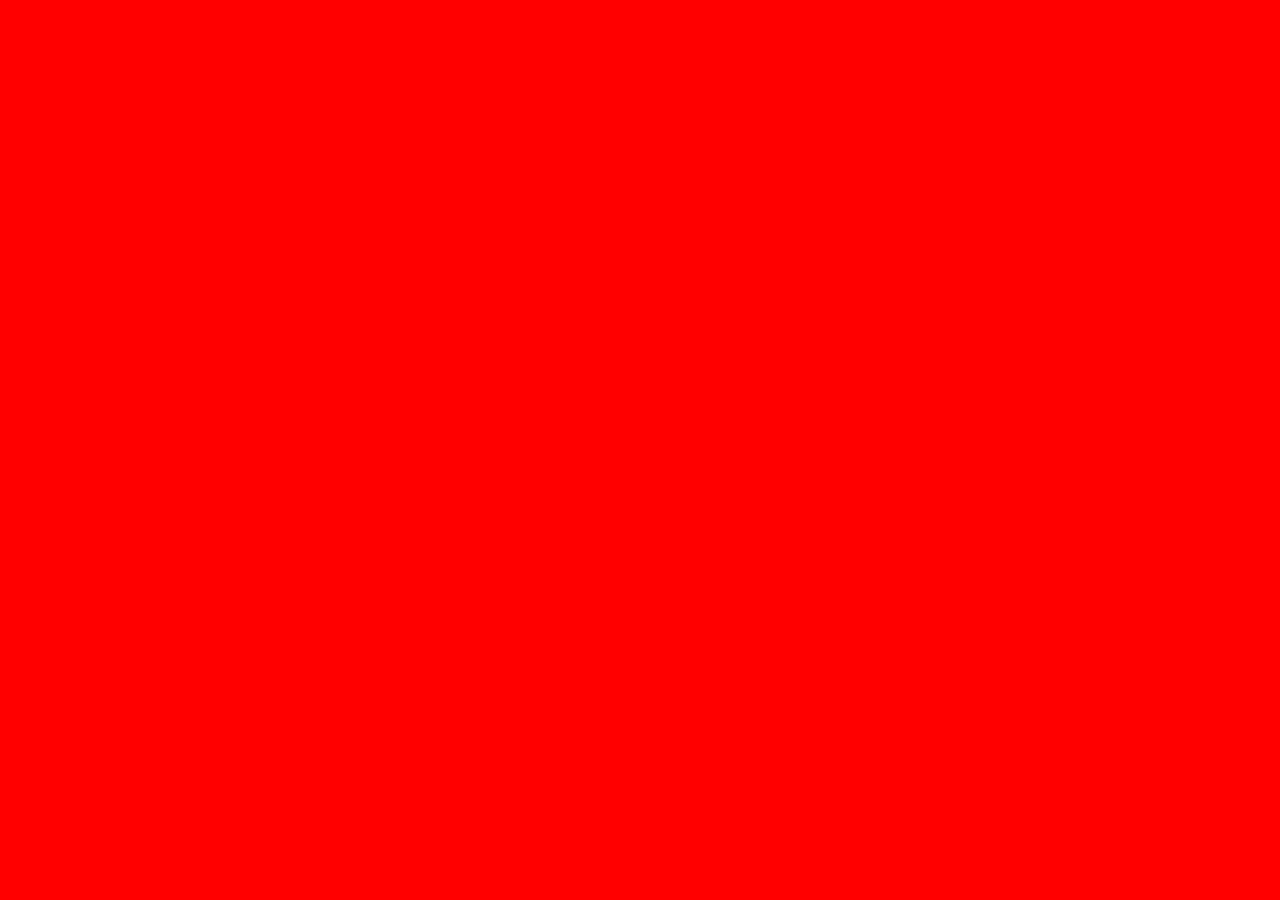
==== index.html @ 546d33a7 "asdf" ====
<!DOCTYPE html><html><head><meta charSet="utf-8"/><meta http-equiv="x-ua-compatible" content="ie=edge"/><meta name="viewport" content="width=device-width, initial-scale=1, shrink-to-fit=no"/><style data-href="/styles.449d012ab4b09ec1e97c.css">body{margin:0;background-color:red}</style><meta name="generator" content="Gatsby 2.17.6"/><style type="text/css" id="server-side-jss">.container-0-2-1 {
  width: 100vw;
  height: 100vh;
}</style><link as="script" rel="preload" href="/component---src-pages-index-js-bfd4afc7ae5688d64999.js"/><link as="script" rel="preload" href="/styles-56a54f7a801bac1807b5.js"/><link as="script" rel="preload" href="/app-e56b1ddf5dd1b5030b73.js"/><link as="script" rel="preload" href="/commons-f6783ede68f8c7ff9b6d.js"/><link as="script" rel="preload" href="/webpack-runtime-c9d059e309823edb88de.js"/><link as="fetch" rel="preload" href="/page-data/index/page-data.json" crossorigin="anonymous"/></head><body><noscript id="gatsby-noscript">This app works best with JavaScript enabled.</noscript><div id="___gatsby"><div style="outline:none" tabindex="-1" role="group" id="gatsby-focus-wrapper"><div class="container-0-2-1"></div></div></div><script id="gatsby-script-loader">/*<![CDATA[*/window.pagePath="/";/*]]>*/</script><script id="gatsby-chunk-mapping">/*<![CDATA[*/window.___chunkMapping={"app":["/app-e56b1ddf5dd1b5030b73.js"],"component---src-pages-index-js":["/component---src-pages-index-js-bfd4afc7ae5688d64999.js"]};/*]]>*/</script><script src="/webpack-runtime-c9d059e309823edb88de.js" async=""></script><script src="/commons-f6783ede68f8c7ff9b6d.js" async=""></script><script src="/app-e56b1ddf5dd1b5030b73.js" async=""></script><script src="/styles-56a54f7a801bac1807b5.js" async=""></script><script src="/component---src-pages-index-js-bfd4afc7ae5688d64999.js" async=""></script></body></html>
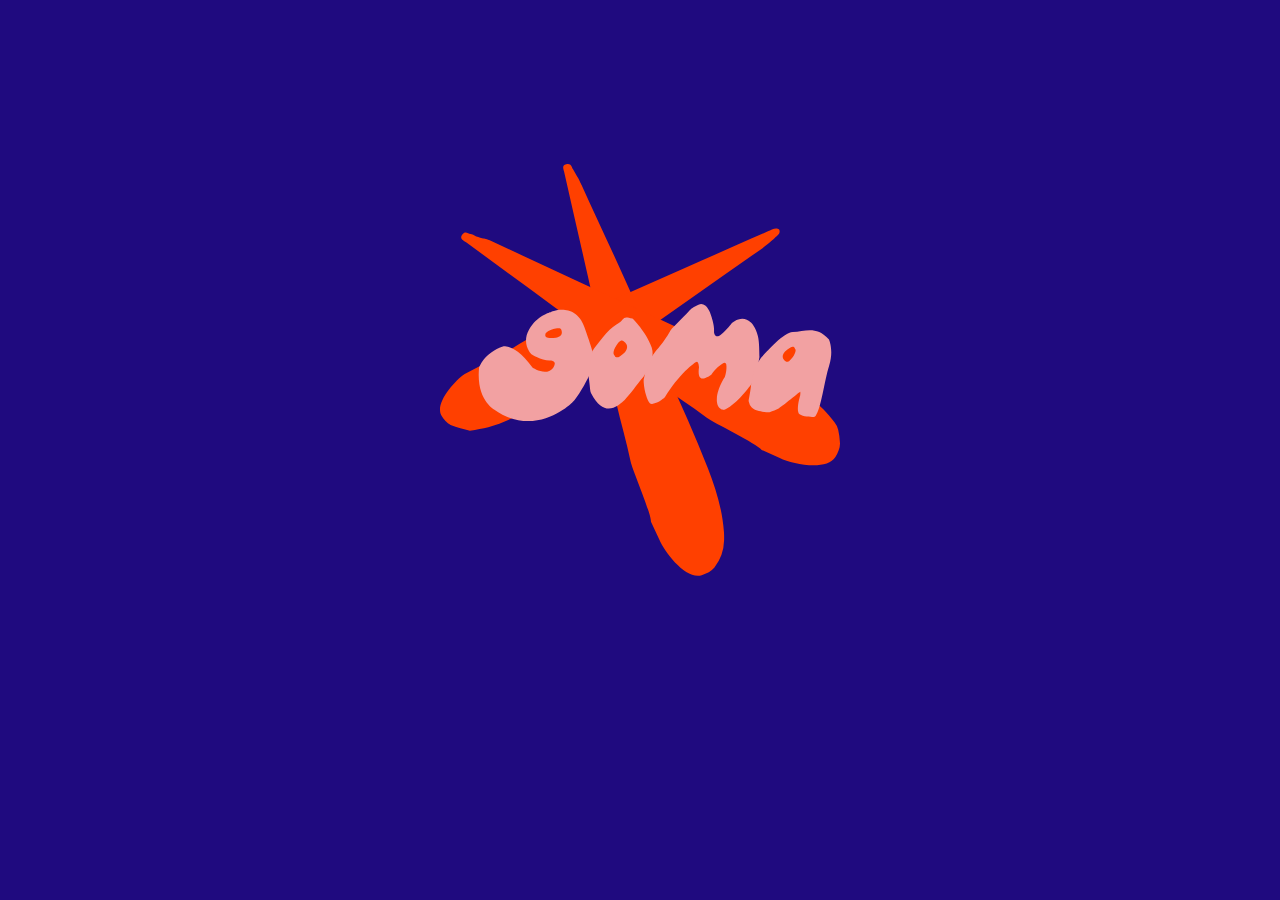
==== commit 506494ac: "f" ====
--- a/index.html
+++ b/index.html
@@ -1,4 +1,8 @@
-<!DOCTYPE html><html><head><meta charSet="utf-8"/><meta http-equiv="x-ua-compatible" content="ie=edge"/><meta name="viewport" content="width=device-width, initial-scale=1, shrink-to-fit=no"/><style data-href="/styles.449d012ab4b09ec1e97c.css">body{margin:0;background-color:red}</style><meta name="generator" content="Gatsby 2.17.6"/><style type="text/css" id="server-side-jss">.container-0-2-1 {
+<!DOCTYPE html><html><head><meta charSet="utf-8"/><meta http-equiv="x-ua-compatible" content="ie=edge"/><meta name="viewport" content="width=device-width, initial-scale=1, shrink-to-fit=no"/><style data-href="/styles.67e858c8c533dcf37776.css">body{margin:0;background-color:red;background-color:#1f0a7f;display:flex;justify-content:center;height:100vh}#Layer_1{width:60%;max-width:400px}.cls-1{fill:#ff4000}.cls-2{fill:#f2a1a2}</style><meta name="generator" content="Gatsby 2.17.6"/><style type="text/css" id="server-side-jss">.container-0-2-1 {
   width: 100vw;
-  height: 100vh;
-}</style><link as="script" rel="preload" href="/component---src-pages-index-js-bfd4afc7ae5688d64999.js"/><link as="script" rel="preload" href="/styles-56a54f7a801bac1807b5.js"/><link as="script" rel="preload" href="/app-e56b1ddf5dd1b5030b73.js"/><link as="script" rel="preload" href="/commons-f6783ede68f8c7ff9b6d.js"/><link as="script" rel="preload" href="/webpack-runtime-c9d059e309823edb88de.js"/><link as="fetch" rel="preload" href="/page-data/index/page-data.json" crossorigin="anonymous"/></head><body><noscript id="gatsby-noscript">This app works best with JavaScript enabled.</noscript><div id="___gatsby"><div style="outline:none" tabindex="-1" role="group" id="gatsby-focus-wrapper"><div class="container-0-2-1"></div></div></div><script id="gatsby-script-loader">/*<![CDATA[*/window.pagePath="/";/*]]>*/</script><script id="gatsby-chunk-mapping">/*<![CDATA[*/window.___chunkMapping={"app":["/app-e56b1ddf5dd1b5030b73.js"],"component---src-pages-index-js":["/component---src-pages-index-js-bfd4afc7ae5688d64999.js"]};/*]]>*/</script><script src="/webpack-runtime-c9d059e309823edb88de.js" async=""></script><script src="/commons-f6783ede68f8c7ff9b6d.js" async=""></script><script src="/app-e56b1ddf5dd1b5030b73.js" async=""></script><script src="/styles-56a54f7a801bac1807b5.js" async=""></script><script src="/component---src-pages-index-js-bfd4afc7ae5688d64999.js" async=""></script></body></html>+  height: 80vh;
+  margin: 10px;
+  display: flex;
+  align-items: center;
+  justify-content: center;
+}</style><link as="script" rel="preload" href="/component---src-pages-index-js-c48f0d127e0e9659825b.js"/><link as="script" rel="preload" href="/styles-56a54f7a801bac1807b5.js"/><link as="script" rel="preload" href="/app-e56b1ddf5dd1b5030b73.js"/><link as="script" rel="preload" href="/commons-f6783ede68f8c7ff9b6d.js"/><link as="script" rel="preload" href="/webpack-runtime-31e06934e1cf9246ddae.js"/><link as="fetch" rel="preload" href="/page-data/index/page-data.json" crossorigin="anonymous"/></head><body><noscript id="gatsby-noscript">This app works best with JavaScript enabled.</noscript><div id="___gatsby"><div style="outline:none" tabindex="-1" role="group" id="gatsby-focus-wrapper"><div class="container-0-2-1"><svg id="Layer_1" data-name="Layer 1" xmlns="http://www.w3.org/2000/svg" viewBox="0 0 870.97 896.66"><path class="cls-1" d="M481.46,817.72c12.95,30.2,59,88.33,92.47,77.66,10.2-3.26,21.58-8.83,27.65-16.76l0.31-.4a101.06,101.06,0,0,0,20.7-58.9c0.15-6.43.13-12.63-.33-18.81-3.52-47.55-17.56-93.4-34.75-137.58C560,592.26,528.15,523.11,497.43,453.59c-31.05-70.28-63-140.2-94.46-210.33C374.1,178.86,341.1,110.09,312.25,45.67,311.48,44,305.12,29.9,302.61,27l-8.93-15.42C290,5.7,289.76-2.07,278.8.51s-5.35,12.57-3.93,18.9c16.56,74.17,33.77,148.22,50.5,222.36,20.94,92.82,41.26,185.76,62.52,278.52,9.8,42.76,22.42,85,31.29,127.89,3.46,16.71,45.11,113.34,44.19,130.66" transform="translate(-4 0)"></path><polygon class="cls-1" points="739.76 405.75 776.6 375.44 809.86 397.93 774.81 438.69 739.76 433.19 739.76 405.75"></polygon><path class="cls-1" d="M57.82,457c-23.91,16.22-66,65.12-50.45,91.2,4.74,7.95,11.72,16.46,19.76,20.12,13.62,6.19,28.91,8.71,42,12.37C84,577.9,96.84,576.41,109.1,573c40.79-11.44,78.14-31.38,113.44-53.65,56.46-35.61,110.8-74.63,165.67-112.74C443.69,368.06,498.67,328.83,553.94,290q76.13-53.49,152.38-106.82c1.65-1.16,15.57-12.34,17.29-14,5.82-5.06.83-.24,9.82-8.64,4.45-4.16,13.26-9.08,9-17.78-6.45-6.39-17.93,1.09-23.19,3.4-61.56,27.11-116.92,51.42-178.42,78.67-77,34.1-154.23,67.71-231.11,102.07-35.44,15.84-69.9,33.93-105.64,49-13.92,5.88-90.39,58-105.65,60.3" transform="translate(-4 0)"></path><path class="cls-1" d="M743.76,640.18c29.69,14.37,102.88,28.14,121.23-2,5.59-9.19,10.55-20.9,9.92-30.91A160.26,160.26,0,0,0,871,578.9a40,40,0,0,0-8-16.62c-8.32-10.24-15.5-19.59-23.82-27.85-34-33.73-74.8-59.25-116.91-81.44-67.35-35.48-137-66.92-206.09-99.41-69.81-32.84-140.07-64.82-210.07-97.29q-96.44-44.73-192.77-89.66c-2.09-1-13.91-5-15.54-4.15-24.32-6.84-13.52-5.8-27.05-9.9-6.69-2-12-7.77-18.58,1.4s4.22,13.05,9.46,16.92C123,216.25,184.8,261.06,246.29,306.26c77,56.59,153.56,113.68,230.74,170,35.58,26,72.94,49.68,107.9,76.37,13.62,10.4,108.81,56.24,119.51,70" transform="translate(-4 0)"></path><path class="cls-2" d="M333.22,448.44c-0.71,2.24-3.54,9.76-4.49,11.91-6.59,14.81-24.65,47.45-36.78,58.88,0,0-78.36,79-168.66,16.4,0,0-41.11-20.88-34.27-91.4,0,0,9.74-33.09,53.46-47.31,0,0,27.19-3.48,62.83,46.29,0,0,30.06,20.45,44.88.75,0,0,12.18-15.82-7.33-16.33s-39.72-13.55-39.72-13.55S180.28,391.42,198,360.2s46.87-37.62,46.87-37.62,53.4-23.9,73.85,33.22c10.46,29.23,15.15,44.4,17.25,52.11,0.67,2.46,1.15,11.24,1.46,15.43,0.08,1.07.42,10.44-.91,14.73Zm-64.11-83.9c-0.45-2.3-1.2-6.07-4.47-6.86-3.85-.94-10.19.62-13.83,1.58-8.37,2.21-14.84,6.43-16.63,9.17-1,1.73-.88,5.78-0.88,5.78s0.63,4.45,8.46,4.62a77,77,0,0,0,14.58-.68C265,376.67,270.52,371.76,269.11,364.54Z" transform="translate(-4 0)"></path><path class="cls-2" d="M684.24,476.09c-10.13,14.06-38.75,51.38-62.68,59.4,0,0-16.22-.93-14.72-24.7s17.39-47.14,17.39-47.14,5.25-15.75,3-27.66a3.81,3.81,0,0,0-5.73-2.6c-6.5,4-19,12.8-26.85,25.56,0,0-16.06,11.94-23,7.23s-3.59-23.38-3.59-23.38-0.94-12.45-4.66-12.45S522.7,458.91,493.55,508c0,0-12.4,12.55-27.64,14.49A6.74,6.74,0,0,1,459.1,519c-3.45-6.49-9.91-21.26-11.54-43.26l-0.15-6,3.71-16.65L462.53,423l10.53-14.71c7.65-8.76,20.65-25.13,29.63-40.37,0.48-.82,2.94-5.47,3.57-6.19,5.43-6.25,31.37-32.14,37.1-38.27,6.12-6.55,6.76-9.27,23.44-17,17.17-7.91,26.31,20,26.31,20s9.72,24.82,7.65,40.22c0,0,2.16,15.06,14.62,5.24s24.31-25.82,24.31-25.82,22.66-20.93,42.06-.27c0,0,9.37,9,14.41,28.61,3.37,13.1,2.91,35.79,3.42,45.54l-3.88,22.15Z" transform="translate(-4 0)"></path><path class="cls-2" d="M693.4,436.17c0.75-.7,10-15,11-15.88,14.71-14.22,46.57-52.58,67.7-54.24C800.29,363.83,823.8,351.91,851,382c0,0,11,23.39.29,57.24-10.22,32.18-17,92.19-29.48,109.38a5.75,5.75,0,0,1-4.69,2.33c-6.46,0-22.76-.68-30.1-5.86-9.27-6.54,1.25-41.14,1.25-41.14s1-8.21-.09-8-37.93,31-45.92,35.66S721,540.47,721,540.47s-28.26.51-38.7-10.68a29.68,29.68,0,0,1-6.05-12.9,8.69,8.69,0,0,1,0-3.58c1-5.06,4-20.39,5-31.58,0.13-1.48,3.44-20.12,3.49-21.42Zm60.29-9c1.73,1.72,4.6,4.54,7.6,3.44,3.54-1.29,7.5-6.09,9.74-8.9,5.14-6.46,7.58-13.61,7.32-16.94-0.3-2-2.82-5.43-2.82-5.43s-3.18-3.47-9.34.65a65.84,65.84,0,0,0-10.86,8.54C749.56,414.46,748.24,421.71,753.69,427.12Z" transform="translate(-4 0)"></path><path class="cls-2" d="M454,452.22c-0.4.86-7.19,11.51-7.81,12.23-2.3,2.69-5.59,6.29-6.83,7.91-10.22,13.43-29.23,38-36.44,44.28C393,525.27,361.35,555.26,333,499a18.31,18.31,0,0,1-1.89-6.54c-0.63-6.77-2.21-22.57-4.26-33.5l8.74-51.23c10-14.22,34.7-47.85,51.74-57.6,21.8-12.48,11.11-20.45,35.78-13.47,0,0,30.16,29,41.85,62.73a45.63,45.63,0,0,1-1,29.5Zm-46.82-63.3c-2-2.07-5.3-5.45-8.5-4.4-3.77,1.24-7.78,6.43-10,9.47-5.18,7-7.37,15-6.87,18.75,0.46,2.3,3.42,6.35,3.42,6.35s3.69,4.14,10.12-.14a60.78,60.78,0,0,0,11.27-9C412.45,403.55,413.42,395.42,407.13,388.92Z" transform="translate(-4 0)"></path></svg></div></div></div><script id="gatsby-script-loader">/*<![CDATA[*/window.pagePath="/";/*]]>*/</script><script id="gatsby-chunk-mapping">/*<![CDATA[*/window.___chunkMapping={"app":["/app-e56b1ddf5dd1b5030b73.js"],"component---src-pages-index-js":["/component---src-pages-index-js-c48f0d127e0e9659825b.js"]};/*]]>*/</script><script src="/webpack-runtime-31e06934e1cf9246ddae.js" async=""></script><script src="/commons-f6783ede68f8c7ff9b6d.js" async=""></script><script src="/app-e56b1ddf5dd1b5030b73.js" async=""></script><script src="/styles-56a54f7a801bac1807b5.js" async=""></script><script src="/component---src-pages-index-js-c48f0d127e0e9659825b.js" async=""></script></body></html>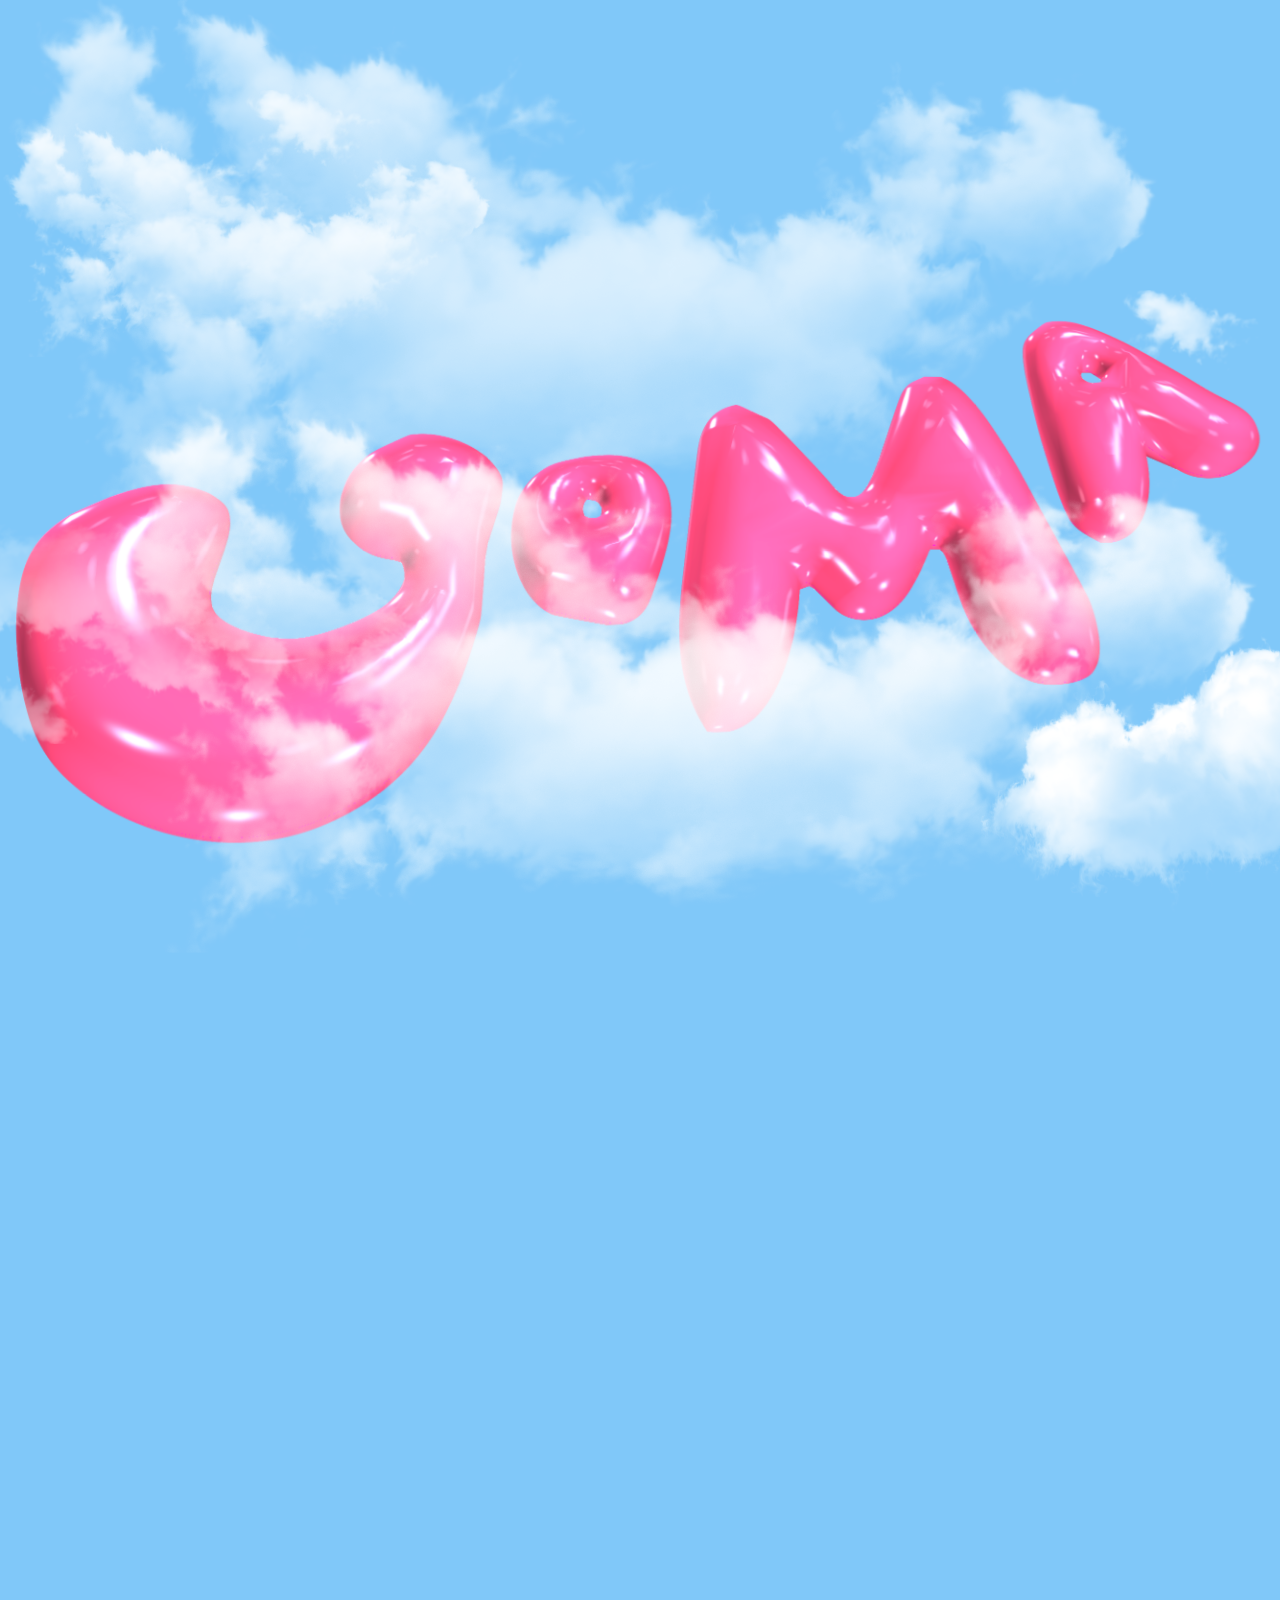
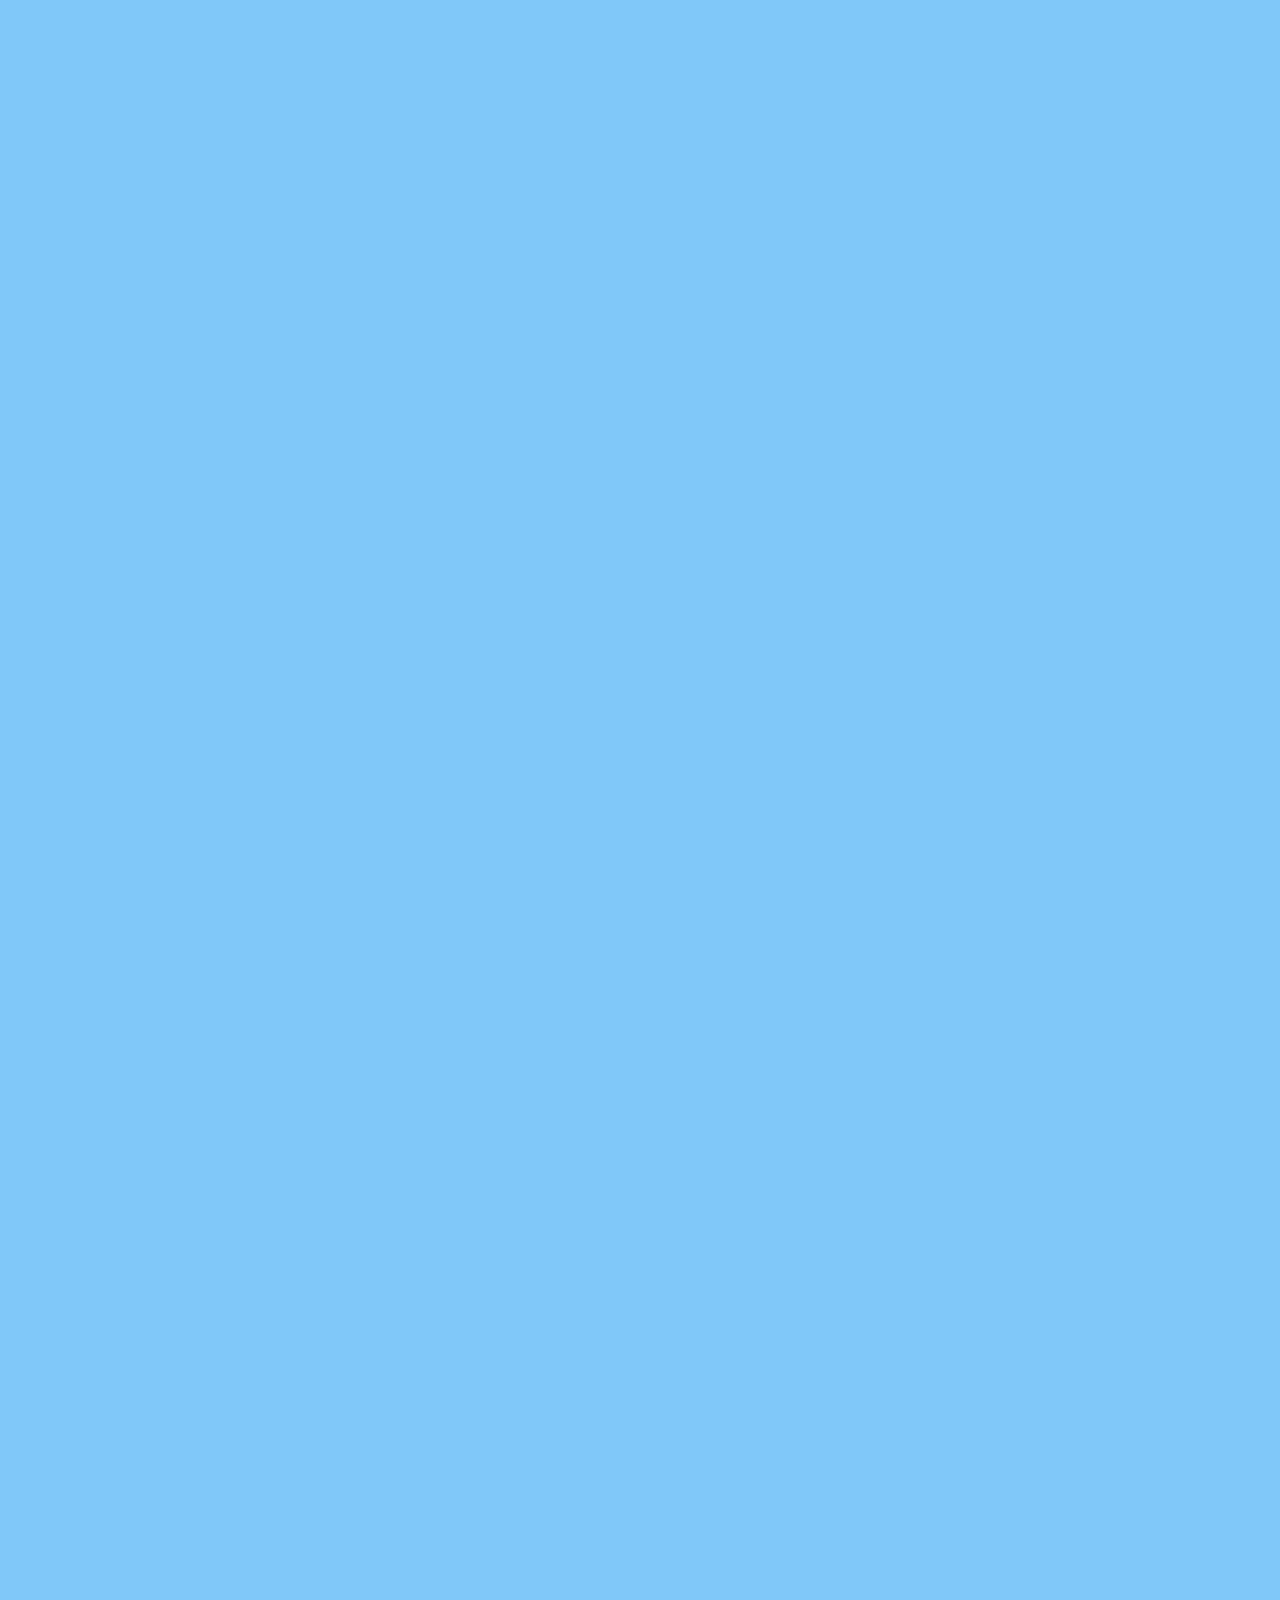
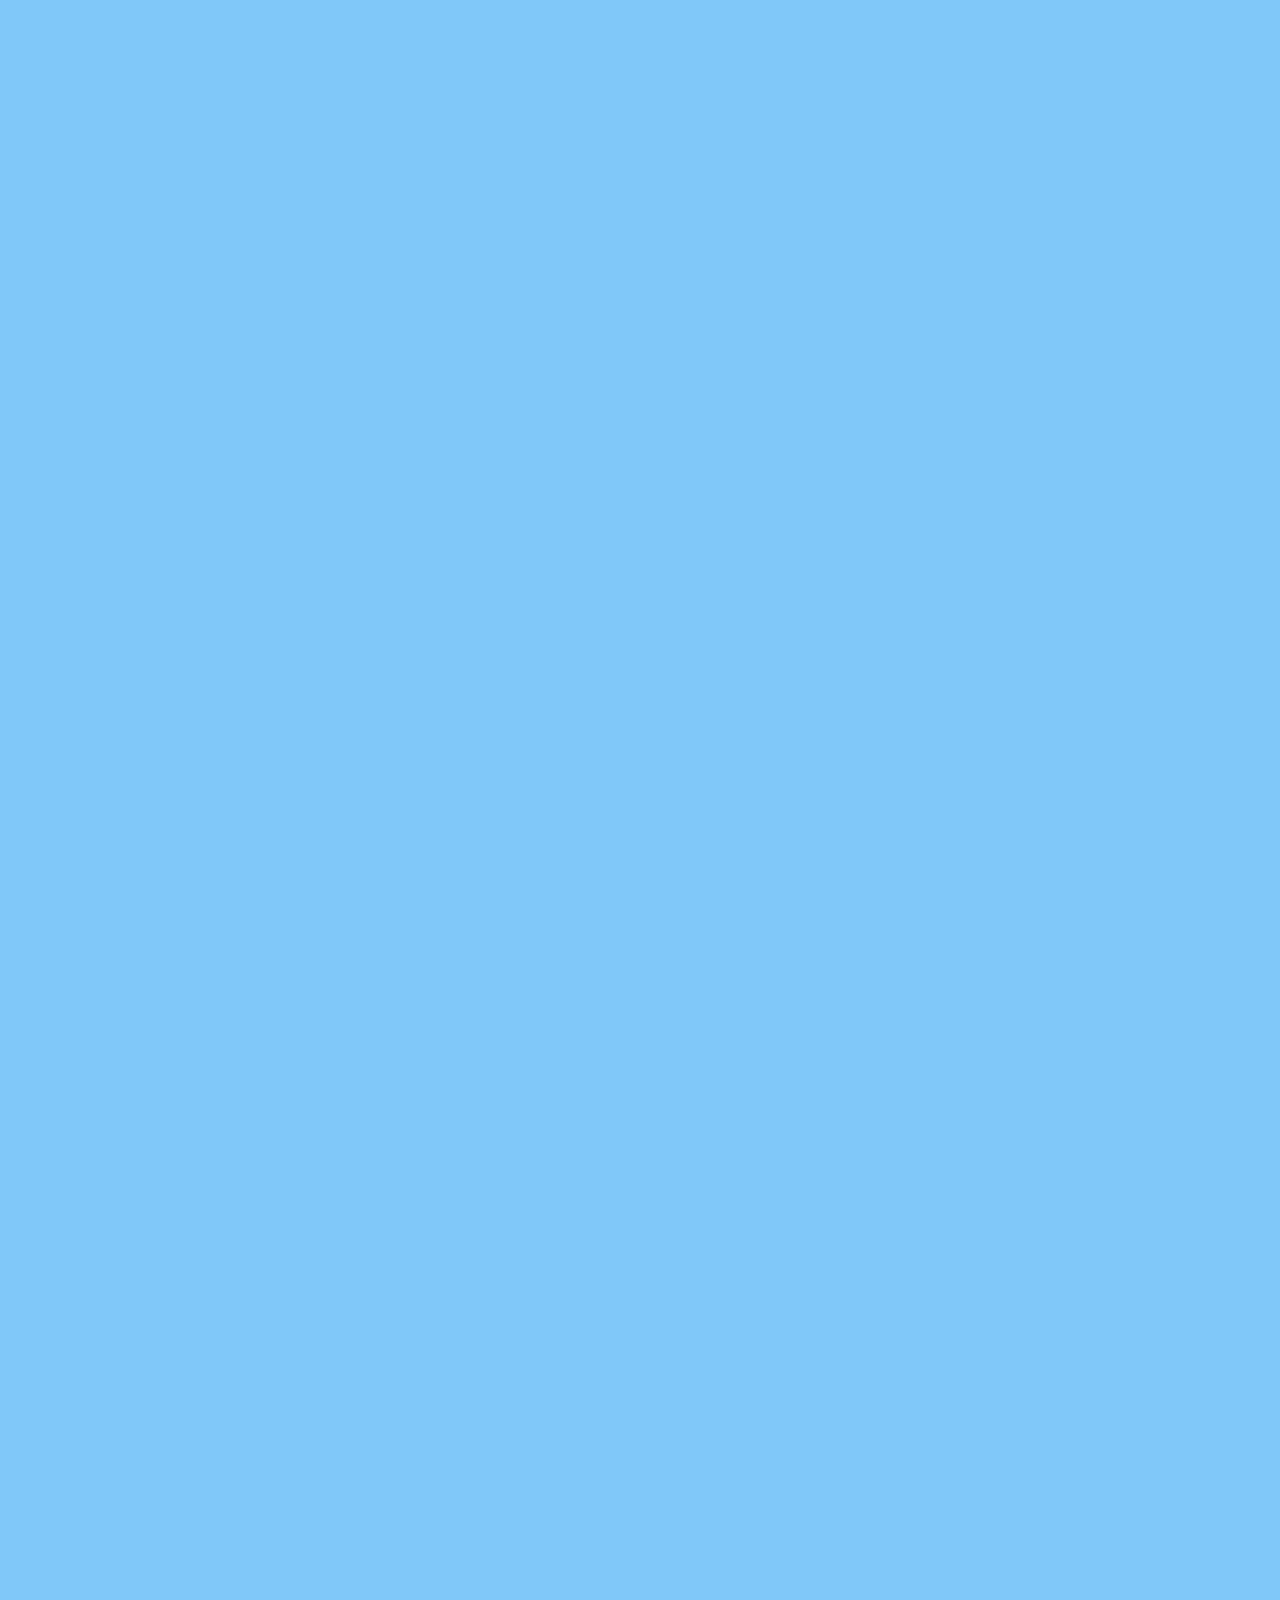
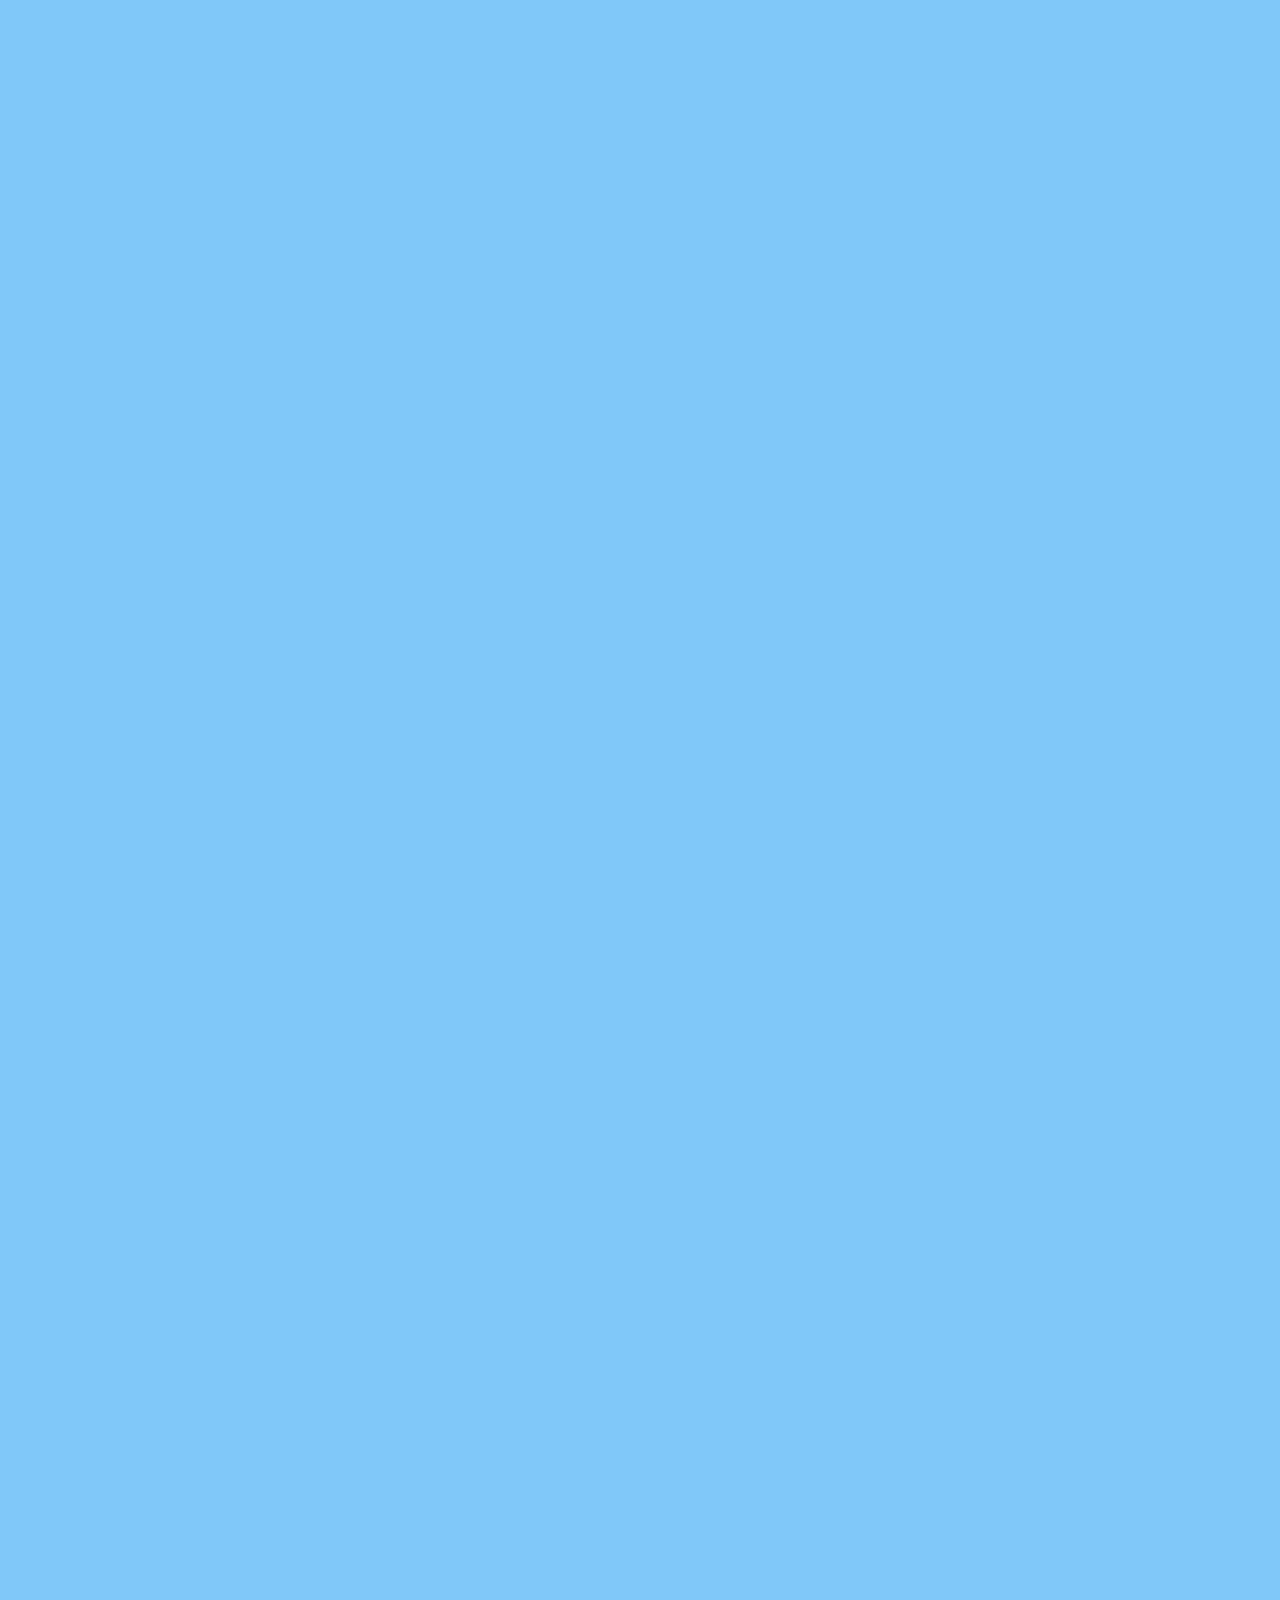
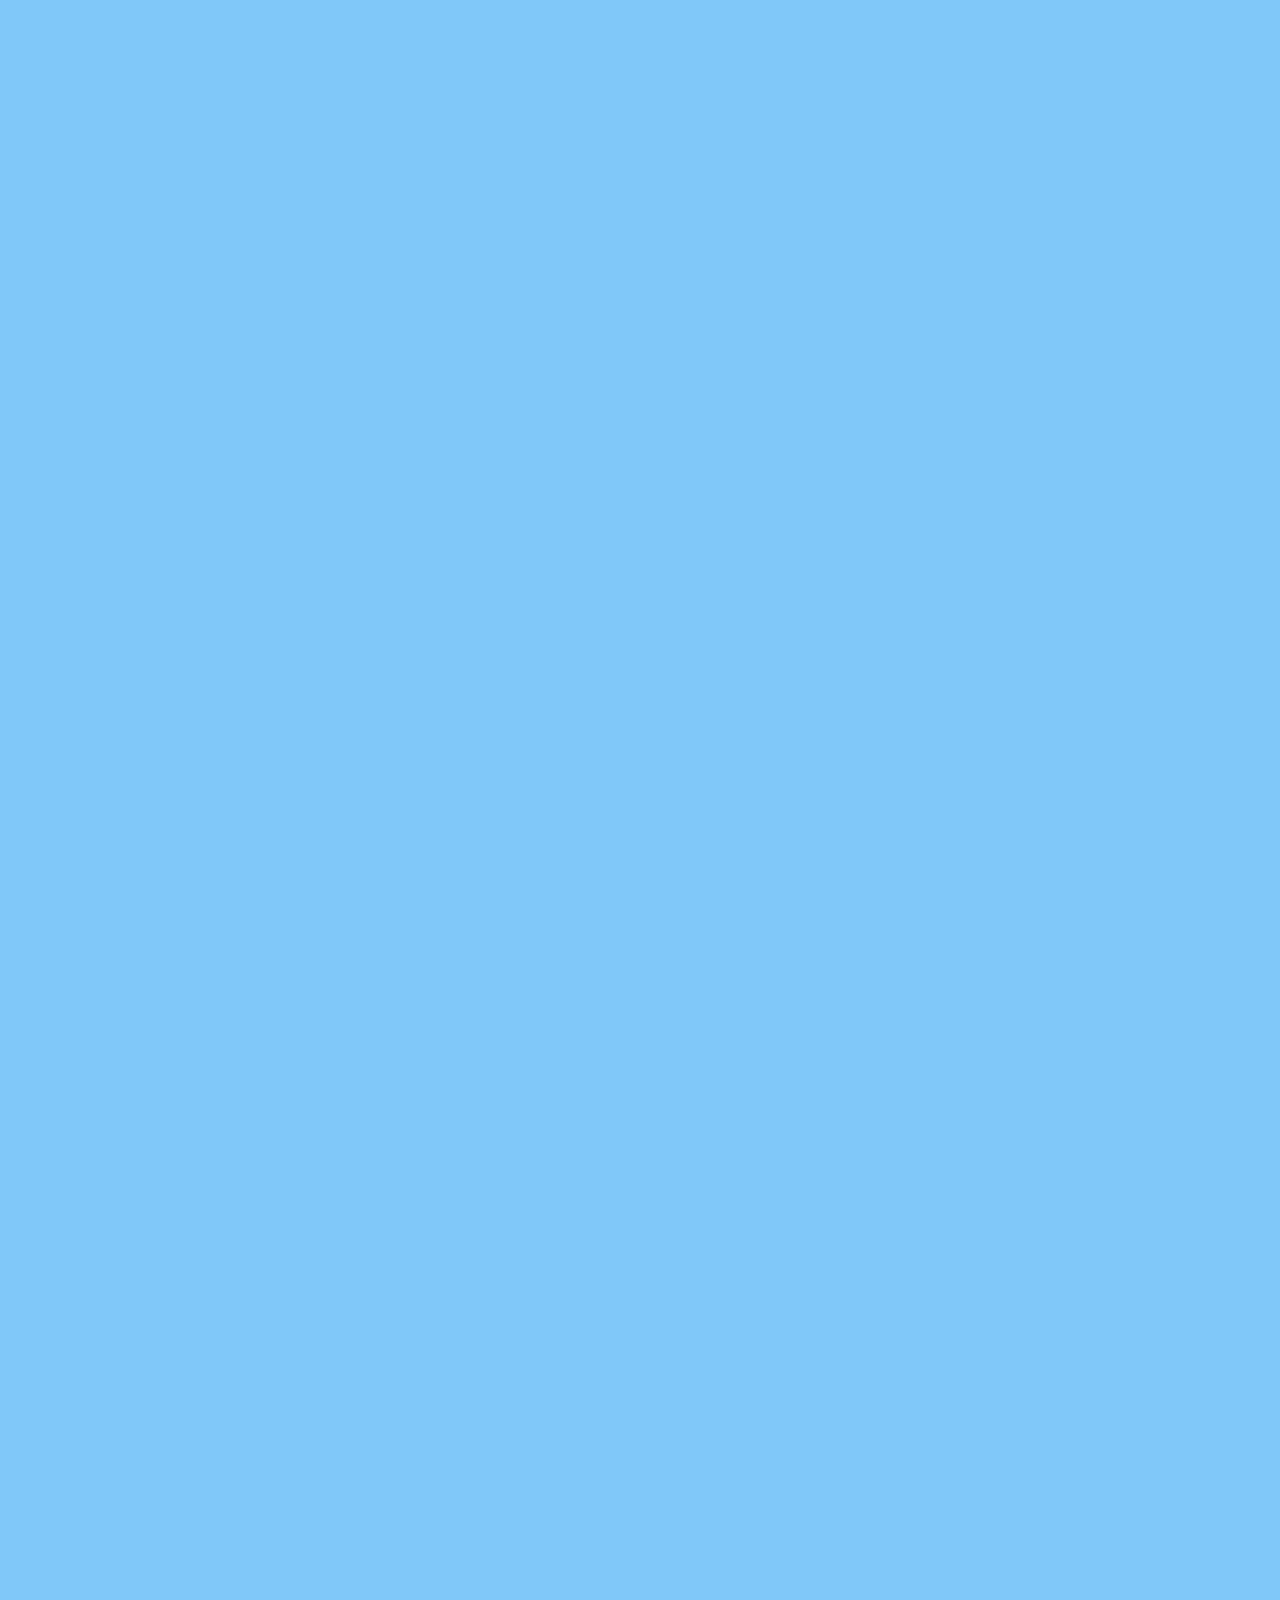
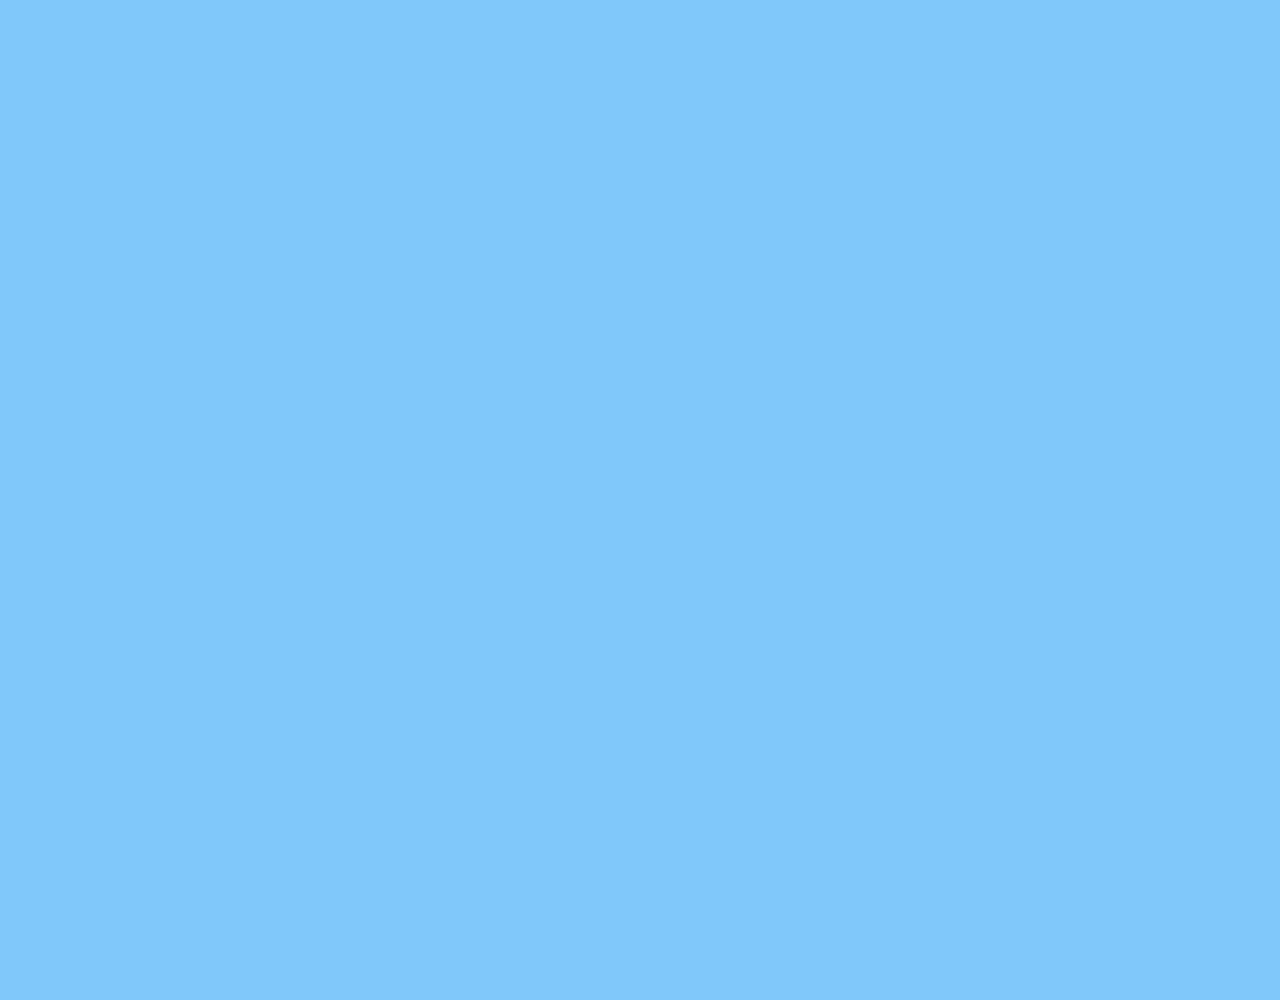
==== commit ed5529ca: "newsite init commit" ====
--- a/index.html
+++ b/index.html
@@ -1,8 +1,21 @@
-<!DOCTYPE html><html><head><meta charSet="utf-8"/><meta http-equiv="x-ua-compatible" content="ie=edge"/><meta name="viewport" content="width=device-width, initial-scale=1, shrink-to-fit=no"/><style data-href="/styles.67e858c8c533dcf37776.css">body{margin:0;background-color:red;background-color:#1f0a7f;display:flex;justify-content:center;height:100vh}#Layer_1{width:60%;max-width:400px}.cls-1{fill:#ff4000}.cls-2{fill:#f2a1a2}</style><meta name="generator" content="Gatsby 2.17.6"/><style type="text/css" id="server-side-jss">.container-0-2-1 {
-  width: 100vw;
-  height: 80vh;
-  margin: 10px;
-  display: flex;
-  align-items: center;
-  justify-content: center;
-}</style><link as="script" rel="preload" href="/component---src-pages-index-js-c48f0d127e0e9659825b.js"/><link as="script" rel="preload" href="/styles-56a54f7a801bac1807b5.js"/><link as="script" rel="preload" href="/app-e56b1ddf5dd1b5030b73.js"/><link as="script" rel="preload" href="/commons-f6783ede68f8c7ff9b6d.js"/><link as="script" rel="preload" href="/webpack-runtime-31e06934e1cf9246ddae.js"/><link as="fetch" rel="preload" href="/page-data/index/page-data.json" crossorigin="anonymous"/></head><body><noscript id="gatsby-noscript">This app works best with JavaScript enabled.</noscript><div id="___gatsby"><div style="outline:none" tabindex="-1" role="group" id="gatsby-focus-wrapper"><div class="container-0-2-1"><svg id="Layer_1" data-name="Layer 1" xmlns="http://www.w3.org/2000/svg" viewBox="0 0 870.97 896.66"><path class="cls-1" d="M481.46,817.72c12.95,30.2,59,88.33,92.47,77.66,10.2-3.26,21.58-8.83,27.65-16.76l0.31-.4a101.06,101.06,0,0,0,20.7-58.9c0.15-6.43.13-12.63-.33-18.81-3.52-47.55-17.56-93.4-34.75-137.58C560,592.26,528.15,523.11,497.43,453.59c-31.05-70.28-63-140.2-94.46-210.33C374.1,178.86,341.1,110.09,312.25,45.67,311.48,44,305.12,29.9,302.61,27l-8.93-15.42C290,5.7,289.76-2.07,278.8.51s-5.35,12.57-3.93,18.9c16.56,74.17,33.77,148.22,50.5,222.36,20.94,92.82,41.26,185.76,62.52,278.52,9.8,42.76,22.42,85,31.29,127.89,3.46,16.71,45.11,113.34,44.19,130.66" transform="translate(-4 0)"></path><polygon class="cls-1" points="739.76 405.75 776.6 375.44 809.86 397.93 774.81 438.69 739.76 433.19 739.76 405.75"></polygon><path class="cls-1" d="M57.82,457c-23.91,16.22-66,65.12-50.45,91.2,4.74,7.95,11.72,16.46,19.76,20.12,13.62,6.19,28.91,8.71,42,12.37C84,577.9,96.84,576.41,109.1,573c40.79-11.44,78.14-31.38,113.44-53.65,56.46-35.61,110.8-74.63,165.67-112.74C443.69,368.06,498.67,328.83,553.94,290q76.13-53.49,152.38-106.82c1.65-1.16,15.57-12.34,17.29-14,5.82-5.06.83-.24,9.82-8.64,4.45-4.16,13.26-9.08,9-17.78-6.45-6.39-17.93,1.09-23.19,3.4-61.56,27.11-116.92,51.42-178.42,78.67-77,34.1-154.23,67.71-231.11,102.07-35.44,15.84-69.9,33.93-105.64,49-13.92,5.88-90.39,58-105.65,60.3" transform="translate(-4 0)"></path><path class="cls-1" d="M743.76,640.18c29.69,14.37,102.88,28.14,121.23-2,5.59-9.19,10.55-20.9,9.92-30.91A160.26,160.26,0,0,0,871,578.9a40,40,0,0,0-8-16.62c-8.32-10.24-15.5-19.59-23.82-27.85-34-33.73-74.8-59.25-116.91-81.44-67.35-35.48-137-66.92-206.09-99.41-69.81-32.84-140.07-64.82-210.07-97.29q-96.44-44.73-192.77-89.66c-2.09-1-13.91-5-15.54-4.15-24.32-6.84-13.52-5.8-27.05-9.9-6.69-2-12-7.77-18.58,1.4s4.22,13.05,9.46,16.92C123,216.25,184.8,261.06,246.29,306.26c77,56.59,153.56,113.68,230.74,170,35.58,26,72.94,49.68,107.9,76.37,13.62,10.4,108.81,56.24,119.51,70" transform="translate(-4 0)"></path><path class="cls-2" d="M333.22,448.44c-0.71,2.24-3.54,9.76-4.49,11.91-6.59,14.81-24.65,47.45-36.78,58.88,0,0-78.36,79-168.66,16.4,0,0-41.11-20.88-34.27-91.4,0,0,9.74-33.09,53.46-47.31,0,0,27.19-3.48,62.83,46.29,0,0,30.06,20.45,44.88.75,0,0,12.18-15.82-7.33-16.33s-39.72-13.55-39.72-13.55S180.28,391.42,198,360.2s46.87-37.62,46.87-37.62,53.4-23.9,73.85,33.22c10.46,29.23,15.15,44.4,17.25,52.11,0.67,2.46,1.15,11.24,1.46,15.43,0.08,1.07.42,10.44-.91,14.73Zm-64.11-83.9c-0.45-2.3-1.2-6.07-4.47-6.86-3.85-.94-10.19.62-13.83,1.58-8.37,2.21-14.84,6.43-16.63,9.17-1,1.73-.88,5.78-0.88,5.78s0.63,4.45,8.46,4.62a77,77,0,0,0,14.58-.68C265,376.67,270.52,371.76,269.11,364.54Z" transform="translate(-4 0)"></path><path class="cls-2" d="M684.24,476.09c-10.13,14.06-38.75,51.38-62.68,59.4,0,0-16.22-.93-14.72-24.7s17.39-47.14,17.39-47.14,5.25-15.75,3-27.66a3.81,3.81,0,0,0-5.73-2.6c-6.5,4-19,12.8-26.85,25.56,0,0-16.06,11.94-23,7.23s-3.59-23.38-3.59-23.38-0.94-12.45-4.66-12.45S522.7,458.91,493.55,508c0,0-12.4,12.55-27.64,14.49A6.74,6.74,0,0,1,459.1,519c-3.45-6.49-9.91-21.26-11.54-43.26l-0.15-6,3.71-16.65L462.53,423l10.53-14.71c7.65-8.76,20.65-25.13,29.63-40.37,0.48-.82,2.94-5.47,3.57-6.19,5.43-6.25,31.37-32.14,37.1-38.27,6.12-6.55,6.76-9.27,23.44-17,17.17-7.91,26.31,20,26.31,20s9.72,24.82,7.65,40.22c0,0,2.16,15.06,14.62,5.24s24.31-25.82,24.31-25.82,22.66-20.93,42.06-.27c0,0,9.37,9,14.41,28.61,3.37,13.1,2.91,35.79,3.42,45.54l-3.88,22.15Z" transform="translate(-4 0)"></path><path class="cls-2" d="M693.4,436.17c0.75-.7,10-15,11-15.88,14.71-14.22,46.57-52.58,67.7-54.24C800.29,363.83,823.8,351.91,851,382c0,0,11,23.39.29,57.24-10.22,32.18-17,92.19-29.48,109.38a5.75,5.75,0,0,1-4.69,2.33c-6.46,0-22.76-.68-30.1-5.86-9.27-6.54,1.25-41.14,1.25-41.14s1-8.21-.09-8-37.93,31-45.92,35.66S721,540.47,721,540.47s-28.26.51-38.7-10.68a29.68,29.68,0,0,1-6.05-12.9,8.69,8.69,0,0,1,0-3.58c1-5.06,4-20.39,5-31.58,0.13-1.48,3.44-20.12,3.49-21.42Zm60.29-9c1.73,1.72,4.6,4.54,7.6,3.44,3.54-1.29,7.5-6.09,9.74-8.9,5.14-6.46,7.58-13.61,7.32-16.94-0.3-2-2.82-5.43-2.82-5.43s-3.18-3.47-9.34.65a65.84,65.84,0,0,0-10.86,8.54C749.56,414.46,748.24,421.71,753.69,427.12Z" transform="translate(-4 0)"></path><path class="cls-2" d="M454,452.22c-0.4.86-7.19,11.51-7.81,12.23-2.3,2.69-5.59,6.29-6.83,7.91-10.22,13.43-29.23,38-36.44,44.28C393,525.27,361.35,555.26,333,499a18.31,18.31,0,0,1-1.89-6.54c-0.63-6.77-2.21-22.57-4.26-33.5l8.74-51.23c10-14.22,34.7-47.85,51.74-57.6,21.8-12.48,11.11-20.45,35.78-13.47,0,0,30.16,29,41.85,62.73a45.63,45.63,0,0,1-1,29.5Zm-46.82-63.3c-2-2.07-5.3-5.45-8.5-4.4-3.77,1.24-7.78,6.43-10,9.47-5.18,7-7.37,15-6.87,18.75,0.46,2.3,3.42,6.35,3.42,6.35s3.69,4.14,10.12-.14a60.78,60.78,0,0,0,11.27-9C412.45,403.55,413.42,395.42,407.13,388.92Z" transform="translate(-4 0)"></path></svg></div></div></div><script id="gatsby-script-loader">/*<![CDATA[*/window.pagePath="/";/*]]>*/</script><script id="gatsby-chunk-mapping">/*<![CDATA[*/window.___chunkMapping={"app":["/app-e56b1ddf5dd1b5030b73.js"],"component---src-pages-index-js":["/component---src-pages-index-js-c48f0d127e0e9659825b.js"]};/*]]>*/</script><script src="/webpack-runtime-31e06934e1cf9246ddae.js" async=""></script><script src="/commons-f6783ede68f8c7ff9b6d.js" async=""></script><script src="/app-e56b1ddf5dd1b5030b73.js" async=""></script><script src="/styles-56a54f7a801bac1807b5.js" async=""></script><script src="/component---src-pages-index-js-c48f0d127e0e9659825b.js" async=""></script></body></html>+<!DOCTYPE html><html lang="es"><head><meta charSet="utf-8"/><meta http-equiv="x-ua-compatible" content="ie=edge"/><meta name="viewport" content="width=device-width, initial-scale=1, shrink-to-fit=no"/><style data-href="/styles.a205d37012cc4638b02f.css">@import url(https://fonts.googleapis.com/css2?family=EB+Garamond&display=swap);@import url(https://fonts.googleapis.com/css2?family=Prata&display=swap);
+/*!
+ * Bootstrap v4.5.3 (https://getbootstrap.com/)
+ * Copyright 2011-2020 The Bootstrap Authors
+ * Copyright 2011-2020 Twitter, Inc.
+ * Licensed under MIT (https://github.com/twbs/bootstrap/blob/main/LICENSE)
+ */:root{--blue:#007bff;--indigo:#6610f2;--purple:#6f42c1;--pink:#e83e8c;--red:#dc3545;--orange:#fd7e14;--yellow:#ffc107;--green:#28a745;--teal:#20c997;--cyan:#17a2b8;--white:#fff;--gray:#6c757d;--gray-dark:#343a40;--primary:#007bff;--secondary:#6c757d;--success:#28a745;--info:#17a2b8;--warning:#ffc107;--danger:#dc3545;--light:#f8f9fa;--dark:#343a40;--breakpoint-xs:0;--breakpoint-sm:576px;--breakpoint-md:768px;--breakpoint-lg:992px;--breakpoint-xl:1200px;--font-family-sans-serif:-apple-system,BlinkMacSystemFont,"Segoe UI",Roboto,"Helvetica Neue",Arial,"Noto Sans",sans-serif,"Apple Color Emoji","Segoe UI Emoji","Segoe UI Symbol","Noto Color Emoji";--font-family-monospace:SFMono-Regular,Menlo,Monaco,Consolas,"Liberation Mono","Courier New",monospace}*,:after,:before{box-sizing:border-box}html{font-family:sans-serif;line-height:1.15;-webkit-tap-highlight-color:transparent}article,aside,figcaption,figure,footer,header,hgroup,main,nav,section{display:block}body{font-family:-apple-system,BlinkMacSystemFont,Segoe UI,Roboto,Helvetica Neue,Arial,Noto Sans,sans-serif,Apple Color Emoji,Segoe UI Emoji,Segoe UI Symbol,Noto Color Emoji;font-size:1rem;line-height:1.5;color:#212529;text-align:left;background-color:#fff}[tabindex="-1"]:focus:not(:focus-visible){outline:0!important}hr{height:0}h1,h2,h3,h4,h5,h6{margin-top:0;margin-bottom:.5rem}p{margin-top:0;margin-bottom:1rem}abbr[data-original-title],abbr[title]{text-decoration:underline;-webkit-text-decoration:underline dotted;text-decoration:underline dotted;cursor:help;border-bottom:0;-webkit-text-decoration-skip-ink:none;text-decoration-skip-ink:none}address{font-style:normal;line-height:inherit}address,dl,ol,ul{margin-bottom:1rem}dl,ol,ul{margin-top:0}ol ol,ol ul,ul ol,ul ul{margin-bottom:0}dd{margin-bottom:.5rem;margin-left:0}blockquote{margin:0 0 1rem}a{color:#007bff;text-decoration:none}a:hover{color:#0056b3;text-decoration:underline}a:not([href]):not([class]),a:not([href]):not([class]):hover{color:inherit;text-decoration:none}code,kbd,pre,samp{font-family:SFMono-Regular,Menlo,Monaco,Consolas,Liberation Mono,Courier New,monospace}pre{margin-top:0;margin-bottom:1rem;-ms-overflow-style:scrollbar}figure{margin:0 0 1rem}img,svg{vertical-align:middle}svg{overflow:hidden}caption{padding-top:.75rem;padding-bottom:.75rem;color:#6c757d;text-align:left;caption-side:bottom}th{text-align:inherit;text-align:-webkit-match-parent}label{display:inline-block;margin-bottom:.5rem}button{border-radius:0}button:focus{outline:1px dotted;outline:5px auto -webkit-focus-ring-color}button,input,optgroup,select,textarea{font-family:inherit;font-size:inherit;line-height:inherit}[role=button]{cursor:pointer}select{word-wrap:normal}[type=button],[type=reset],[type=submit],button{-webkit-appearance:button}[type=button]:not(:disabled),[type=reset]:not(:disabled),[type=submit]:not(:disabled),button:not(:disabled){cursor:pointer}input[type=checkbox],input[type=radio]{box-sizing:border-box;padding:0}textarea{resize:vertical}fieldset{min-width:0;margin:0;border:0}legend{display:block;width:100%;margin-bottom:.5rem;font-size:1.5rem;line-height:inherit}[type=search]{-webkit-appearance:none}[type=search]::-webkit-search-decoration{-webkit-appearance:none}output{display:inline-block}summary{display:list-item;cursor:pointer}template{display:none}[hidden]{display:none!important}.h1,.h2,.h3,.h4,.h5,.h6,h1,h2,h3,h4,h5,h6{margin-bottom:.5rem;font-weight:500;line-height:1.2}.h1,h1{font-size:2.5rem}.h2,h2{font-size:2rem}.h3,h3{font-size:1.75rem}.h4,h4{font-size:1.5rem}.h5,h5{font-size:1.25rem}.h6,h6{font-size:1rem}.lead{font-size:1.25rem;font-weight:300}.display-1{font-size:6rem}.display-1,.display-2{font-weight:300;line-height:1.2}.display-2{font-size:5.5rem}.display-3{font-size:4.5rem}.display-3,.display-4{font-weight:300;line-height:1.2}.display-4{font-size:3.5rem}hr{margin-top:1rem;margin-bottom:1rem;border:0;border-top:1px solid rgba(0,0,0,.1)}.small,small{font-size:80%;font-weight:400}.mark,mark{padding:.2em;background-color:#fcf8e3}.list-inline,.list-unstyled{padding-left:0;list-style:none}.list-inline-item{display:inline-block}.list-inline-item:not(:last-child){margin-right:.5rem}.initialism{font-size:90%;text-transform:uppercase}.blockquote{margin-bottom:1rem;font-size:1.25rem}.blockquote-footer{display:block;font-size:80%;color:#6c757d}.blockquote-footer:before{content:"\2014\A0"}.img-fluid,.img-thumbnail{max-width:100%;height:auto}.img-thumbnail{padding:.25rem;background-color:#fff;border:1px solid #dee2e6;border-radius:.25rem}.figure{display:inline-block}.figure-img{margin-bottom:.5rem;line-height:1}.figure-caption{font-size:90%;color:#6c757d}code{font-size:87.5%;color:#e83e8c;word-wrap:break-word}a>code{color:inherit}kbd{padding:.2rem .4rem;font-size:87.5%;color:#fff;background-color:#212529;border-radius:.2rem}kbd kbd{padding:0;font-size:100%;font-weight:700}pre{display:block;font-size:87.5%;color:#212529}pre code{font-size:inherit;color:inherit;word-break:normal}.pre-scrollable{max-height:340px;overflow-y:scroll}.container,.container-fluid,.container-lg,.container-md,.container-sm,.container-xl{width:100%;padding-right:15px;padding-left:15px;margin-right:auto;margin-left:auto}@media (min-width:576px){.container,.container-sm{max-width:540px}}@media (min-width:768px){.container,.container-md,.container-sm{max-width:720px}}@media (min-width:992px){.container,.container-lg,.container-md,.container-sm{max-width:960px}}@media (min-width:1200px){.container,.container-lg,.container-md,.container-sm,.container-xl{max-width:1140px}}.row{display:flex;flex-wrap:wrap;margin-right:-15px;margin-left:-15px}.no-gutters{margin-right:0;margin-left:0}.no-gutters>.col,.no-gutters>[class*=col-]{padding-right:0;padding-left:0}.col,.col-1,.col-2,.col-3,.col-4,.col-5,.col-6,.col-7,.col-8,.col-9,.col-10,.col-11,.col-12,.col-auto,.col-lg,.col-lg-1,.col-lg-2,.col-lg-3,.col-lg-4,.col-lg-5,.col-lg-6,.col-lg-7,.col-lg-8,.col-lg-9,.col-lg-10,.col-lg-11,.col-lg-12,.col-lg-auto,.col-md,.col-md-1,.col-md-2,.col-md-3,.col-md-4,.col-md-5,.col-md-6,.col-md-7,.col-md-8,.col-md-9,.col-md-10,.col-md-11,.col-md-12,.col-md-auto,.col-sm,.col-sm-1,.col-sm-2,.col-sm-3,.col-sm-4,.col-sm-5,.col-sm-6,.col-sm-7,.col-sm-8,.col-sm-9,.col-sm-10,.col-sm-11,.col-sm-12,.col-sm-auto,.col-xl,.col-xl-1,.col-xl-2,.col-xl-3,.col-xl-4,.col-xl-5,.col-xl-6,.col-xl-7,.col-xl-8,.col-xl-9,.col-xl-10,.col-xl-11,.col-xl-12,.col-xl-auto{position:relative;width:100%;padding-right:15px;padding-left:15px}.col{flex-basis:0;flex-grow:1;max-width:100%}.row-cols-1>*{flex:0 0 100%;max-width:100%}.row-cols-2>*{flex:0 0 50%;max-width:50%}.row-cols-3>*{flex:0 0 33.333333%;max-width:33.333333%}.row-cols-4>*{flex:0 0 25%;max-width:25%}.row-cols-5>*{flex:0 0 20%;max-width:20%}.row-cols-6>*{flex:0 0 16.666667%;max-width:16.666667%}.col-auto{flex:0 0 auto;width:auto;max-width:100%}.col-1{flex:0 0 8.333333%;max-width:8.333333%}.col-2{flex:0 0 16.666667%;max-width:16.666667%}.col-3{flex:0 0 25%;max-width:25%}.col-4{flex:0 0 33.333333%;max-width:33.333333%}.col-5{flex:0 0 41.666667%;max-width:41.666667%}.col-6{flex:0 0 50%;max-width:50%}.col-7{flex:0 0 58.333333%;max-width:58.333333%}.col-8{flex:0 0 66.666667%;max-width:66.666667%}.col-9{flex:0 0 75%;max-width:75%}.col-10{flex:0 0 83.333333%;max-width:83.333333%}.col-11{flex:0 0 91.666667%;max-width:91.666667%}.col-12{flex:0 0 100%;max-width:100%}.order-first{order:-1}.order-last{order:13}.order-0{order:0}.order-1{order:1}.order-2{order:2}.order-3{order:3}.order-4{order:4}.order-5{order:5}.order-6{order:6}.order-7{order:7}.order-8{order:8}.order-9{order:9}.order-10{order:10}.order-11{order:11}.order-12{order:12}.offset-1{margin-left:8.333333%}.offset-2{margin-left:16.666667%}.offset-3{margin-left:25%}.offset-4{margin-left:33.333333%}.offset-5{margin-left:41.666667%}.offset-6{margin-left:50%}.offset-7{margin-left:58.333333%}.offset-8{margin-left:66.666667%}.offset-9{margin-left:75%}.offset-10{margin-left:83.333333%}.offset-11{margin-left:91.666667%}@media (min-width:576px){.col-sm{flex-basis:0;flex-grow:1;max-width:100%}.row-cols-sm-1>*{flex:0 0 100%;max-width:100%}.row-cols-sm-2>*{flex:0 0 50%;max-width:50%}.row-cols-sm-3>*{flex:0 0 33.333333%;max-width:33.333333%}.row-cols-sm-4>*{flex:0 0 25%;max-width:25%}.row-cols-sm-5>*{flex:0 0 20%;max-width:20%}.row-cols-sm-6>*{flex:0 0 16.666667%;max-width:16.666667%}.col-sm-auto{flex:0 0 auto;width:auto;max-width:100%}.col-sm-1{flex:0 0 8.333333%;max-width:8.333333%}.col-sm-2{flex:0 0 16.666667%;max-width:16.666667%}.col-sm-3{flex:0 0 25%;max-width:25%}.col-sm-4{flex:0 0 33.333333%;max-width:33.333333%}.col-sm-5{flex:0 0 41.666667%;max-width:41.666667%}.col-sm-6{flex:0 0 50%;max-width:50%}.col-sm-7{flex:0 0 58.333333%;max-width:58.333333%}.col-sm-8{flex:0 0 66.666667%;max-width:66.666667%}.col-sm-9{flex:0 0 75%;max-width:75%}.col-sm-10{flex:0 0 83.333333%;max-width:83.333333%}.col-sm-11{flex:0 0 91.666667%;max-width:91.666667%}.col-sm-12{flex:0 0 100%;max-width:100%}.order-sm-first{order:-1}.order-sm-last{order:13}.order-sm-0{order:0}.order-sm-1{order:1}.order-sm-2{order:2}.order-sm-3{order:3}.order-sm-4{order:4}.order-sm-5{order:5}.order-sm-6{order:6}.order-sm-7{order:7}.order-sm-8{order:8}.order-sm-9{order:9}.order-sm-10{order:10}.order-sm-11{order:11}.order-sm-12{order:12}.offset-sm-0{margin-left:0}.offset-sm-1{margin-left:8.333333%}.offset-sm-2{margin-left:16.666667%}.offset-sm-3{margin-left:25%}.offset-sm-4{margin-left:33.333333%}.offset-sm-5{margin-left:41.666667%}.offset-sm-6{margin-left:50%}.offset-sm-7{margin-left:58.333333%}.offset-sm-8{margin-left:66.666667%}.offset-sm-9{margin-left:75%}.offset-sm-10{margin-left:83.333333%}.offset-sm-11{margin-left:91.666667%}}@media (min-width:768px){.col-md{flex-basis:0;flex-grow:1;max-width:100%}.row-cols-md-1>*{flex:0 0 100%;max-width:100%}.row-cols-md-2>*{flex:0 0 50%;max-width:50%}.row-cols-md-3>*{flex:0 0 33.333333%;max-width:33.333333%}.row-cols-md-4>*{flex:0 0 25%;max-width:25%}.row-cols-md-5>*{flex:0 0 20%;max-width:20%}.row-cols-md-6>*{flex:0 0 16.666667%;max-width:16.666667%}.col-md-auto{flex:0 0 auto;width:auto;max-width:100%}.col-md-1{flex:0 0 8.333333%;max-width:8.333333%}.col-md-2{flex:0 0 16.666667%;max-width:16.666667%}.col-md-3{flex:0 0 25%;max-width:25%}.col-md-4{flex:0 0 33.333333%;max-width:33.333333%}.col-md-5{flex:0 0 41.666667%;max-width:41.666667%}.col-md-6{flex:0 0 50%;max-width:50%}.col-md-7{flex:0 0 58.333333%;max-width:58.333333%}.col-md-8{flex:0 0 66.666667%;max-width:66.666667%}.col-md-9{flex:0 0 75%;max-width:75%}.col-md-10{flex:0 0 83.333333%;max-width:83.333333%}.col-md-11{flex:0 0 91.666667%;max-width:91.666667%}.col-md-12{flex:0 0 100%;max-width:100%}.order-md-first{order:-1}.order-md-last{order:13}.order-md-0{order:0}.order-md-1{order:1}.order-md-2{order:2}.order-md-3{order:3}.order-md-4{order:4}.order-md-5{order:5}.order-md-6{order:6}.order-md-7{order:7}.order-md-8{order:8}.order-md-9{order:9}.order-md-10{order:10}.order-md-11{order:11}.order-md-12{order:12}.offset-md-0{margin-left:0}.offset-md-1{margin-left:8.333333%}.offset-md-2{margin-left:16.666667%}.offset-md-3{margin-left:25%}.offset-md-4{margin-left:33.333333%}.offset-md-5{margin-left:41.666667%}.offset-md-6{margin-left:50%}.offset-md-7{margin-left:58.333333%}.offset-md-8{margin-left:66.666667%}.offset-md-9{margin-left:75%}.offset-md-10{margin-left:83.333333%}.offset-md-11{margin-left:91.666667%}}@media (min-width:992px){.col-lg{flex-basis:0;flex-grow:1;max-width:100%}.row-cols-lg-1>*{flex:0 0 100%;max-width:100%}.row-cols-lg-2>*{flex:0 0 50%;max-width:50%}.row-cols-lg-3>*{flex:0 0 33.333333%;max-width:33.333333%}.row-cols-lg-4>*{flex:0 0 25%;max-width:25%}.row-cols-lg-5>*{flex:0 0 20%;max-width:20%}.row-cols-lg-6>*{flex:0 0 16.666667%;max-width:16.666667%}.col-lg-auto{flex:0 0 auto;width:auto;max-width:100%}.col-lg-1{flex:0 0 8.333333%;max-width:8.333333%}.col-lg-2{flex:0 0 16.666667%;max-width:16.666667%}.col-lg-3{flex:0 0 25%;max-width:25%}.col-lg-4{flex:0 0 33.333333%;max-width:33.333333%}.col-lg-5{flex:0 0 41.666667%;max-width:41.666667%}.col-lg-6{flex:0 0 50%;max-width:50%}.col-lg-7{flex:0 0 58.333333%;max-width:58.333333%}.col-lg-8{flex:0 0 66.666667%;max-width:66.666667%}.col-lg-9{flex:0 0 75%;max-width:75%}.col-lg-10{flex:0 0 83.333333%;max-width:83.333333%}.col-lg-11{flex:0 0 91.666667%;max-width:91.666667%}.col-lg-12{flex:0 0 100%;max-width:100%}.order-lg-first{order:-1}.order-lg-last{order:13}.order-lg-0{order:0}.order-lg-1{order:1}.order-lg-2{order:2}.order-lg-3{order:3}.order-lg-4{order:4}.order-lg-5{order:5}.order-lg-6{order:6}.order-lg-7{order:7}.order-lg-8{order:8}.order-lg-9{order:9}.order-lg-10{order:10}.order-lg-11{order:11}.order-lg-12{order:12}.offset-lg-0{margin-left:0}.offset-lg-1{margin-left:8.333333%}.offset-lg-2{margin-left:16.666667%}.offset-lg-3{margin-left:25%}.offset-lg-4{margin-left:33.333333%}.offset-lg-5{margin-left:41.666667%}.offset-lg-6{margin-left:50%}.offset-lg-7{margin-left:58.333333%}.offset-lg-8{margin-left:66.666667%}.offset-lg-9{margin-left:75%}.offset-lg-10{margin-left:83.333333%}.offset-lg-11{margin-left:91.666667%}}@media (min-width:1200px){.col-xl{flex-basis:0;flex-grow:1;max-width:100%}.row-cols-xl-1>*{flex:0 0 100%;max-width:100%}.row-cols-xl-2>*{flex:0 0 50%;max-width:50%}.row-cols-xl-3>*{flex:0 0 33.333333%;max-width:33.333333%}.row-cols-xl-4>*{flex:0 0 25%;max-width:25%}.row-cols-xl-5>*{flex:0 0 20%;max-width:20%}.row-cols-xl-6>*{flex:0 0 16.666667%;max-width:16.666667%}.col-xl-auto{flex:0 0 auto;width:auto;max-width:100%}.col-xl-1{flex:0 0 8.333333%;max-width:8.333333%}.col-xl-2{flex:0 0 16.666667%;max-width:16.666667%}.col-xl-3{flex:0 0 25%;max-width:25%}.col-xl-4{flex:0 0 33.333333%;max-width:33.333333%}.col-xl-5{flex:0 0 41.666667%;max-width:41.666667%}.col-xl-6{flex:0 0 50%;max-width:50%}.col-xl-7{flex:0 0 58.333333%;max-width:58.333333%}.col-xl-8{flex:0 0 66.666667%;max-width:66.666667%}.col-xl-9{flex:0 0 75%;max-width:75%}.col-xl-10{flex:0 0 83.333333%;max-width:83.333333%}.col-xl-11{flex:0 0 91.666667%;max-width:91.666667%}.col-xl-12{flex:0 0 100%;max-width:100%}.order-xl-first{order:-1}.order-xl-last{order:13}.order-xl-0{order:0}.order-xl-1{order:1}.order-xl-2{order:2}.order-xl-3{order:3}.order-xl-4{order:4}.order-xl-5{order:5}.order-xl-6{order:6}.order-xl-7{order:7}.order-xl-8{order:8}.order-xl-9{order:9}.order-xl-10{order:10}.order-xl-11{order:11}.order-xl-12{order:12}.offset-xl-0{margin-left:0}.offset-xl-1{margin-left:8.333333%}.offset-xl-2{margin-left:16.666667%}.offset-xl-3{margin-left:25%}.offset-xl-4{margin-left:33.333333%}.offset-xl-5{margin-left:41.666667%}.offset-xl-6{margin-left:50%}.offset-xl-7{margin-left:58.333333%}.offset-xl-8{margin-left:66.666667%}.offset-xl-9{margin-left:75%}.offset-xl-10{margin-left:83.333333%}.offset-xl-11{margin-left:91.666667%}}.table{width:100%;margin-bottom:1rem;color:#212529}.table td,.table th{padding:.75rem;vertical-align:top;border-top:1px solid #dee2e6}.table thead th{vertical-align:bottom;border-bottom:2px solid #dee2e6}.table tbody+tbody{border-top:2px solid #dee2e6}.table-sm td,.table-sm th{padding:.3rem}.table-bordered,.table-bordered td,.table-bordered th{border:1px solid #dee2e6}.table-bordered thead td,.table-bordered thead th{border-bottom-width:2px}.table-borderless tbody+tbody,.table-borderless td,.table-borderless th,.table-borderless thead th{border:0}.table-striped tbody tr:nth-of-type(odd){background-color:rgba(0,0,0,.05)}.table-hover tbody tr:hover{color:#212529;background-color:rgba(0,0,0,.075)}.table-primary,.table-primary>td,.table-primary>th{background-color:#b8daff}.table-primary tbody+tbody,.table-primary td,.table-primary th,.table-primary thead th{border-color:#7abaff}.table-hover .table-primary:hover,.table-hover .table-primary:hover>td,.table-hover .table-primary:hover>th{background-color:#9fcdff}.table-secondary,.table-secondary>td,.table-secondary>th{background-color:#d6d8db}.table-secondary tbody+tbody,.table-secondary td,.table-secondary th,.table-secondary thead th{border-color:#b3b7bb}.table-hover .table-secondary:hover,.table-hover .table-secondary:hover>td,.table-hover .table-secondary:hover>th{background-color:#c8cbcf}.table-success,.table-success>td,.table-success>th{background-color:#c3e6cb}.table-success tbody+tbody,.table-success td,.table-success th,.table-success thead th{border-color:#8fd19e}.table-hover .table-success:hover,.table-hover .table-success:hover>td,.table-hover .table-success:hover>th{background-color:#b1dfbb}.table-info,.table-info>td,.table-info>th{background-color:#bee5eb}.table-info tbody+tbody,.table-info td,.table-info th,.table-info thead th{border-color:#86cfda}.table-hover .table-info:hover,.table-hover .table-info:hover>td,.table-hover .table-info:hover>th{background-color:#abdde5}.table-warning,.table-warning>td,.table-warning>th{background-color:#ffeeba}.table-warning tbody+tbody,.table-warning td,.table-warning th,.table-warning thead th{border-color:#ffdf7e}.table-hover .table-warning:hover,.table-hover .table-warning:hover>td,.table-hover .table-warning:hover>th{background-color:#ffe8a1}.table-danger,.table-danger>td,.table-danger>th{background-color:#f5c6cb}.table-danger tbody+tbody,.table-danger td,.table-danger th,.table-danger thead th{border-color:#ed969e}.table-hover .table-danger:hover,.table-hover .table-danger:hover>td,.table-hover .table-danger:hover>th{background-color:#f1b0b7}.table-light,.table-light>td,.table-light>th{background-color:#fdfdfe}.table-light tbody+tbody,.table-light td,.table-light th,.table-light thead th{border-color:#fbfcfc}.table-hover .table-light:hover,.table-hover .table-light:hover>td,.table-hover .table-light:hover>th{background-color:#ececf6}.table-dark,.table-dark>td,.table-dark>th{background-color:#c6c8ca}.table-dark tbody+tbody,.table-dark td,.table-dark th,.table-dark thead th{border-color:#95999c}.table-hover .table-dark:hover,.table-hover .table-dark:hover>td,.table-hover .table-dark:hover>th{background-color:#b9bbbe}.table-active,.table-active>td,.table-active>th,.table-hover .table-active:hover,.table-hover .table-active:hover>td,.table-hover .table-active:hover>th{background-color:rgba(0,0,0,.075)}.table .thead-dark th{color:#fff;background-color:#343a40;border-color:#454d55}.table .thead-light th{color:#495057;background-color:#e9ecef;border-color:#dee2e6}.table-dark{color:#fff;background-color:#343a40}.table-dark td,.table-dark th,.table-dark thead th{border-color:#454d55}.table-dark.table-bordered{border:0}.table-dark.table-striped tbody tr:nth-of-type(odd){background-color:hsla(0,0%,100%,.05)}.table-dark.table-hover tbody tr:hover{color:#fff;background-color:hsla(0,0%,100%,.075)}@media (max-width:575.98px){.table-responsive-sm{display:block;width:100%;overflow-x:auto;-webkit-overflow-scrolling:touch}.table-responsive-sm>.table-bordered{border:0}}@media (max-width:767.98px){.table-responsive-md{display:block;width:100%;overflow-x:auto;-webkit-overflow-scrolling:touch}.table-responsive-md>.table-bordered{border:0}}@media (max-width:991.98px){.table-responsive-lg{display:block;width:100%;overflow-x:auto;-webkit-overflow-scrolling:touch}.table-responsive-lg>.table-bordered{border:0}}@media (max-width:1199.98px){.table-responsive-xl{display:block;width:100%;overflow-x:auto;-webkit-overflow-scrolling:touch}.table-responsive-xl>.table-bordered{border:0}}.table-responsive{display:block;width:100%;overflow-x:auto;-webkit-overflow-scrolling:touch}.table-responsive>.table-bordered{border:0}.form-control{display:block;width:100%;height:calc(1.5em + .75rem + 2px);padding:.375rem .75rem;font-size:1rem;font-weight:400;line-height:1.5;color:#495057;background-color:#fff;background-clip:padding-box;border:1px solid #ced4da;border-radius:.25rem;transition:border-color .15s ease-in-out,box-shadow .15s ease-in-out}@media (prefers-reduced-motion:reduce){.form-control{transition:none}}.form-control::-ms-expand{background-color:transparent;border:0}.form-control:-moz-focusring{color:transparent;text-shadow:0 0 0 #495057}.form-control:focus{color:#495057;background-color:#fff;border-color:#80bdff;outline:0;box-shadow:0 0 0 .2rem rgba(0,123,255,.25)}.form-control::-webkit-input-placeholder{color:#6c757d;opacity:1}.form-control:-ms-input-placeholder{color:#6c757d;opacity:1}.form-control::-ms-input-placeholder{color:#6c757d;opacity:1}.form-control::placeholder{color:#6c757d;opacity:1}.form-control:disabled,.form-control[readonly]{background-color:#e9ecef;opacity:1}input[type=date].form-control,input[type=datetime-local].form-control,input[type=month].form-control,input[type=time].form-control{-webkit-appearance:none;-moz-appearance:none;appearance:none}select.form-control:focus::-ms-value{color:#495057;background-color:#fff}.form-control-file,.form-control-range{display:block;width:100%}.col-form-label{padding-top:calc(.375rem + 1px);padding-bottom:calc(.375rem + 1px);margin-bottom:0;font-size:inherit;line-height:1.5}.col-form-label-lg{padding-top:calc(.5rem + 1px);padding-bottom:calc(.5rem + 1px);font-size:1.25rem;line-height:1.5}.col-form-label-sm{padding-top:calc(.25rem + 1px);padding-bottom:calc(.25rem + 1px);font-size:.875rem;line-height:1.5}.form-control-plaintext{display:block;width:100%;padding:.375rem 0;margin-bottom:0;font-size:1rem;line-height:1.5;color:#212529;background-color:transparent;border:solid transparent;border-width:1px 0}.form-control-plaintext.form-control-lg,.form-control-plaintext.form-control-sm{padding-right:0;padding-left:0}.form-control-sm{height:calc(1.5em + .5rem + 2px);padding:.25rem .5rem;font-size:.875rem;line-height:1.5;border-radius:.2rem}.form-control-lg{height:calc(1.5em + 1rem + 2px);padding:.5rem 1rem;font-size:1.25rem;line-height:1.5;border-radius:.3rem}select.form-control[multiple],select.form-control[size],textarea.form-control{height:auto}.form-group{margin-bottom:1rem}.form-text{display:block;margin-top:.25rem}.form-row{display:flex;flex-wrap:wrap;margin-right:-5px;margin-left:-5px}.form-row>.col,.form-row>[class*=col-]{padding-right:5px;padding-left:5px}.form-check{position:relative;display:block;padding-left:1.25rem}.form-check-input{position:absolute;margin-top:.3rem;margin-left:-1.25rem}.form-check-input:disabled~.form-check-label,.form-check-input[disabled]~.form-check-label{color:#6c757d}.form-check-label{margin-bottom:0}.form-check-inline{display:inline-flex;align-items:center;padding-left:0;margin-right:.75rem}.form-check-inline .form-check-input{position:static;margin-top:0;margin-right:.3125rem;margin-left:0}.valid-feedback{display:none;width:100%;margin-top:.25rem;font-size:80%;color:#28a745}.valid-tooltip{position:absolute;top:100%;left:0;z-index:5;display:none;max-width:100%;padding:.25rem .5rem;margin-top:.1rem;font-size:.875rem;line-height:1.5;color:#fff;background-color:rgba(40,167,69,.9);border-radius:.25rem}.is-valid~.valid-feedback,.is-valid~.valid-tooltip,.was-validated :valid~.valid-feedback,.was-validated :valid~.valid-tooltip{display:block}.form-control.is-valid,.was-validated .form-control:valid{border-color:#28a745;padding-right:calc(1.5em + .75rem);background-image:url("data:image/svg+xml;charset=utf-8,%3Csvg xmlns='http://www.w3.org/2000/svg' width='8' height='8' viewBox='0 0 8 8'%3E%3Cpath fill='%2328a745' d='M2.3 6.73L.6 4.53c-.4-1.04.46-1.4 1.1-.8l1.1 1.4 3.4-3.8c.6-.63 1.6-.27 1.2.7l-4 4.6c-.43.5-.8.4-1.1.1z'/%3E%3C/svg%3E");background-repeat:no-repeat;background-position:right calc(.375em + .1875rem) center;background-size:calc(.75em + .375rem) calc(.75em + .375rem)}.form-control.is-valid:focus,.was-validated .form-control:valid:focus{border-color:#28a745;box-shadow:0 0 0 .2rem rgba(40,167,69,.25)}.was-validated textarea.form-control:valid,textarea.form-control.is-valid{padding-right:calc(1.5em + .75rem);background-position:top calc(.375em + .1875rem) right calc(.375em + .1875rem)}.custom-select.is-valid,.was-validated .custom-select:valid{border-color:#28a745;padding-right:calc(.75em + 2.3125rem);background:url("data:image/svg+xml;charset=utf-8,%3Csvg xmlns='http://www.w3.org/2000/svg' width='4' height='5' viewBox='0 0 4 5'%3E%3Cpath fill='%23343a40' d='M2 0L0 2h4zm0 5L0 3h4z'/%3E%3C/svg%3E") no-repeat right .75rem center/8px 10px,url("data:image/svg+xml;charset=utf-8,%3Csvg xmlns='http://www.w3.org/2000/svg' width='8' height='8' viewBox='0 0 8 8'%3E%3Cpath fill='%2328a745' d='M2.3 6.73L.6 4.53c-.4-1.04.46-1.4 1.1-.8l1.1 1.4 3.4-3.8c.6-.63 1.6-.27 1.2.7l-4 4.6c-.43.5-.8.4-1.1.1z'/%3E%3C/svg%3E") #fff no-repeat center right 1.75rem/calc(.75em + .375rem) calc(.75em + .375rem)}.custom-select.is-valid:focus,.was-validated .custom-select:valid:focus{border-color:#28a745;box-shadow:0 0 0 .2rem rgba(40,167,69,.25)}.form-check-input.is-valid~.form-check-label,.was-validated .form-check-input:valid~.form-check-label{color:#28a745}.form-check-input.is-valid~.valid-feedback,.form-check-input.is-valid~.valid-tooltip,.was-validated .form-check-input:valid~.valid-feedback,.was-validated .form-check-input:valid~.valid-tooltip{display:block}.custom-control-input.is-valid~.custom-control-label,.was-validated .custom-control-input:valid~.custom-control-label{color:#28a745}.custom-control-input.is-valid~.custom-control-label:before,.was-validated .custom-control-input:valid~.custom-control-label:before{border-color:#28a745}.custom-control-input.is-valid:checked~.custom-control-label:before,.was-validated .custom-control-input:valid:checked~.custom-control-label:before{border-color:#34ce57;background-color:#34ce57}.custom-control-input.is-valid:focus~.custom-control-label:before,.was-validated .custom-control-input:valid:focus~.custom-control-label:before{box-shadow:0 0 0 .2rem rgba(40,167,69,.25)}.custom-control-input.is-valid:focus:not(:checked)~.custom-control-label:before,.custom-file-input.is-valid~.custom-file-label,.was-validated .custom-control-input:valid:focus:not(:checked)~.custom-control-label:before,.was-validated .custom-file-input:valid~.custom-file-label{border-color:#28a745}.custom-file-input.is-valid:focus~.custom-file-label,.was-validated .custom-file-input:valid:focus~.custom-file-label{border-color:#28a745;box-shadow:0 0 0 .2rem rgba(40,167,69,.25)}.invalid-feedback{display:none;width:100%;margin-top:.25rem;font-size:80%;color:#dc3545}.invalid-tooltip{position:absolute;top:100%;left:0;z-index:5;display:none;max-width:100%;padding:.25rem .5rem;margin-top:.1rem;font-size:.875rem;line-height:1.5;color:#fff;background-color:rgba(220,53,69,.9);border-radius:.25rem}.is-invalid~.invalid-feedback,.is-invalid~.invalid-tooltip,.was-validated :invalid~.invalid-feedback,.was-validated :invalid~.invalid-tooltip{display:block}.form-control.is-invalid,.was-validated .form-control:invalid{border-color:#dc3545;padding-right:calc(1.5em + .75rem);background-image:url("data:image/svg+xml;charset=utf-8,%3Csvg xmlns='http://www.w3.org/2000/svg' width='12' height='12' fill='none' stroke='%23dc3545' viewBox='0 0 12 12'%3E%3Ccircle cx='6' cy='6' r='4.5'/%3E%3Cpath stroke-linejoin='round' d='M5.8 3.6h.4L6 6.5z'/%3E%3Ccircle cx='6' cy='8.2' r='.6' fill='%23dc3545' stroke='none'/%3E%3C/svg%3E");background-repeat:no-repeat;background-position:right calc(.375em + .1875rem) center;background-size:calc(.75em + .375rem) calc(.75em + .375rem)}.form-control.is-invalid:focus,.was-validated .form-control:invalid:focus{border-color:#dc3545;box-shadow:0 0 0 .2rem rgba(220,53,69,.25)}.was-validated textarea.form-control:invalid,textarea.form-control.is-invalid{padding-right:calc(1.5em + .75rem);background-position:top calc(.375em + .1875rem) right calc(.375em + .1875rem)}.custom-select.is-invalid,.was-validated .custom-select:invalid{border-color:#dc3545;padding-right:calc(.75em + 2.3125rem);background:url("data:image/svg+xml;charset=utf-8,%3Csvg xmlns='http://www.w3.org/2000/svg' width='4' height='5' viewBox='0 0 4 5'%3E%3Cpath fill='%23343a40' d='M2 0L0 2h4zm0 5L0 3h4z'/%3E%3C/svg%3E") no-repeat right .75rem center/8px 10px,url("data:image/svg+xml;charset=utf-8,%3Csvg xmlns='http://www.w3.org/2000/svg' width='12' height='12' fill='none' stroke='%23dc3545' viewBox='0 0 12 12'%3E%3Ccircle cx='6' cy='6' r='4.5'/%3E%3Cpath stroke-linejoin='round' d='M5.8 3.6h.4L6 6.5z'/%3E%3Ccircle cx='6' cy='8.2' r='.6' fill='%23dc3545' stroke='none'/%3E%3C/svg%3E") #fff no-repeat center right 1.75rem/calc(.75em + .375rem) calc(.75em + .375rem)}.custom-select.is-invalid:focus,.was-validated .custom-select:invalid:focus{border-color:#dc3545;box-shadow:0 0 0 .2rem rgba(220,53,69,.25)}.form-check-input.is-invalid~.form-check-label,.was-validated .form-check-input:invalid~.form-check-label{color:#dc3545}.form-check-input.is-invalid~.invalid-feedback,.form-check-input.is-invalid~.invalid-tooltip,.was-validated .form-check-input:invalid~.invalid-feedback,.was-validated .form-check-input:invalid~.invalid-tooltip{display:block}.custom-control-input.is-invalid~.custom-control-label,.was-validated .custom-control-input:invalid~.custom-control-label{color:#dc3545}.custom-control-input.is-invalid~.custom-control-label:before,.was-validated .custom-control-input:invalid~.custom-control-label:before{border-color:#dc3545}.custom-control-input.is-invalid:checked~.custom-control-label:before,.was-validated .custom-control-input:invalid:checked~.custom-control-label:before{border-color:#e4606d;background-color:#e4606d}.custom-control-input.is-invalid:focus~.custom-control-label:before,.was-validated .custom-control-input:invalid:focus~.custom-control-label:before{box-shadow:0 0 0 .2rem rgba(220,53,69,.25)}.custom-control-input.is-invalid:focus:not(:checked)~.custom-control-label:before,.custom-file-input.is-invalid~.custom-file-label,.was-validated .custom-control-input:invalid:focus:not(:checked)~.custom-control-label:before,.was-validated .custom-file-input:invalid~.custom-file-label{border-color:#dc3545}.custom-file-input.is-invalid:focus~.custom-file-label,.was-validated .custom-file-input:invalid:focus~.custom-file-label{border-color:#dc3545;box-shadow:0 0 0 .2rem rgba(220,53,69,.25)}.form-inline{display:flex;flex-flow:row wrap;align-items:center}.form-inline .form-check{width:100%}@media (min-width:576px){.form-inline label{justify-content:center}.form-inline .form-group,.form-inline label{display:flex;align-items:center;margin-bottom:0}.form-inline .form-group{flex:0 0 auto;flex-flow:row wrap}.form-inline .form-control{display:inline-block;width:auto;vertical-align:middle}.form-inline .form-control-plaintext{display:inline-block}.form-inline .custom-select,.form-inline .input-group{width:auto}.form-inline .form-check{display:flex;align-items:center;justify-content:center;width:auto;padding-left:0}.form-inline .form-check-input{position:relative;flex-shrink:0;margin-top:0;margin-right:.25rem;margin-left:0}.form-inline .custom-control{align-items:center;justify-content:center}.form-inline .custom-control-label{margin-bottom:0}}.btn{display:inline-block;font-weight:400;color:#212529;text-align:center;vertical-align:middle;-webkit-user-select:none;-ms-user-select:none;user-select:none;background-color:transparent;border:1px solid transparent;padding:.375rem .75rem;font-size:1rem;line-height:1.5;border-radius:.25rem;transition:color .15s ease-in-out,background-color .15s ease-in-out,border-color .15s ease-in-out,box-shadow .15s ease-in-out}@media (prefers-reduced-motion:reduce){.btn{transition:none}}.btn:hover{color:#212529;text-decoration:none}.btn.focus,.btn:focus{outline:0;box-shadow:0 0 0 .2rem rgba(0,123,255,.25)}.btn.disabled,.btn:disabled{opacity:.65}.btn:not(:disabled):not(.disabled){cursor:pointer}a.btn.disabled,fieldset:disabled a.btn{pointer-events:none}.btn-primary{color:#fff;background-color:#007bff;border-color:#007bff}.btn-primary.focus,.btn-primary:focus,.btn-primary:hover{color:#fff;background-color:#0069d9;border-color:#0062cc}.btn-primary.focus,.btn-primary:focus{box-shadow:0 0 0 .2rem rgba(38,143,255,.5)}.btn-primary.disabled,.btn-primary:disabled{color:#fff;background-color:#007bff;border-color:#007bff}.btn-primary:not(:disabled):not(.disabled).active,.btn-primary:not(:disabled):not(.disabled):active,.show>.btn-primary.dropdown-toggle{color:#fff;background-color:#0062cc;border-color:#005cbf}.btn-primary:not(:disabled):not(.disabled).active:focus,.btn-primary:not(:disabled):not(.disabled):active:focus,.show>.btn-primary.dropdown-toggle:focus{box-shadow:0 0 0 .2rem rgba(38,143,255,.5)}.btn-secondary{color:#fff;background-color:#6c757d;border-color:#6c757d}.btn-secondary.focus,.btn-secondary:focus,.btn-secondary:hover{color:#fff;background-color:#5a6268;border-color:#545b62}.btn-secondary.focus,.btn-secondary:focus{box-shadow:0 0 0 .2rem rgba(130,138,145,.5)}.btn-secondary.disabled,.btn-secondary:disabled{color:#fff;background-color:#6c757d;border-color:#6c757d}.btn-secondary:not(:disabled):not(.disabled).active,.btn-secondary:not(:disabled):not(.disabled):active,.show>.btn-secondary.dropdown-toggle{color:#fff;background-color:#545b62;border-color:#4e555b}.btn-secondary:not(:disabled):not(.disabled).active:focus,.btn-secondary:not(:disabled):not(.disabled):active:focus,.show>.btn-secondary.dropdown-toggle:focus{box-shadow:0 0 0 .2rem rgba(130,138,145,.5)}.btn-success{color:#fff;background-color:#28a745;border-color:#28a745}.btn-success.focus,.btn-success:focus,.btn-success:hover{color:#fff;background-color:#218838;border-color:#1e7e34}.btn-success.focus,.btn-success:focus{box-shadow:0 0 0 .2rem rgba(72,180,97,.5)}.btn-success.disabled,.btn-success:disabled{color:#fff;background-color:#28a745;border-color:#28a745}.btn-success:not(:disabled):not(.disabled).active,.btn-success:not(:disabled):not(.disabled):active,.show>.btn-success.dropdown-toggle{color:#fff;background-color:#1e7e34;border-color:#1c7430}.btn-success:not(:disabled):not(.disabled).active:focus,.btn-success:not(:disabled):not(.disabled):active:focus,.show>.btn-success.dropdown-toggle:focus{box-shadow:0 0 0 .2rem rgba(72,180,97,.5)}.btn-info{color:#fff;background-color:#17a2b8;border-color:#17a2b8}.btn-info.focus,.btn-info:focus,.btn-info:hover{color:#fff;background-color:#138496;border-color:#117a8b}.btn-info.focus,.btn-info:focus{box-shadow:0 0 0 .2rem rgba(58,176,195,.5)}.btn-info.disabled,.btn-info:disabled{color:#fff;background-color:#17a2b8;border-color:#17a2b8}.btn-info:not(:disabled):not(.disabled).active,.btn-info:not(:disabled):not(.disabled):active,.show>.btn-info.dropdown-toggle{color:#fff;background-color:#117a8b;border-color:#10707f}.btn-info:not(:disabled):not(.disabled).active:focus,.btn-info:not(:disabled):not(.disabled):active:focus,.show>.btn-info.dropdown-toggle:focus{box-shadow:0 0 0 .2rem rgba(58,176,195,.5)}.btn-warning{color:#212529;background-color:#ffc107;border-color:#ffc107}.btn-warning.focus,.btn-warning:focus,.btn-warning:hover{color:#212529;background-color:#e0a800;border-color:#d39e00}.btn-warning.focus,.btn-warning:focus{box-shadow:0 0 0 .2rem rgba(222,170,12,.5)}.btn-warning.disabled,.btn-warning:disabled{color:#212529;background-color:#ffc107;border-color:#ffc107}.btn-warning:not(:disabled):not(.disabled).active,.btn-warning:not(:disabled):not(.disabled):active,.show>.btn-warning.dropdown-toggle{color:#212529;background-color:#d39e00;border-color:#c69500}.btn-warning:not(:disabled):not(.disabled).active:focus,.btn-warning:not(:disabled):not(.disabled):active:focus,.show>.btn-warning.dropdown-toggle:focus{box-shadow:0 0 0 .2rem rgba(222,170,12,.5)}.btn-danger{color:#fff;background-color:#dc3545;border-color:#dc3545}.btn-danger.focus,.btn-danger:focus,.btn-danger:hover{color:#fff;background-color:#c82333;border-color:#bd2130}.btn-danger.focus,.btn-danger:focus{box-shadow:0 0 0 .2rem rgba(225,83,97,.5)}.btn-danger.disabled,.btn-danger:disabled{color:#fff;background-color:#dc3545;border-color:#dc3545}.btn-danger:not(:disabled):not(.disabled).active,.btn-danger:not(:disabled):not(.disabled):active,.show>.btn-danger.dropdown-toggle{color:#fff;background-color:#bd2130;border-color:#b21f2d}.btn-danger:not(:disabled):not(.disabled).active:focus,.btn-danger:not(:disabled):not(.disabled):active:focus,.show>.btn-danger.dropdown-toggle:focus{box-shadow:0 0 0 .2rem rgba(225,83,97,.5)}.btn-light{color:#212529;background-color:#f8f9fa;border-color:#f8f9fa}.btn-light.focus,.btn-light:focus,.btn-light:hover{color:#212529;background-color:#e2e6ea;border-color:#dae0e5}.btn-light.focus,.btn-light:focus{box-shadow:0 0 0 .2rem rgba(216,217,219,.5)}.btn-light.disabled,.btn-light:disabled{color:#212529;background-color:#f8f9fa;border-color:#f8f9fa}.btn-light:not(:disabled):not(.disabled).active,.btn-light:not(:disabled):not(.disabled):active,.show>.btn-light.dropdown-toggle{color:#212529;background-color:#dae0e5;border-color:#d3d9df}.btn-light:not(:disabled):not(.disabled).active:focus,.btn-light:not(:disabled):not(.disabled):active:focus,.show>.btn-light.dropdown-toggle:focus{box-shadow:0 0 0 .2rem rgba(216,217,219,.5)}.btn-dark{color:#fff;background-color:#343a40;border-color:#343a40}.btn-dark.focus,.btn-dark:focus,.btn-dark:hover{color:#fff;background-color:#23272b;border-color:#1d2124}.btn-dark.focus,.btn-dark:focus{box-shadow:0 0 0 .2rem rgba(82,88,93,.5)}.btn-dark.disabled,.btn-dark:disabled{color:#fff;background-color:#343a40;border-color:#343a40}.btn-dark:not(:disabled):not(.disabled).active,.btn-dark:not(:disabled):not(.disabled):active,.show>.btn-dark.dropdown-toggle{color:#fff;background-color:#1d2124;border-color:#171a1d}.btn-dark:not(:disabled):not(.disabled).active:focus,.btn-dark:not(:disabled):not(.disabled):active:focus,.show>.btn-dark.dropdown-toggle:focus{box-shadow:0 0 0 .2rem rgba(82,88,93,.5)}.btn-outline-primary{color:#007bff;border-color:#007bff}.btn-outline-primary:hover{color:#fff;background-color:#007bff;border-color:#007bff}.btn-outline-primary.focus,.btn-outline-primary:focus{box-shadow:0 0 0 .2rem rgba(0,123,255,.5)}.btn-outline-primary.disabled,.btn-outline-primary:disabled{color:#007bff;background-color:transparent}.btn-outline-primary:not(:disabled):not(.disabled).active,.btn-outline-primary:not(:disabled):not(.disabled):active,.show>.btn-outline-primary.dropdown-toggle{color:#fff;background-color:#007bff;border-color:#007bff}.btn-outline-primary:not(:disabled):not(.disabled).active:focus,.btn-outline-primary:not(:disabled):not(.disabled):active:focus,.show>.btn-outline-primary.dropdown-toggle:focus{box-shadow:0 0 0 .2rem rgba(0,123,255,.5)}.btn-outline-secondary{color:#6c757d;border-color:#6c757d}.btn-outline-secondary:hover{color:#fff;background-color:#6c757d;border-color:#6c757d}.btn-outline-secondary.focus,.btn-outline-secondary:focus{box-shadow:0 0 0 .2rem rgba(108,117,125,.5)}.btn-outline-secondary.disabled,.btn-outline-secondary:disabled{color:#6c757d;background-color:transparent}.btn-outline-secondary:not(:disabled):not(.disabled).active,.btn-outline-secondary:not(:disabled):not(.disabled):active,.show>.btn-outline-secondary.dropdown-toggle{color:#fff;background-color:#6c757d;border-color:#6c757d}.btn-outline-secondary:not(:disabled):not(.disabled).active:focus,.btn-outline-secondary:not(:disabled):not(.disabled):active:focus,.show>.btn-outline-secondary.dropdown-toggle:focus{box-shadow:0 0 0 .2rem rgba(108,117,125,.5)}.btn-outline-success{color:#28a745;border-color:#28a745}.btn-outline-success:hover{color:#fff;background-color:#28a745;border-color:#28a745}.btn-outline-success.focus,.btn-outline-success:focus{box-shadow:0 0 0 .2rem rgba(40,167,69,.5)}.btn-outline-success.disabled,.btn-outline-success:disabled{color:#28a745;background-color:transparent}.btn-outline-success:not(:disabled):not(.disabled).active,.btn-outline-success:not(:disabled):not(.disabled):active,.show>.btn-outline-success.dropdown-toggle{color:#fff;background-color:#28a745;border-color:#28a745}.btn-outline-success:not(:disabled):not(.disabled).active:focus,.btn-outline-success:not(:disabled):not(.disabled):active:focus,.show>.btn-outline-success.dropdown-toggle:focus{box-shadow:0 0 0 .2rem rgba(40,167,69,.5)}.btn-outline-info{color:#17a2b8;border-color:#17a2b8}.btn-outline-info:hover{color:#fff;background-color:#17a2b8;border-color:#17a2b8}.btn-outline-info.focus,.btn-outline-info:focus{box-shadow:0 0 0 .2rem rgba(23,162,184,.5)}.btn-outline-info.disabled,.btn-outline-info:disabled{color:#17a2b8;background-color:transparent}.btn-outline-info:not(:disabled):not(.disabled).active,.btn-outline-info:not(:disabled):not(.disabled):active,.show>.btn-outline-info.dropdown-toggle{color:#fff;background-color:#17a2b8;border-color:#17a2b8}.btn-outline-info:not(:disabled):not(.disabled).active:focus,.btn-outline-info:not(:disabled):not(.disabled):active:focus,.show>.btn-outline-info.dropdown-toggle:focus{box-shadow:0 0 0 .2rem rgba(23,162,184,.5)}.btn-outline-warning{color:#ffc107;border-color:#ffc107}.btn-outline-warning:hover{color:#212529;background-color:#ffc107;border-color:#ffc107}.btn-outline-warning.focus,.btn-outline-warning:focus{box-shadow:0 0 0 .2rem rgba(255,193,7,.5)}.btn-outline-warning.disabled,.btn-outline-warning:disabled{color:#ffc107;background-color:transparent}.btn-outline-warning:not(:disabled):not(.disabled).active,.btn-outline-warning:not(:disabled):not(.disabled):active,.show>.btn-outline-warning.dropdown-toggle{color:#212529;background-color:#ffc107;border-color:#ffc107}.btn-outline-warning:not(:disabled):not(.disabled).active:focus,.btn-outline-warning:not(:disabled):not(.disabled):active:focus,.show>.btn-outline-warning.dropdown-toggle:focus{box-shadow:0 0 0 .2rem rgba(255,193,7,.5)}.btn-outline-danger{color:#dc3545;border-color:#dc3545}.btn-outline-danger:hover{color:#fff;background-color:#dc3545;border-color:#dc3545}.btn-outline-danger.focus,.btn-outline-danger:focus{box-shadow:0 0 0 .2rem rgba(220,53,69,.5)}.btn-outline-danger.disabled,.btn-outline-danger:disabled{color:#dc3545;background-color:transparent}.btn-outline-danger:not(:disabled):not(.disabled).active,.btn-outline-danger:not(:disabled):not(.disabled):active,.show>.btn-outline-danger.dropdown-toggle{color:#fff;background-color:#dc3545;border-color:#dc3545}.btn-outline-danger:not(:disabled):not(.disabled).active:focus,.btn-outline-danger:not(:disabled):not(.disabled):active:focus,.show>.btn-outline-danger.dropdown-toggle:focus{box-shadow:0 0 0 .2rem rgba(220,53,69,.5)}.btn-outline-light{color:#f8f9fa;border-color:#f8f9fa}.btn-outline-light:hover{color:#212529;background-color:#f8f9fa;border-color:#f8f9fa}.btn-outline-light.focus,.btn-outline-light:focus{box-shadow:0 0 0 .2rem rgba(248,249,250,.5)}.btn-outline-light.disabled,.btn-outline-light:disabled{color:#f8f9fa;background-color:transparent}.btn-outline-light:not(:disabled):not(.disabled).active,.btn-outline-light:not(:disabled):not(.disabled):active,.show>.btn-outline-light.dropdown-toggle{color:#212529;background-color:#f8f9fa;border-color:#f8f9fa}.btn-outline-light:not(:disabled):not(.disabled).active:focus,.btn-outline-light:not(:disabled):not(.disabled):active:focus,.show>.btn-outline-light.dropdown-toggle:focus{box-shadow:0 0 0 .2rem rgba(248,249,250,.5)}.btn-outline-dark{color:#343a40;border-color:#343a40}.btn-outline-dark:hover{color:#fff;background-color:#343a40;border-color:#343a40}.btn-outline-dark.focus,.btn-outline-dark:focus{box-shadow:0 0 0 .2rem rgba(52,58,64,.5)}.btn-outline-dark.disabled,.btn-outline-dark:disabled{color:#343a40;background-color:transparent}.btn-outline-dark:not(:disabled):not(.disabled).active,.btn-outline-dark:not(:disabled):not(.disabled):active,.show>.btn-outline-dark.dropdown-toggle{color:#fff;background-color:#343a40;border-color:#343a40}.btn-outline-dark:not(:disabled):not(.disabled).active:focus,.btn-outline-dark:not(:disabled):not(.disabled):active:focus,.show>.btn-outline-dark.dropdown-toggle:focus{box-shadow:0 0 0 .2rem rgba(52,58,64,.5)}.btn-link{font-weight:400;color:#007bff;text-decoration:none}.btn-link:hover{color:#0056b3}.btn-link.focus,.btn-link:focus,.btn-link:hover{text-decoration:underline}.btn-link.disabled,.btn-link:disabled{color:#6c757d;pointer-events:none}.btn-group-lg>.btn,.btn-lg{padding:.5rem 1rem;font-size:1.25rem;line-height:1.5;border-radius:.3rem}.btn-group-sm>.btn,.btn-sm{padding:.25rem .5rem;font-size:.875rem;line-height:1.5;border-radius:.2rem}.btn-block{display:block;width:100%}.btn-block+.btn-block{margin-top:.5rem}input[type=button].btn-block,input[type=reset].btn-block,input[type=submit].btn-block{width:100%}.fade{transition:opacity .15s linear}@media (prefers-reduced-motion:reduce){.fade{transition:none}}.fade:not(.show){opacity:0}.collapse:not(.show){display:none}.collapsing{position:relative;height:0;overflow:hidden;transition:height .35s ease}@media (prefers-reduced-motion:reduce){.collapsing{transition:none}}.dropdown,.dropleft,.dropright,.dropup{position:relative}.dropdown-toggle{white-space:nowrap}.dropdown-toggle:after{display:inline-block;margin-left:.255em;vertical-align:.255em;content:"";border-top:.3em solid;border-right:.3em solid transparent;border-bottom:0;border-left:.3em solid transparent}.dropdown-toggle:empty:after{margin-left:0}.dropdown-menu{position:absolute;top:100%;left:0;z-index:1000;display:none;float:left;min-width:10rem;padding:.5rem 0;margin:.125rem 0 0;font-size:1rem;color:#212529;text-align:left;list-style:none;background-color:#fff;background-clip:padding-box;border:1px solid rgba(0,0,0,.15);border-radius:.25rem}.dropdown-menu-left{right:auto;left:0}.dropdown-menu-right{right:0;left:auto}@media (min-width:576px){.dropdown-menu-sm-left{right:auto;left:0}.dropdown-menu-sm-right{right:0;left:auto}}@media (min-width:768px){.dropdown-menu-md-left{right:auto;left:0}.dropdown-menu-md-right{right:0;left:auto}}@media (min-width:992px){.dropdown-menu-lg-left{right:auto;left:0}.dropdown-menu-lg-right{right:0;left:auto}}@media (min-width:1200px){.dropdown-menu-xl-left{right:auto;left:0}.dropdown-menu-xl-right{right:0;left:auto}}.dropup .dropdown-menu{top:auto;bottom:100%;margin-top:0;margin-bottom:.125rem}.dropup .dropdown-toggle:after{display:inline-block;margin-left:.255em;vertical-align:.255em;content:"";border-top:0;border-right:.3em solid transparent;border-bottom:.3em solid;border-left:.3em solid transparent}.dropup .dropdown-toggle:empty:after{margin-left:0}.dropright .dropdown-menu{top:0;right:auto;left:100%;margin-top:0;margin-left:.125rem}.dropright .dropdown-toggle:after{display:inline-block;margin-left:.255em;vertical-align:.255em;content:"";border-top:.3em solid transparent;border-right:0;border-bottom:.3em solid transparent;border-left:.3em solid}.dropright .dropdown-toggle:empty:after{margin-left:0}.dropright .dropdown-toggle:after{vertical-align:0}.dropleft .dropdown-menu{top:0;right:100%;left:auto;margin-top:0;margin-right:.125rem}.dropleft .dropdown-toggle:after{display:inline-block;margin-left:.255em;vertical-align:.255em;content:"";display:none}.dropleft .dropdown-toggle:before{display:inline-block;margin-right:.255em;vertical-align:.255em;content:"";border-top:.3em solid transparent;border-right:.3em solid;border-bottom:.3em solid transparent}.dropleft .dropdown-toggle:empty:after{margin-left:0}.dropleft .dropdown-toggle:before{vertical-align:0}.dropdown-menu[x-placement^=bottom],.dropdown-menu[x-placement^=left],.dropdown-menu[x-placement^=right],.dropdown-menu[x-placement^=top]{right:auto;bottom:auto}.dropdown-divider{height:0;margin:.5rem 0;overflow:hidden;border-top:1px solid #e9ecef}.dropdown-item{display:block;width:100%;padding:.25rem 1.5rem;clear:both;font-weight:400;color:#212529;text-align:inherit;white-space:nowrap;background-color:transparent;border:0}.dropdown-item:focus,.dropdown-item:hover{color:#16181b;text-decoration:none;background-color:#f8f9fa}.dropdown-item.active,.dropdown-item:active{color:#fff;text-decoration:none;background-color:#007bff}.dropdown-item.disabled,.dropdown-item:disabled{color:#6c757d;pointer-events:none;background-color:transparent}.dropdown-menu.show{display:block}.dropdown-header{display:block;padding:.5rem 1.5rem;margin-bottom:0;font-size:.875rem;color:#6c757d;white-space:nowrap}.dropdown-item-text{display:block;padding:.25rem 1.5rem;color:#212529}.btn-group,.btn-group-vertical{position:relative;display:inline-flex;vertical-align:middle}.btn-group-vertical>.btn,.btn-group>.btn{position:relative;flex:1 1 auto}.btn-group-vertical>.btn.active,.btn-group-vertical>.btn:active,.btn-group-vertical>.btn:focus,.btn-group-vertical>.btn:hover,.btn-group>.btn.active,.btn-group>.btn:active,.btn-group>.btn:focus,.btn-group>.btn:hover{z-index:1}.btn-toolbar{display:flex;flex-wrap:wrap;justify-content:flex-start}.btn-toolbar .input-group{width:auto}.btn-group>.btn-group:not(:first-child),.btn-group>.btn:not(:first-child){margin-left:-1px}.btn-group>.btn-group:not(:last-child)>.btn,.btn-group>.btn:not(:last-child):not(.dropdown-toggle){border-top-right-radius:0;border-bottom-right-radius:0}.btn-group>.btn-group:not(:first-child)>.btn,.btn-group>.btn:not(:first-child){border-top-left-radius:0;border-bottom-left-radius:0}.dropdown-toggle-split{padding-right:.5625rem;padding-left:.5625rem}.dropdown-toggle-split:after,.dropright .dropdown-toggle-split:after,.dropup .dropdown-toggle-split:after{margin-left:0}.dropleft .dropdown-toggle-split:before{margin-right:0}.btn-group-sm>.btn+.dropdown-toggle-split,.btn-sm+.dropdown-toggle-split{padding-right:.375rem;padding-left:.375rem}.btn-group-lg>.btn+.dropdown-toggle-split,.btn-lg+.dropdown-toggle-split{padding-right:.75rem;padding-left:.75rem}.btn-group-vertical{flex-direction:column;align-items:flex-start;justify-content:center}.btn-group-vertical>.btn,.btn-group-vertical>.btn-group{width:100%}.btn-group-vertical>.btn-group:not(:first-child),.btn-group-vertical>.btn:not(:first-child){margin-top:-1px}.btn-group-vertical>.btn-group:not(:last-child)>.btn,.btn-group-vertical>.btn:not(:last-child):not(.dropdown-toggle){border-bottom-right-radius:0;border-bottom-left-radius:0}.btn-group-vertical>.btn-group:not(:first-child)>.btn,.btn-group-vertical>.btn:not(:first-child){border-top-left-radius:0;border-top-right-radius:0}.btn-group-toggle>.btn,.btn-group-toggle>.btn-group>.btn{margin-bottom:0}.btn-group-toggle>.btn-group>.btn input[type=checkbox],.btn-group-toggle>.btn-group>.btn input[type=radio],.btn-group-toggle>.btn input[type=checkbox],.btn-group-toggle>.btn input[type=radio]{position:absolute;clip:rect(0,0,0,0);pointer-events:none}.input-group{position:relative;display:flex;flex-wrap:wrap;align-items:stretch;width:100%}.input-group>.custom-file,.input-group>.custom-select,.input-group>.form-control,.input-group>.form-control-plaintext{position:relative;flex:1 1 auto;width:1%;min-width:0;margin-bottom:0}.input-group>.custom-file+.custom-file,.input-group>.custom-file+.custom-select,.input-group>.custom-file+.form-control,.input-group>.custom-select+.custom-file,.input-group>.custom-select+.custom-select,.input-group>.custom-select+.form-control,.input-group>.form-control+.custom-file,.input-group>.form-control+.custom-select,.input-group>.form-control+.form-control,.input-group>.form-control-plaintext+.custom-file,.input-group>.form-control-plaintext+.custom-select,.input-group>.form-control-plaintext+.form-control{margin-left:-1px}.input-group>.custom-file .custom-file-input:focus~.custom-file-label,.input-group>.custom-select:focus,.input-group>.form-control:focus{z-index:3}.input-group>.custom-file .custom-file-input:focus{z-index:4}.input-group>.custom-select:not(:last-child),.input-group>.form-control:not(:last-child){border-top-right-radius:0;border-bottom-right-radius:0}.input-group>.custom-select:not(:first-child),.input-group>.form-control:not(:first-child){border-top-left-radius:0;border-bottom-left-radius:0}.input-group>.custom-file{display:flex;align-items:center}.input-group>.custom-file:not(:last-child) .custom-file-label,.input-group>.custom-file:not(:last-child) .custom-file-label:after{border-top-right-radius:0;border-bottom-right-radius:0}.input-group>.custom-file:not(:first-child) .custom-file-label{border-top-left-radius:0;border-bottom-left-radius:0}.input-group-append,.input-group-prepend{display:flex}.input-group-append .btn,.input-group-prepend .btn{position:relative;z-index:2}.input-group-append .btn:focus,.input-group-prepend .btn:focus{z-index:3}.input-group-append .btn+.btn,.input-group-append .btn+.input-group-text,.input-group-append .input-group-text+.btn,.input-group-append .input-group-text+.input-group-text,.input-group-prepend .btn+.btn,.input-group-prepend .btn+.input-group-text,.input-group-prepend .input-group-text+.btn,.input-group-prepend .input-group-text+.input-group-text{margin-left:-1px}.input-group-prepend{margin-right:-1px}.input-group-append{margin-left:-1px}.input-group-text{display:flex;align-items:center;padding:.375rem .75rem;margin-bottom:0;font-size:1rem;font-weight:400;line-height:1.5;color:#495057;text-align:center;white-space:nowrap;background-color:#e9ecef;border:1px solid #ced4da;border-radius:.25rem}.input-group-text input[type=checkbox],.input-group-text input[type=radio]{margin-top:0}.input-group-lg>.custom-select,.input-group-lg>.form-control:not(textarea){height:calc(1.5em + 1rem + 2px)}.input-group-lg>.custom-select,.input-group-lg>.form-control,.input-group-lg>.input-group-append>.btn,.input-group-lg>.input-group-append>.input-group-text,.input-group-lg>.input-group-prepend>.btn,.input-group-lg>.input-group-prepend>.input-group-text{padding:.5rem 1rem;font-size:1.25rem;line-height:1.5;border-radius:.3rem}.input-group-sm>.custom-select,.input-group-sm>.form-control:not(textarea){height:calc(1.5em + .5rem + 2px)}.input-group-sm>.custom-select,.input-group-sm>.form-control,.input-group-sm>.input-group-append>.btn,.input-group-sm>.input-group-append>.input-group-text,.input-group-sm>.input-group-prepend>.btn,.input-group-sm>.input-group-prepend>.input-group-text{padding:.25rem .5rem;font-size:.875rem;line-height:1.5;border-radius:.2rem}.input-group-lg>.custom-select,.input-group-sm>.custom-select{padding-right:1.75rem}.input-group>.input-group-append:last-child>.btn:not(:last-child):not(.dropdown-toggle),.input-group>.input-group-append:last-child>.input-group-text:not(:last-child),.input-group>.input-group-append:not(:last-child)>.btn,.input-group>.input-group-append:not(:last-child)>.input-group-text,.input-group>.input-group-prepend>.btn,.input-group>.input-group-prepend>.input-group-text{border-top-right-radius:0;border-bottom-right-radius:0}.input-group>.input-group-append>.btn,.input-group>.input-group-append>.input-group-text,.input-group>.input-group-prepend:first-child>.btn:not(:first-child),.input-group>.input-group-prepend:first-child>.input-group-text:not(:first-child),.input-group>.input-group-prepend:not(:first-child)>.btn,.input-group>.input-group-prepend:not(:first-child)>.input-group-text{border-top-left-radius:0;border-bottom-left-radius:0}.custom-control{position:relative;z-index:1;display:block;min-height:1.5rem;padding-left:1.5rem;-webkit-print-color-adjust:exact;color-adjust:exact}.custom-control-inline{display:inline-flex;margin-right:1rem}.custom-control-input{position:absolute;left:0;z-index:-1;width:1rem;height:1.25rem;opacity:0}.custom-control-input:checked~.custom-control-label:before{color:#fff;border-color:#007bff;background-color:#007bff}.custom-control-input:focus~.custom-control-label:before{box-shadow:0 0 0 .2rem rgba(0,123,255,.25)}.custom-control-input:focus:not(:checked)~.custom-control-label:before{border-color:#80bdff}.custom-control-input:not(:disabled):active~.custom-control-label:before{color:#fff;background-color:#b3d7ff;border-color:#b3d7ff}.custom-control-input:disabled~.custom-control-label,.custom-control-input[disabled]~.custom-control-label{color:#6c757d}.custom-control-input:disabled~.custom-control-label:before,.custom-control-input[disabled]~.custom-control-label:before{background-color:#e9ecef}.custom-control-label{position:relative;margin-bottom:0;vertical-align:top}.custom-control-label:before{pointer-events:none;background-color:#fff;border:1px solid #adb5bd}.custom-control-label:after,.custom-control-label:before{position:absolute;top:.25rem;left:-1.5rem;display:block;width:1rem;height:1rem;content:""}.custom-control-label:after{background:no-repeat 50%/50% 50%}.custom-checkbox .custom-control-label:before{border-radius:.25rem}.custom-checkbox .custom-control-input:checked~.custom-control-label:after{background-image:url("data:image/svg+xml;charset=utf-8,%3Csvg xmlns='http://www.w3.org/2000/svg' width='8' height='8' viewBox='0 0 8 8'%3E%3Cpath fill='%23fff' d='M6.564.75l-3.59 3.612-1.538-1.55L0 4.26l2.974 2.99L8 2.193z'/%3E%3C/svg%3E")}.custom-checkbox .custom-control-input:indeterminate~.custom-control-label:before{border-color:#007bff;background-color:#007bff}.custom-checkbox .custom-control-input:indeterminate~.custom-control-label:after{background-image:url("data:image/svg+xml;charset=utf-8,%3Csvg xmlns='http://www.w3.org/2000/svg' width='4' height='4' viewBox='0 0 4 4'%3E%3Cpath stroke='%23fff' d='M0 2h4'/%3E%3C/svg%3E")}.custom-checkbox .custom-control-input:disabled:checked~.custom-control-label:before{background-color:rgba(0,123,255,.5)}.custom-checkbox .custom-control-input:disabled:indeterminate~.custom-control-label:before{background-color:rgba(0,123,255,.5)}.custom-radio .custom-control-label:before{border-radius:50%}.custom-radio .custom-control-input:checked~.custom-control-label:after{background-image:url("data:image/svg+xml;charset=utf-8,%3Csvg xmlns='http://www.w3.org/2000/svg' width='12' height='12' viewBox='-4 -4 8 8'%3E%3Ccircle r='3' fill='%23fff'/%3E%3C/svg%3E")}.custom-radio .custom-control-input:disabled:checked~.custom-control-label:before{background-color:rgba(0,123,255,.5)}.custom-switch{padding-left:2.25rem}.custom-switch .custom-control-label:before{left:-2.25rem;width:1.75rem;pointer-events:all;border-radius:.5rem}.custom-switch .custom-control-label:after{top:calc(.25rem + 2px);left:calc(-2.25rem + 2px);width:calc(1rem - 4px);height:calc(1rem - 4px);background-color:#adb5bd;border-radius:.5rem;transition:transform .15s ease-in-out,background-color .15s ease-in-out,border-color .15s ease-in-out,box-shadow .15s ease-in-out}@media (prefers-reduced-motion:reduce){.custom-switch .custom-control-label:after{transition:none}}.custom-switch .custom-control-input:checked~.custom-control-label:after{background-color:#fff;transform:translateX(.75rem)}.custom-switch .custom-control-input:disabled:checked~.custom-control-label:before{background-color:rgba(0,123,255,.5)}.custom-select{display:inline-block;width:100%;height:calc(1.5em + .75rem + 2px);padding:.375rem 1.75rem .375rem .75rem;font-size:1rem;font-weight:400;line-height:1.5;color:#495057;vertical-align:middle;background:#fff url("data:image/svg+xml;charset=utf-8,%3Csvg xmlns='http://www.w3.org/2000/svg' width='4' height='5' viewBox='0 0 4 5'%3E%3Cpath fill='%23343a40' d='M2 0L0 2h4zm0 5L0 3h4z'/%3E%3C/svg%3E") no-repeat right .75rem center/8px 10px;border:1px solid #ced4da;border-radius:.25rem;-webkit-appearance:none;-moz-appearance:none;appearance:none}.custom-select:focus{border-color:#80bdff;outline:0;box-shadow:0 0 0 .2rem rgba(0,123,255,.25)}.custom-select:focus::-ms-value{color:#495057;background-color:#fff}.custom-select[multiple],.custom-select[size]:not([size="1"]){height:auto;padding-right:.75rem;background-image:none}.custom-select:disabled{color:#6c757d;background-color:#e9ecef}.custom-select::-ms-expand{display:none}.custom-select:-moz-focusring{color:transparent;text-shadow:0 0 0 #495057}.custom-select-sm{height:calc(1.5em + .5rem + 2px);padding-top:.25rem;padding-bottom:.25rem;padding-left:.5rem;font-size:.875rem}.custom-select-lg{height:calc(1.5em + 1rem + 2px);padding-top:.5rem;padding-bottom:.5rem;padding-left:1rem;font-size:1.25rem}.custom-file{display:inline-block;margin-bottom:0}.custom-file,.custom-file-input{position:relative;width:100%;height:calc(1.5em + .75rem + 2px)}.custom-file-input{z-index:2;margin:0;opacity:0}.custom-file-input:focus~.custom-file-label{border-color:#80bdff;box-shadow:0 0 0 .2rem rgba(0,123,255,.25)}.custom-file-input:disabled~.custom-file-label,.custom-file-input[disabled]~.custom-file-label{background-color:#e9ecef}.custom-file-input:lang(en)~.custom-file-label:after{content:"Browse"}.custom-file-input~.custom-file-label[data-browse]:after{content:attr(data-browse)}.custom-file-label{left:0;z-index:1;height:calc(1.5em + .75rem + 2px);font-weight:400;background-color:#fff;border:1px solid #ced4da;border-radius:.25rem}.custom-file-label,.custom-file-label:after{position:absolute;top:0;right:0;padding:.375rem .75rem;line-height:1.5;color:#495057}.custom-file-label:after{bottom:0;z-index:3;display:block;height:calc(1.5em + .75rem);content:"Browse";background-color:#e9ecef;border-left:inherit;border-radius:0 .25rem .25rem 0}.custom-range{width:100%;height:1.4rem;padding:0;background-color:transparent;-webkit-appearance:none;-moz-appearance:none;appearance:none}.custom-range:focus{outline:0}.custom-range:focus::-webkit-slider-thumb{box-shadow:0 0 0 1px #fff,0 0 0 .2rem rgba(0,123,255,.25)}.custom-range:focus::-moz-range-thumb{box-shadow:0 0 0 1px #fff,0 0 0 .2rem rgba(0,123,255,.25)}.custom-range:focus::-ms-thumb{box-shadow:0 0 0 1px #fff,0 0 0 .2rem rgba(0,123,255,.25)}.custom-range::-moz-focus-outer{border:0}.custom-range::-webkit-slider-thumb{width:1rem;height:1rem;margin-top:-.25rem;background-color:#007bff;border:0;border-radius:1rem;-webkit-transition:background-color .15s ease-in-out,border-color .15s ease-in-out,box-shadow .15s ease-in-out;transition:background-color .15s ease-in-out,border-color .15s ease-in-out,box-shadow .15s ease-in-out;-webkit-appearance:none;appearance:none}@media (prefers-reduced-motion:reduce){.custom-range::-webkit-slider-thumb{-webkit-transition:none;transition:none}}.custom-range::-webkit-slider-thumb:active{background-color:#b3d7ff}.custom-range::-webkit-slider-runnable-track{width:100%;height:.5rem;color:transparent;cursor:pointer;background-color:#dee2e6;border-color:transparent;border-radius:1rem}.custom-range::-moz-range-thumb{width:1rem;height:1rem;background-color:#007bff;border:0;border-radius:1rem;-moz-transition:background-color .15s ease-in-out,border-color .15s ease-in-out,box-shadow .15s ease-in-out;transition:background-color .15s ease-in-out,border-color .15s ease-in-out,box-shadow .15s ease-in-out;-moz-appearance:none;appearance:none}@media (prefers-reduced-motion:reduce){.custom-range::-moz-range-thumb{-moz-transition:none;transition:none}}.custom-range::-moz-range-thumb:active{background-color:#b3d7ff}.custom-range::-moz-range-track{width:100%;height:.5rem;color:transparent;cursor:pointer;background-color:#dee2e6;border-color:transparent;border-radius:1rem}.custom-range::-ms-thumb{width:1rem;height:1rem;margin-top:0;margin-right:.2rem;margin-left:.2rem;background-color:#007bff;border:0;border-radius:1rem;-ms-transition:background-color .15s ease-in-out,border-color .15s ease-in-out,box-shadow .15s ease-in-out;transition:background-color .15s ease-in-out,border-color .15s ease-in-out,box-shadow .15s ease-in-out;appearance:none}@media (prefers-reduced-motion:reduce){.custom-range::-ms-thumb{-ms-transition:none;transition:none}}.custom-range::-ms-thumb:active{background-color:#b3d7ff}.custom-range::-ms-track{width:100%;height:.5rem;color:transparent;cursor:pointer;background-color:transparent;border-color:transparent;border-width:.5rem}.custom-range::-ms-fill-lower,.custom-range::-ms-fill-upper{background-color:#dee2e6;border-radius:1rem}.custom-range::-ms-fill-upper{margin-right:15px}.custom-range:disabled::-webkit-slider-thumb{background-color:#adb5bd}.custom-range:disabled::-webkit-slider-runnable-track{cursor:default}.custom-range:disabled::-moz-range-thumb{background-color:#adb5bd}.custom-range:disabled::-moz-range-track{cursor:default}.custom-range:disabled::-ms-thumb{background-color:#adb5bd}.custom-control-label:before,.custom-file-label,.custom-select{transition:background-color .15s ease-in-out,border-color .15s ease-in-out,box-shadow .15s ease-in-out}@media (prefers-reduced-motion:reduce){.custom-control-label:before,.custom-file-label,.custom-select{transition:none}}.nav{display:flex;flex-wrap:wrap;padding-left:0;margin-bottom:0;list-style:none}.nav-link{display:block;padding:.5rem 1rem}.nav-link:focus,.nav-link:hover{text-decoration:none}.nav-link.disabled{color:#6c757d;pointer-events:none;cursor:default}.nav-tabs{border-bottom:1px solid #dee2e6}.nav-tabs .nav-item{margin-bottom:-1px}.nav-tabs .nav-link{border:1px solid transparent;border-top-left-radius:.25rem;border-top-right-radius:.25rem}.nav-tabs .nav-link:focus,.nav-tabs .nav-link:hover{border-color:#e9ecef #e9ecef #dee2e6}.nav-tabs .nav-link.disabled{color:#6c757d;background-color:transparent;border-color:transparent}.nav-tabs .nav-item.show .nav-link,.nav-tabs .nav-link.active{color:#495057;background-color:#fff;border-color:#dee2e6 #dee2e6 #fff}.nav-tabs .dropdown-menu{margin-top:-1px;border-top-left-radius:0;border-top-right-radius:0}.nav-pills .nav-link{border-radius:.25rem}.nav-pills .nav-link.active,.nav-pills .show>.nav-link{color:#fff;background-color:#007bff}.nav-fill .nav-item,.nav-fill>.nav-link{flex:1 1 auto;text-align:center}.nav-justified .nav-item,.nav-justified>.nav-link{flex-basis:0;flex-grow:1;text-align:center}.tab-content>.tab-pane{display:none}.tab-content>.active{display:block}.navbar{position:relative;padding:.5rem 1rem}.navbar,.navbar .container,.navbar .container-fluid,.navbar .container-lg,.navbar .container-md,.navbar .container-sm,.navbar .container-xl{display:flex;flex-wrap:wrap;align-items:center;justify-content:space-between}.navbar-brand{display:inline-block;padding-top:.3125rem;padding-bottom:.3125rem;margin-right:1rem;font-size:1.25rem;line-height:inherit;white-space:nowrap}.navbar-brand:focus,.navbar-brand:hover{text-decoration:none}.navbar-nav{display:flex;flex-direction:column;padding-left:0;margin-bottom:0;list-style:none}.navbar-nav .nav-link{padding-right:0;padding-left:0}.navbar-nav .dropdown-menu{position:static;float:none}.navbar-text{display:inline-block;padding-top:.5rem;padding-bottom:.5rem}.navbar-collapse{flex-basis:100%;flex-grow:1;align-items:center}.navbar-toggler{padding:.25rem .75rem;font-size:1.25rem;line-height:1;background-color:transparent;border:1px solid transparent;border-radius:.25rem}.navbar-toggler:focus,.navbar-toggler:hover{text-decoration:none}.navbar-toggler-icon{display:inline-block;width:1.5em;height:1.5em;vertical-align:middle;content:"";background:no-repeat 50%;background-size:100% 100%}@media (max-width:575.98px){.navbar-expand-sm>.container,.navbar-expand-sm>.container-fluid,.navbar-expand-sm>.container-lg,.navbar-expand-sm>.container-md,.navbar-expand-sm>.container-sm,.navbar-expand-sm>.container-xl{padding-right:0;padding-left:0}}@media (min-width:576px){.navbar-expand-sm{flex-flow:row nowrap;justify-content:flex-start}.navbar-expand-sm .navbar-nav{flex-direction:row}.navbar-expand-sm .navbar-nav .dropdown-menu{position:absolute}.navbar-expand-sm .navbar-nav .nav-link{padding-right:.5rem;padding-left:.5rem}.navbar-expand-sm>.container,.navbar-expand-sm>.container-fluid,.navbar-expand-sm>.container-lg,.navbar-expand-sm>.container-md,.navbar-expand-sm>.container-sm,.navbar-expand-sm>.container-xl{flex-wrap:nowrap}.navbar-expand-sm .navbar-collapse{display:flex!important;flex-basis:auto}.navbar-expand-sm .navbar-toggler{display:none}}@media (max-width:767.98px){.navbar-expand-md>.container,.navbar-expand-md>.container-fluid,.navbar-expand-md>.container-lg,.navbar-expand-md>.container-md,.navbar-expand-md>.container-sm,.navbar-expand-md>.container-xl{padding-right:0;padding-left:0}}@media (min-width:768px){.navbar-expand-md{flex-flow:row nowrap;justify-content:flex-start}.navbar-expand-md .navbar-nav{flex-direction:row}.navbar-expand-md .navbar-nav .dropdown-menu{position:absolute}.navbar-expand-md .navbar-nav .nav-link{padding-right:.5rem;padding-left:.5rem}.navbar-expand-md>.container,.navbar-expand-md>.container-fluid,.navbar-expand-md>.container-lg,.navbar-expand-md>.container-md,.navbar-expand-md>.container-sm,.navbar-expand-md>.container-xl{flex-wrap:nowrap}.navbar-expand-md .navbar-collapse{display:flex!important;flex-basis:auto}.navbar-expand-md .navbar-toggler{display:none}}@media (max-width:991.98px){.navbar-expand-lg>.container,.navbar-expand-lg>.container-fluid,.navbar-expand-lg>.container-lg,.navbar-expand-lg>.container-md,.navbar-expand-lg>.container-sm,.navbar-expand-lg>.container-xl{padding-right:0;padding-left:0}}@media (min-width:992px){.navbar-expand-lg{flex-flow:row nowrap;justify-content:flex-start}.navbar-expand-lg .navbar-nav{flex-direction:row}.navbar-expand-lg .navbar-nav .dropdown-menu{position:absolute}.navbar-expand-lg .navbar-nav .nav-link{padding-right:.5rem;padding-left:.5rem}.navbar-expand-lg>.container,.navbar-expand-lg>.container-fluid,.navbar-expand-lg>.container-lg,.navbar-expand-lg>.container-md,.navbar-expand-lg>.container-sm,.navbar-expand-lg>.container-xl{flex-wrap:nowrap}.navbar-expand-lg .navbar-collapse{display:flex!important;flex-basis:auto}.navbar-expand-lg .navbar-toggler{display:none}}@media (max-width:1199.98px){.navbar-expand-xl>.container,.navbar-expand-xl>.container-fluid,.navbar-expand-xl>.container-lg,.navbar-expand-xl>.container-md,.navbar-expand-xl>.container-sm,.navbar-expand-xl>.container-xl{padding-right:0;padding-left:0}}@media (min-width:1200px){.navbar-expand-xl{flex-flow:row nowrap;justify-content:flex-start}.navbar-expand-xl .navbar-nav{flex-direction:row}.navbar-expand-xl .navbar-nav .dropdown-menu{position:absolute}.navbar-expand-xl .navbar-nav .nav-link{padding-right:.5rem;padding-left:.5rem}.navbar-expand-xl>.container,.navbar-expand-xl>.container-fluid,.navbar-expand-xl>.container-lg,.navbar-expand-xl>.container-md,.navbar-expand-xl>.container-sm,.navbar-expand-xl>.container-xl{flex-wrap:nowrap}.navbar-expand-xl .navbar-collapse{display:flex!important;flex-basis:auto}.navbar-expand-xl .navbar-toggler{display:none}}.navbar-expand{flex-flow:row nowrap;justify-content:flex-start}.navbar-expand>.container,.navbar-expand>.container-fluid,.navbar-expand>.container-lg,.navbar-expand>.container-md,.navbar-expand>.container-sm,.navbar-expand>.container-xl{padding-right:0;padding-left:0}.navbar-expand .navbar-nav{flex-direction:row}.navbar-expand .navbar-nav .dropdown-menu{position:absolute}.navbar-expand .navbar-nav .nav-link{padding-right:.5rem;padding-left:.5rem}.navbar-expand>.container,.navbar-expand>.container-fluid,.navbar-expand>.container-lg,.navbar-expand>.container-md,.navbar-expand>.container-sm,.navbar-expand>.container-xl{flex-wrap:nowrap}.navbar-expand .navbar-collapse{display:flex!important;flex-basis:auto}.navbar-expand .navbar-toggler{display:none}.navbar-light .navbar-brand,.navbar-light .navbar-brand:focus,.navbar-light .navbar-brand:hover{color:rgba(0,0,0,.9)}.navbar-light .navbar-nav .nav-link{color:rgba(0,0,0,.5)}.navbar-light .navbar-nav .nav-link:focus,.navbar-light .navbar-nav .nav-link:hover{color:rgba(0,0,0,.7)}.navbar-light .navbar-nav .nav-link.disabled{color:rgba(0,0,0,.3)}.navbar-light .navbar-nav .active>.nav-link,.navbar-light .navbar-nav .nav-link.active,.navbar-light .navbar-nav .nav-link.show,.navbar-light .navbar-nav .show>.nav-link{color:rgba(0,0,0,.9)}.navbar-light .navbar-toggler{color:rgba(0,0,0,.5);border-color:rgba(0,0,0,.1)}.navbar-light .navbar-toggler-icon{background-image:url("data:image/svg+xml;charset=utf-8,%3Csvg xmlns='http://www.w3.org/2000/svg' width='30' height='30' viewBox='0 0 30 30'%3E%3Cpath stroke='rgba(0, 0, 0, 0.5)' stroke-linecap='round' stroke-miterlimit='10' stroke-width='2' d='M4 7h22M4 15h22M4 23h22'/%3E%3C/svg%3E")}.navbar-light .navbar-text{color:rgba(0,0,0,.5)}.navbar-light .navbar-text a,.navbar-light .navbar-text a:focus,.navbar-light .navbar-text a:hover{color:rgba(0,0,0,.9)}.navbar-dark .navbar-brand,.navbar-dark .navbar-brand:focus,.navbar-dark .navbar-brand:hover{color:#fff}.navbar-dark .navbar-nav .nav-link{color:hsla(0,0%,100%,.5)}.navbar-dark .navbar-nav .nav-link:focus,.navbar-dark .navbar-nav .nav-link:hover{color:hsla(0,0%,100%,.75)}.navbar-dark .navbar-nav .nav-link.disabled{color:hsla(0,0%,100%,.25)}.navbar-dark .navbar-nav .active>.nav-link,.navbar-dark .navbar-nav .nav-link.active,.navbar-dark .navbar-nav .nav-link.show,.navbar-dark .navbar-nav .show>.nav-link{color:#fff}.navbar-dark .navbar-toggler{color:hsla(0,0%,100%,.5);border-color:hsla(0,0%,100%,.1)}.navbar-dark .navbar-toggler-icon{background-image:url("data:image/svg+xml;charset=utf-8,%3Csvg xmlns='http://www.w3.org/2000/svg' width='30' height='30' viewBox='0 0 30 30'%3E%3Cpath stroke='rgba(255, 255, 255, 0.5)' stroke-linecap='round' stroke-miterlimit='10' stroke-width='2' d='M4 7h22M4 15h22M4 23h22'/%3E%3C/svg%3E")}.navbar-dark .navbar-text{color:hsla(0,0%,100%,.5)}.navbar-dark .navbar-text a,.navbar-dark .navbar-text a:focus,.navbar-dark .navbar-text a:hover{color:#fff}.card{position:relative;display:flex;flex-direction:column;min-width:0;word-wrap:break-word;background-color:#fff;background-clip:border-box;border:1px solid rgba(0,0,0,.125);border-radius:.25rem}.card>hr{margin-right:0;margin-left:0}.card>.list-group{border-top:inherit;border-bottom:inherit}.card>.list-group:first-child{border-top-width:0;border-top-left-radius:calc(.25rem - 1px);border-top-right-radius:calc(.25rem - 1px)}.card>.list-group:last-child{border-bottom-width:0;border-bottom-right-radius:calc(.25rem - 1px);border-bottom-left-radius:calc(.25rem - 1px)}.card>.card-header+.list-group,.card>.list-group+.card-footer{border-top:0}.card-body{flex:1 1 auto;min-height:1px;padding:1.25rem}.card-title{margin-bottom:.75rem}.card-subtitle{margin-top:-.375rem}.card-subtitle,.card-text:last-child{margin-bottom:0}.card-link:hover{text-decoration:none}.card-link+.card-link{margin-left:1.25rem}.card-header{padding:.75rem 1.25rem;margin-bottom:0;background-color:rgba(0,0,0,.03);border-bottom:1px solid rgba(0,0,0,.125)}.card-header:first-child{border-radius:calc(.25rem - 1px) calc(.25rem - 1px) 0 0}.card-footer{padding:.75rem 1.25rem;background-color:rgba(0,0,0,.03);border-top:1px solid rgba(0,0,0,.125)}.card-footer:last-child{border-radius:0 0 calc(.25rem - 1px) calc(.25rem - 1px)}.card-header-tabs{margin-bottom:-.75rem;border-bottom:0}.card-header-pills,.card-header-tabs{margin-right:-.625rem;margin-left:-.625rem}.card-img-overlay{position:absolute;top:0;right:0;bottom:0;left:0;padding:1.25rem;border-radius:calc(.25rem - 1px)}.card-img,.card-img-bottom,.card-img-top{flex-shrink:0;width:100%}.card-img,.card-img-top{border-top-left-radius:calc(.25rem - 1px);border-top-right-radius:calc(.25rem - 1px)}.card-img,.card-img-bottom{border-bottom-right-radius:calc(.25rem - 1px);border-bottom-left-radius:calc(.25rem - 1px)}.card-deck .card{margin-bottom:15px}@media (min-width:576px){.card-deck{display:flex;flex-flow:row wrap;margin-right:-15px;margin-left:-15px}.card-deck .card{flex:1 0;margin-right:15px;margin-bottom:0;margin-left:15px}}.card-group>.card{margin-bottom:15px}@media (min-width:576px){.card-group{display:flex;flex-flow:row wrap}.card-group>.card{flex:1 0;margin-bottom:0}.card-group>.card+.card{margin-left:0;border-left:0}.card-group>.card:not(:last-child){border-top-right-radius:0;border-bottom-right-radius:0}.card-group>.card:not(:last-child) .card-header,.card-group>.card:not(:last-child) .card-img-top{border-top-right-radius:0}.card-group>.card:not(:last-child) .card-footer,.card-group>.card:not(:last-child) .card-img-bottom{border-bottom-right-radius:0}.card-group>.card:not(:first-child){border-top-left-radius:0;border-bottom-left-radius:0}.card-group>.card:not(:first-child) .card-header,.card-group>.card:not(:first-child) .card-img-top{border-top-left-radius:0}.card-group>.card:not(:first-child) .card-footer,.card-group>.card:not(:first-child) .card-img-bottom{border-bottom-left-radius:0}}.card-columns .card{margin-bottom:.75rem}@media (min-width:576px){.card-columns{-webkit-column-count:3;column-count:3;-webkit-column-gap:1.25rem;column-gap:1.25rem;orphans:1;widows:1}.card-columns .card{display:inline-block;width:100%}}.accordion{overflow-anchor:none}.accordion>.card{overflow:hidden}.accordion>.card:not(:last-of-type){border-bottom:0;border-bottom-right-radius:0;border-bottom-left-radius:0}.accordion>.card:not(:first-of-type){border-top-left-radius:0;border-top-right-radius:0}.accordion>.card>.card-header{border-radius:0;margin-bottom:-1px}.breadcrumb{flex-wrap:wrap;padding:.75rem 1rem;margin-bottom:1rem;list-style:none;background-color:#e9ecef;border-radius:.25rem}.breadcrumb,.breadcrumb-item{display:flex}.breadcrumb-item+.breadcrumb-item{padding-left:.5rem}.breadcrumb-item+.breadcrumb-item:before{display:inline-block;padding-right:.5rem;color:#6c757d;content:"/"}.breadcrumb-item+.breadcrumb-item:hover:before{text-decoration:underline;text-decoration:none}.breadcrumb-item.active{color:#6c757d}.pagination{display:flex;padding-left:0;list-style:none;border-radius:.25rem}.page-link{position:relative;display:block;padding:.5rem .75rem;margin-left:-1px;line-height:1.25;color:#007bff;background-color:#fff;border:1px solid #dee2e6}.page-link:hover{z-index:2;color:#0056b3;text-decoration:none;background-color:#e9ecef;border-color:#dee2e6}.page-link:focus{z-index:3;outline:0;box-shadow:0 0 0 .2rem rgba(0,123,255,.25)}.page-item:first-child .page-link{margin-left:0;border-top-left-radius:.25rem;border-bottom-left-radius:.25rem}.page-item:last-child .page-link{border-top-right-radius:.25rem;border-bottom-right-radius:.25rem}.page-item.active .page-link{z-index:3;color:#fff;background-color:#007bff;border-color:#007bff}.page-item.disabled .page-link{color:#6c757d;pointer-events:none;cursor:auto;background-color:#fff;border-color:#dee2e6}.pagination-lg .page-link{padding:.75rem 1.5rem;font-size:1.25rem;line-height:1.5}.pagination-lg .page-item:first-child .page-link{border-top-left-radius:.3rem;border-bottom-left-radius:.3rem}.pagination-lg .page-item:last-child .page-link{border-top-right-radius:.3rem;border-bottom-right-radius:.3rem}.pagination-sm .page-link{padding:.25rem .5rem;font-size:.875rem;line-height:1.5}.pagination-sm .page-item:first-child .page-link{border-top-left-radius:.2rem;border-bottom-left-radius:.2rem}.pagination-sm .page-item:last-child .page-link{border-top-right-radius:.2rem;border-bottom-right-radius:.2rem}.badge{display:inline-block;padding:.25em .4em;font-size:75%;font-weight:700;line-height:1;text-align:center;white-space:nowrap;vertical-align:baseline;border-radius:.25rem;transition:color .15s ease-in-out,background-color .15s ease-in-out,border-color .15s ease-in-out,box-shadow .15s ease-in-out}@media (prefers-reduced-motion:reduce){.badge{transition:none}}a.badge:focus,a.badge:hover{text-decoration:none}.badge:empty{display:none}.btn .badge{position:relative;top:-1px}.badge-pill{padding-right:.6em;padding-left:.6em;border-radius:10rem}.badge-primary{color:#fff;background-color:#007bff}a.badge-primary:focus,a.badge-primary:hover{color:#fff;background-color:#0062cc}a.badge-primary.focus,a.badge-primary:focus{outline:0;box-shadow:0 0 0 .2rem rgba(0,123,255,.5)}.badge-secondary{color:#fff;background-color:#6c757d}a.badge-secondary:focus,a.badge-secondary:hover{color:#fff;background-color:#545b62}a.badge-secondary.focus,a.badge-secondary:focus{outline:0;box-shadow:0 0 0 .2rem rgba(108,117,125,.5)}.badge-success{color:#fff;background-color:#28a745}a.badge-success:focus,a.badge-success:hover{color:#fff;background-color:#1e7e34}a.badge-success.focus,a.badge-success:focus{outline:0;box-shadow:0 0 0 .2rem rgba(40,167,69,.5)}.badge-info{color:#fff;background-color:#17a2b8}a.badge-info:focus,a.badge-info:hover{color:#fff;background-color:#117a8b}a.badge-info.focus,a.badge-info:focus{outline:0;box-shadow:0 0 0 .2rem rgba(23,162,184,.5)}.badge-warning{color:#212529;background-color:#ffc107}a.badge-warning:focus,a.badge-warning:hover{color:#212529;background-color:#d39e00}a.badge-warning.focus,a.badge-warning:focus{outline:0;box-shadow:0 0 0 .2rem rgba(255,193,7,.5)}.badge-danger{color:#fff;background-color:#dc3545}a.badge-danger:focus,a.badge-danger:hover{color:#fff;background-color:#bd2130}a.badge-danger.focus,a.badge-danger:focus{outline:0;box-shadow:0 0 0 .2rem rgba(220,53,69,.5)}.badge-light{color:#212529;background-color:#f8f9fa}a.badge-light:focus,a.badge-light:hover{color:#212529;background-color:#dae0e5}a.badge-light.focus,a.badge-light:focus{outline:0;box-shadow:0 0 0 .2rem rgba(248,249,250,.5)}.badge-dark{color:#fff;background-color:#343a40}a.badge-dark:focus,a.badge-dark:hover{color:#fff;background-color:#1d2124}a.badge-dark.focus,a.badge-dark:focus{outline:0;box-shadow:0 0 0 .2rem rgba(52,58,64,.5)}.jumbotron{padding:2rem 1rem;margin-bottom:2rem;background-color:#e9ecef;border-radius:.3rem}@media (min-width:576px){.jumbotron{padding:4rem 2rem}}.jumbotron-fluid{padding-right:0;padding-left:0;border-radius:0}.alert{position:relative;padding:.75rem 1.25rem;margin-bottom:1rem;border:1px solid transparent;border-radius:.25rem}.alert-heading{color:inherit}.alert-link{font-weight:700}.alert-dismissible{padding-right:4rem}.alert-dismissible .close{position:absolute;top:0;right:0;z-index:2;padding:.75rem 1.25rem;color:inherit}.alert-primary{color:#004085;background-color:#cce5ff;border-color:#b8daff}.alert-primary hr{border-top-color:#9fcdff}.alert-primary .alert-link{color:#002752}.alert-secondary{color:#383d41;background-color:#e2e3e5;border-color:#d6d8db}.alert-secondary hr{border-top-color:#c8cbcf}.alert-secondary .alert-link{color:#202326}.alert-success{color:#155724;background-color:#d4edda;border-color:#c3e6cb}.alert-success hr{border-top-color:#b1dfbb}.alert-success .alert-link{color:#0b2e13}.alert-info{color:#0c5460;background-color:#d1ecf1;border-color:#bee5eb}.alert-info hr{border-top-color:#abdde5}.alert-info .alert-link{color:#062c33}.alert-warning{color:#856404;background-color:#fff3cd;border-color:#ffeeba}.alert-warning hr{border-top-color:#ffe8a1}.alert-warning .alert-link{color:#533f03}.alert-danger{color:#721c24;background-color:#f8d7da;border-color:#f5c6cb}.alert-danger hr{border-top-color:#f1b0b7}.alert-danger .alert-link{color:#491217}.alert-light{color:#818182;background-color:#fefefe;border-color:#fdfdfe}.alert-light hr{border-top-color:#ececf6}.alert-light .alert-link{color:#686868}.alert-dark{color:#1b1e21;background-color:#d6d8d9;border-color:#c6c8ca}.alert-dark hr{border-top-color:#b9bbbe}.alert-dark .alert-link{color:#040505}@keyframes progress-bar-stripes{0%{background-position:1rem 0}to{background-position:0 0}}.progress{height:1rem;line-height:0;font-size:.75rem;background-color:#e9ecef;border-radius:.25rem}.progress,.progress-bar{display:flex;overflow:hidden}.progress-bar{flex-direction:column;justify-content:center;color:#fff;text-align:center;white-space:nowrap;background-color:#007bff;transition:width .6s ease}@media (prefers-reduced-motion:reduce){.progress-bar{transition:none}}.progress-bar-striped{background-image:linear-gradient(45deg,hsla(0,0%,100%,.15) 25%,transparent 0,transparent 50%,hsla(0,0%,100%,.15) 0,hsla(0,0%,100%,.15) 75%,transparent 0,transparent);background-size:1rem 1rem}.progress-bar-animated{animation:progress-bar-stripes 1s linear infinite}@media (prefers-reduced-motion:reduce){.progress-bar-animated{animation:none}}.media{display:flex;align-items:flex-start}.media-body{flex:1 1}.list-group{display:flex;flex-direction:column;padding-left:0;margin-bottom:0;border-radius:.25rem}.list-group-item-action{width:100%;color:#495057;text-align:inherit}.list-group-item-action:focus,.list-group-item-action:hover{z-index:1;color:#495057;text-decoration:none;background-color:#f8f9fa}.list-group-item-action:active{color:#212529;background-color:#e9ecef}.list-group-item{position:relative;display:block;padding:.75rem 1.25rem;background-color:#fff;border:1px solid rgba(0,0,0,.125)}.list-group-item:first-child{border-top-left-radius:inherit;border-top-right-radius:inherit}.list-group-item:last-child{border-bottom-right-radius:inherit;border-bottom-left-radius:inherit}.list-group-item.disabled,.list-group-item:disabled{color:#6c757d;pointer-events:none;background-color:#fff}.list-group-item.active{z-index:2;color:#fff;background-color:#007bff;border-color:#007bff}.list-group-item+.list-group-item{border-top-width:0}.list-group-item+.list-group-item.active{margin-top:-1px;border-top-width:1px}.list-group-horizontal{flex-direction:row}.list-group-horizontal>.list-group-item:first-child{border-bottom-left-radius:.25rem;border-top-right-radius:0}.list-group-horizontal>.list-group-item:last-child{border-top-right-radius:.25rem;border-bottom-left-radius:0}.list-group-horizontal>.list-group-item.active{margin-top:0}.list-group-horizontal>.list-group-item+.list-group-item{border-top-width:1px;border-left-width:0}.list-group-horizontal>.list-group-item+.list-group-item.active{margin-left:-1px;border-left-width:1px}@media (min-width:576px){.list-group-horizontal-sm{flex-direction:row}.list-group-horizontal-sm>.list-group-item:first-child{border-bottom-left-radius:.25rem;border-top-right-radius:0}.list-group-horizontal-sm>.list-group-item:last-child{border-top-right-radius:.25rem;border-bottom-left-radius:0}.list-group-horizontal-sm>.list-group-item.active{margin-top:0}.list-group-horizontal-sm>.list-group-item+.list-group-item{border-top-width:1px;border-left-width:0}.list-group-horizontal-sm>.list-group-item+.list-group-item.active{margin-left:-1px;border-left-width:1px}}@media (min-width:768px){.list-group-horizontal-md{flex-direction:row}.list-group-horizontal-md>.list-group-item:first-child{border-bottom-left-radius:.25rem;border-top-right-radius:0}.list-group-horizontal-md>.list-group-item:last-child{border-top-right-radius:.25rem;border-bottom-left-radius:0}.list-group-horizontal-md>.list-group-item.active{margin-top:0}.list-group-horizontal-md>.list-group-item+.list-group-item{border-top-width:1px;border-left-width:0}.list-group-horizontal-md>.list-group-item+.list-group-item.active{margin-left:-1px;border-left-width:1px}}@media (min-width:992px){.list-group-horizontal-lg{flex-direction:row}.list-group-horizontal-lg>.list-group-item:first-child{border-bottom-left-radius:.25rem;border-top-right-radius:0}.list-group-horizontal-lg>.list-group-item:last-child{border-top-right-radius:.25rem;border-bottom-left-radius:0}.list-group-horizontal-lg>.list-group-item.active{margin-top:0}.list-group-horizontal-lg>.list-group-item+.list-group-item{border-top-width:1px;border-left-width:0}.list-group-horizontal-lg>.list-group-item+.list-group-item.active{margin-left:-1px;border-left-width:1px}}@media (min-width:1200px){.list-group-horizontal-xl{flex-direction:row}.list-group-horizontal-xl>.list-group-item:first-child{border-bottom-left-radius:.25rem;border-top-right-radius:0}.list-group-horizontal-xl>.list-group-item:last-child{border-top-right-radius:.25rem;border-bottom-left-radius:0}.list-group-horizontal-xl>.list-group-item.active{margin-top:0}.list-group-horizontal-xl>.list-group-item+.list-group-item{border-top-width:1px;border-left-width:0}.list-group-horizontal-xl>.list-group-item+.list-group-item.active{margin-left:-1px;border-left-width:1px}}.list-group-flush{border-radius:0}.list-group-flush>.list-group-item{border-width:0 0 1px}.list-group-flush>.list-group-item:last-child{border-bottom-width:0}.list-group-item-primary{color:#004085;background-color:#b8daff}.list-group-item-primary.list-group-item-action:focus,.list-group-item-primary.list-group-item-action:hover{color:#004085;background-color:#9fcdff}.list-group-item-primary.list-group-item-action.active{color:#fff;background-color:#004085;border-color:#004085}.list-group-item-secondary{color:#383d41;background-color:#d6d8db}.list-group-item-secondary.list-group-item-action:focus,.list-group-item-secondary.list-group-item-action:hover{color:#383d41;background-color:#c8cbcf}.list-group-item-secondary.list-group-item-action.active{color:#fff;background-color:#383d41;border-color:#383d41}.list-group-item-success{color:#155724;background-color:#c3e6cb}.list-group-item-success.list-group-item-action:focus,.list-group-item-success.list-group-item-action:hover{color:#155724;background-color:#b1dfbb}.list-group-item-success.list-group-item-action.active{color:#fff;background-color:#155724;border-color:#155724}.list-group-item-info{color:#0c5460;background-color:#bee5eb}.list-group-item-info.list-group-item-action:focus,.list-group-item-info.list-group-item-action:hover{color:#0c5460;background-color:#abdde5}.list-group-item-info.list-group-item-action.active{color:#fff;background-color:#0c5460;border-color:#0c5460}.list-group-item-warning{color:#856404;background-color:#ffeeba}.list-group-item-warning.list-group-item-action:focus,.list-group-item-warning.list-group-item-action:hover{color:#856404;background-color:#ffe8a1}.list-group-item-warning.list-group-item-action.active{color:#fff;background-color:#856404;border-color:#856404}.list-group-item-danger{color:#721c24;background-color:#f5c6cb}.list-group-item-danger.list-group-item-action:focus,.list-group-item-danger.list-group-item-action:hover{color:#721c24;background-color:#f1b0b7}.list-group-item-danger.list-group-item-action.active{color:#fff;background-color:#721c24;border-color:#721c24}.list-group-item-light{color:#818182;background-color:#fdfdfe}.list-group-item-light.list-group-item-action:focus,.list-group-item-light.list-group-item-action:hover{color:#818182;background-color:#ececf6}.list-group-item-light.list-group-item-action.active{color:#fff;background-color:#818182;border-color:#818182}.list-group-item-dark{color:#1b1e21;background-color:#c6c8ca}.list-group-item-dark.list-group-item-action:focus,.list-group-item-dark.list-group-item-action:hover{color:#1b1e21;background-color:#b9bbbe}.list-group-item-dark.list-group-item-action.active{color:#fff;background-color:#1b1e21;border-color:#1b1e21}.close{float:right;font-size:1.5rem;font-weight:700;line-height:1;color:#000;text-shadow:0 1px 0 #fff;opacity:.5}.close:hover{color:#000;text-decoration:none}.close:not(:disabled):not(.disabled):focus,.close:not(:disabled):not(.disabled):hover{opacity:.75}button.close{padding:0;background-color:transparent;border:0}a.close.disabled{pointer-events:none}.toast{flex-basis:350px;max-width:350px;font-size:.875rem;background-color:hsla(0,0%,100%,.85);background-clip:padding-box;border:1px solid rgba(0,0,0,.1);box-shadow:0 .25rem .75rem rgba(0,0,0,.1);opacity:0;border-radius:.25rem}.toast:not(:last-child){margin-bottom:.75rem}.toast.showing{opacity:1}.toast.show{display:block;opacity:1}.toast.hide{display:none}.toast-header{display:flex;align-items:center;padding:.25rem .75rem;color:#6c757d;background-color:hsla(0,0%,100%,.85);background-clip:padding-box;border-bottom:1px solid rgba(0,0,0,.05);border-top-left-radius:calc(.25rem - 1px);border-top-right-radius:calc(.25rem - 1px)}.toast-body{padding:.75rem}.modal-open{overflow:hidden}.modal-open .modal{overflow-x:hidden;overflow-y:auto}.modal{position:fixed;top:0;left:0;z-index:1050;display:none;width:100%;height:100%;overflow:hidden;outline:0}.modal-dialog{position:relative;width:auto;margin:.5rem;pointer-events:none}.modal.fade .modal-dialog{transition:transform .3s ease-out;transform:translateY(-50px)}@media (prefers-reduced-motion:reduce){.modal.fade .modal-dialog{transition:none}}.modal.show .modal-dialog{transform:none}.modal.modal-static .modal-dialog{transform:scale(1.02)}.modal-dialog-scrollable{display:flex;max-height:calc(100% - 1rem)}.modal-dialog-scrollable .modal-content{max-height:calc(100vh - 1rem);overflow:hidden}.modal-dialog-scrollable .modal-footer,.modal-dialog-scrollable .modal-header{flex-shrink:0}.modal-dialog-scrollable .modal-body{overflow-y:auto}.modal-dialog-centered{display:flex;align-items:center;min-height:calc(100% - 1rem)}.modal-dialog-centered:before{display:block;height:calc(100vh - 1rem);height:-webkit-min-content;height:-moz-min-content;height:min-content;content:""}.modal-dialog-centered.modal-dialog-scrollable{flex-direction:column;justify-content:center;height:100%}.modal-dialog-centered.modal-dialog-scrollable .modal-content{max-height:none}.modal-dialog-centered.modal-dialog-scrollable:before{content:none}.modal-content{position:relative;display:flex;flex-direction:column;width:100%;pointer-events:auto;background-color:#fff;background-clip:padding-box;border:1px solid rgba(0,0,0,.2);border-radius:.3rem;outline:0}.modal-backdrop{position:fixed;top:0;left:0;z-index:1040;width:100vw;height:100vh;background-color:#000}.modal-backdrop.fade{opacity:0}.modal-backdrop.show{opacity:.5}.modal-header{display:flex;align-items:flex-start;justify-content:space-between;padding:1rem;border-bottom:1px solid #dee2e6;border-top-left-radius:calc(.3rem - 1px);border-top-right-radius:calc(.3rem - 1px)}.modal-header .close{padding:1rem;margin:-1rem -1rem -1rem auto}.modal-title{margin-bottom:0;line-height:1.5}.modal-body{position:relative;flex:1 1 auto;padding:1rem}.modal-footer{display:flex;flex-wrap:wrap;align-items:center;justify-content:flex-end;padding:.75rem;border-top:1px solid #dee2e6;border-bottom-right-radius:calc(.3rem - 1px);border-bottom-left-radius:calc(.3rem - 1px)}.modal-footer>*{margin:.25rem}.modal-scrollbar-measure{position:absolute;top:-9999px;width:50px;height:50px;overflow:scroll}@media (min-width:576px){.modal-dialog{max-width:500px;margin:1.75rem auto}.modal-dialog-scrollable{max-height:calc(100% - 3.5rem)}.modal-dialog-scrollable .modal-content{max-height:calc(100vh - 3.5rem)}.modal-dialog-centered{min-height:calc(100% - 3.5rem)}.modal-dialog-centered:before{height:calc(100vh - 3.5rem);height:-webkit-min-content;height:-moz-min-content;height:min-content}.modal-sm{max-width:300px}}@media (min-width:992px){.modal-lg,.modal-xl{max-width:800px}}@media (min-width:1200px){.modal-xl{max-width:1140px}}.tooltip{position:absolute;z-index:1070;display:block;margin:0;font-family:-apple-system,BlinkMacSystemFont,Segoe UI,Roboto,Helvetica Neue,Arial,Noto Sans,sans-serif,Apple Color Emoji,Segoe UI Emoji,Segoe UI Symbol,Noto Color Emoji;font-style:normal;font-weight:400;line-height:1.5;text-align:left;text-align:start;text-decoration:none;text-shadow:none;text-transform:none;letter-spacing:normal;word-break:normal;word-spacing:normal;white-space:normal;line-break:auto;font-size:.875rem;word-wrap:break-word;opacity:0}.tooltip.show{opacity:.9}.tooltip .arrow{position:absolute;display:block;width:.8rem;height:.4rem}.tooltip .arrow:before{position:absolute;content:"";border-color:transparent;border-style:solid}.bs-tooltip-auto[x-placement^=top],.bs-tooltip-top{padding:.4rem 0}.bs-tooltip-auto[x-placement^=top] .arrow,.bs-tooltip-top .arrow{bottom:0}.bs-tooltip-auto[x-placement^=top] .arrow:before,.bs-tooltip-top .arrow:before{top:0;border-width:.4rem .4rem 0;border-top-color:#000}.bs-tooltip-auto[x-placement^=right],.bs-tooltip-right{padding:0 .4rem}.bs-tooltip-auto[x-placement^=right] .arrow,.bs-tooltip-right .arrow{left:0;width:.4rem;height:.8rem}.bs-tooltip-auto[x-placement^=right] .arrow:before,.bs-tooltip-right .arrow:before{right:0;border-width:.4rem .4rem .4rem 0;border-right-color:#000}.bs-tooltip-auto[x-placement^=bottom],.bs-tooltip-bottom{padding:.4rem 0}.bs-tooltip-auto[x-placement^=bottom] .arrow,.bs-tooltip-bottom .arrow{top:0}.bs-tooltip-auto[x-placement^=bottom] .arrow:before,.bs-tooltip-bottom .arrow:before{bottom:0;border-width:0 .4rem .4rem;border-bottom-color:#000}.bs-tooltip-auto[x-placement^=left],.bs-tooltip-left{padding:0 .4rem}.bs-tooltip-auto[x-placement^=left] .arrow,.bs-tooltip-left .arrow{right:0;width:.4rem;height:.8rem}.bs-tooltip-auto[x-placement^=left] .arrow:before,.bs-tooltip-left .arrow:before{left:0;border-width:.4rem 0 .4rem .4rem;border-left-color:#000}.tooltip-inner{max-width:200px;padding:.25rem .5rem;color:#fff;text-align:center;background-color:#000;border-radius:.25rem}.popover{top:0;left:0;z-index:1060;max-width:276px;font-family:-apple-system,BlinkMacSystemFont,Segoe UI,Roboto,Helvetica Neue,Arial,Noto Sans,sans-serif,Apple Color Emoji,Segoe UI Emoji,Segoe UI Symbol,Noto Color Emoji;font-style:normal;font-weight:400;line-height:1.5;text-align:left;text-align:start;text-decoration:none;text-shadow:none;text-transform:none;letter-spacing:normal;word-break:normal;word-spacing:normal;white-space:normal;line-break:auto;font-size:.875rem;word-wrap:break-word;background-color:#fff;background-clip:padding-box;border:1px solid rgba(0,0,0,.2);border-radius:.3rem}.popover,.popover .arrow{position:absolute;display:block}.popover .arrow{width:1rem;height:.5rem;margin:0 .3rem}.popover .arrow:after,.popover .arrow:before{position:absolute;display:block;content:"";border-color:transparent;border-style:solid}.bs-popover-auto[x-placement^=top],.bs-popover-top{margin-bottom:.5rem}.bs-popover-auto[x-placement^=top]>.arrow,.bs-popover-top>.arrow{bottom:calc(-.5rem - 1px)}.bs-popover-auto[x-placement^=top]>.arrow:before,.bs-popover-top>.arrow:before{bottom:0;border-width:.5rem .5rem 0;border-top-color:rgba(0,0,0,.25)}.bs-popover-auto[x-placement^=top]>.arrow:after,.bs-popover-top>.arrow:after{bottom:1px;border-width:.5rem .5rem 0;border-top-color:#fff}.bs-popover-auto[x-placement^=right],.bs-popover-right{margin-left:.5rem}.bs-popover-auto[x-placement^=right]>.arrow,.bs-popover-right>.arrow{left:calc(-.5rem - 1px);width:.5rem;height:1rem;margin:.3rem 0}.bs-popover-auto[x-placement^=right]>.arrow:before,.bs-popover-right>.arrow:before{left:0;border-width:.5rem .5rem .5rem 0;border-right-color:rgba(0,0,0,.25)}.bs-popover-auto[x-placement^=right]>.arrow:after,.bs-popover-right>.arrow:after{left:1px;border-width:.5rem .5rem .5rem 0;border-right-color:#fff}.bs-popover-auto[x-placement^=bottom],.bs-popover-bottom{margin-top:.5rem}.bs-popover-auto[x-placement^=bottom]>.arrow,.bs-popover-bottom>.arrow{top:calc(-.5rem - 1px)}.bs-popover-auto[x-placement^=bottom]>.arrow:before,.bs-popover-bottom>.arrow:before{top:0;border-width:0 .5rem .5rem;border-bottom-color:rgba(0,0,0,.25)}.bs-popover-auto[x-placement^=bottom]>.arrow:after,.bs-popover-bottom>.arrow:after{top:1px;border-width:0 .5rem .5rem;border-bottom-color:#fff}.bs-popover-auto[x-placement^=bottom] .popover-header:before,.bs-popover-bottom .popover-header:before{position:absolute;top:0;left:50%;display:block;width:1rem;margin-left:-.5rem;content:"";border-bottom:1px solid #f7f7f7}.bs-popover-auto[x-placement^=left],.bs-popover-left{margin-right:.5rem}.bs-popover-auto[x-placement^=left]>.arrow,.bs-popover-left>.arrow{right:calc(-.5rem - 1px);width:.5rem;height:1rem;margin:.3rem 0}.bs-popover-auto[x-placement^=left]>.arrow:before,.bs-popover-left>.arrow:before{right:0;border-width:.5rem 0 .5rem .5rem;border-left-color:rgba(0,0,0,.25)}.bs-popover-auto[x-placement^=left]>.arrow:after,.bs-popover-left>.arrow:after{right:1px;border-width:.5rem 0 .5rem .5rem;border-left-color:#fff}.popover-header{padding:.5rem .75rem;margin-bottom:0;font-size:1rem;background-color:#f7f7f7;border-bottom:1px solid #ebebeb;border-top-left-radius:calc(.3rem - 1px);border-top-right-radius:calc(.3rem - 1px)}.popover-header:empty{display:none}.popover-body{padding:.5rem .75rem;color:#212529}.carousel{position:relative}.carousel.pointer-event{touch-action:pan-y}.carousel-inner{position:relative;width:100%;overflow:hidden}.carousel-inner:after{display:block;clear:both;content:""}.carousel-item{position:relative;display:none;float:left;width:100%;margin-right:-100%;-webkit-backface-visibility:hidden;backface-visibility:hidden;transition:transform .6s ease-in-out}@media (prefers-reduced-motion:reduce){.carousel-item{transition:none}}.carousel-item-next,.carousel-item-prev,.carousel-item.active{display:block}.active.carousel-item-right,.carousel-item-next:not(.carousel-item-left){transform:translateX(100%)}.active.carousel-item-left,.carousel-item-prev:not(.carousel-item-right){transform:translateX(-100%)}.carousel-fade .carousel-item{opacity:0;transition-property:opacity;transform:none}.carousel-fade .carousel-item-next.carousel-item-left,.carousel-fade .carousel-item-prev.carousel-item-right,.carousel-fade .carousel-item.active{z-index:1;opacity:1}.carousel-fade .active.carousel-item-left,.carousel-fade .active.carousel-item-right{z-index:0;opacity:0;transition:opacity 0s .6s}@media (prefers-reduced-motion:reduce){.carousel-fade .active.carousel-item-left,.carousel-fade .active.carousel-item-right{transition:none}}.carousel-control-next,.carousel-control-prev{position:absolute;top:0;bottom:0;z-index:1;display:flex;align-items:center;justify-content:center;width:15%;color:#fff;text-align:center;opacity:.5;transition:opacity .15s ease}@media (prefers-reduced-motion:reduce){.carousel-control-next,.carousel-control-prev{transition:none}}.carousel-control-next:focus,.carousel-control-next:hover,.carousel-control-prev:focus,.carousel-control-prev:hover{color:#fff;text-decoration:none;outline:0;opacity:.9}.carousel-control-prev{left:0}.carousel-control-next{right:0}.carousel-control-next-icon,.carousel-control-prev-icon{display:inline-block;width:20px;height:20px;background:no-repeat 50%/100% 100%}.carousel-control-prev-icon{background-image:url("data:image/svg+xml;charset=utf-8,%3Csvg xmlns='http://www.w3.org/2000/svg' fill='%23fff' width='8' height='8' viewBox='0 0 8 8'%3E%3Cpath d='M5.25 0l-4 4 4 4 1.5-1.5L4.25 4l2.5-2.5L5.25 0z'/%3E%3C/svg%3E")}.carousel-control-next-icon{background-image:url("data:image/svg+xml;charset=utf-8,%3Csvg xmlns='http://www.w3.org/2000/svg' fill='%23fff' width='8' height='8' viewBox='0 0 8 8'%3E%3Cpath d='M2.75 0l-1.5 1.5L3.75 4l-2.5 2.5L2.75 8l4-4-4-4z'/%3E%3C/svg%3E")}.carousel-indicators{position:absolute;right:0;bottom:0;left:0;z-index:15;display:flex;justify-content:center;padding-left:0;margin-right:15%;margin-left:15%;list-style:none}.carousel-indicators li{box-sizing:content-box;flex:0 1 auto;width:30px;height:3px;margin-right:3px;margin-left:3px;text-indent:-999px;cursor:pointer;background-color:#fff;background-clip:padding-box;border-top:10px solid transparent;border-bottom:10px solid transparent;opacity:.5;transition:opacity .6s ease}@media (prefers-reduced-motion:reduce){.carousel-indicators li{transition:none}}.carousel-indicators .active{opacity:1}.carousel-caption{position:absolute;right:15%;bottom:20px;left:15%;z-index:10;padding-top:20px;padding-bottom:20px;color:#fff;text-align:center}@keyframes spinner-border{to{transform:rotate(1turn)}}.spinner-border{display:inline-block;width:2rem;height:2rem;vertical-align:text-bottom;border:.25em solid;border-right:.25em solid transparent;border-radius:50%;animation:spinner-border .75s linear infinite}.spinner-border-sm{width:1rem;height:1rem;border-width:.2em}@keyframes spinner-grow{0%{transform:scale(0)}50%{opacity:1;transform:none}}.spinner-grow{display:inline-block;width:2rem;height:2rem;vertical-align:text-bottom;background-color:currentColor;border-radius:50%;opacity:0;animation:spinner-grow .75s linear infinite}.spinner-grow-sm{width:1rem;height:1rem}.align-baseline{vertical-align:baseline!important}.align-top{vertical-align:top!important}.align-middle{vertical-align:middle!important}.align-bottom{vertical-align:bottom!important}.align-text-bottom{vertical-align:text-bottom!important}.align-text-top{vertical-align:text-top!important}.bg-primary{background-color:#007bff!important}a.bg-primary:focus,a.bg-primary:hover,button.bg-primary:focus,button.bg-primary:hover{background-color:#0062cc!important}.bg-secondary{background-color:#6c757d!important}a.bg-secondary:focus,a.bg-secondary:hover,button.bg-secondary:focus,button.bg-secondary:hover{background-color:#545b62!important}.bg-success{background-color:#28a745!important}a.bg-success:focus,a.bg-success:hover,button.bg-success:focus,button.bg-success:hover{background-color:#1e7e34!important}.bg-info{background-color:#17a2b8!important}a.bg-info:focus,a.bg-info:hover,button.bg-info:focus,button.bg-info:hover{background-color:#117a8b!important}.bg-warning{background-color:#ffc107!important}a.bg-warning:focus,a.bg-warning:hover,button.bg-warning:focus,button.bg-warning:hover{background-color:#d39e00!important}.bg-danger{background-color:#dc3545!important}a.bg-danger:focus,a.bg-danger:hover,button.bg-danger:focus,button.bg-danger:hover{background-color:#bd2130!important}.bg-light{background-color:#f8f9fa!important}a.bg-light:focus,a.bg-light:hover,button.bg-light:focus,button.bg-light:hover{background-color:#dae0e5!important}.bg-dark{background-color:#343a40!important}a.bg-dark:focus,a.bg-dark:hover,button.bg-dark:focus,button.bg-dark:hover{background-color:#1d2124!important}.bg-white{background-color:#fff!important}.bg-transparent{background-color:transparent!important}.border{border:1px solid #dee2e6!important}.border-top{border-top:1px solid #dee2e6!important}.border-right{border-right:1px solid #dee2e6!important}.border-bottom{border-bottom:1px solid #dee2e6!important}.border-left{border-left:1px solid #dee2e6!important}.border-0{border:0!important}.border-top-0{border-top:0!important}.border-right-0{border-right:0!important}.border-bottom-0{border-bottom:0!important}.border-left-0{border-left:0!important}.border-primary{border-color:#007bff!important}.border-secondary{border-color:#6c757d!important}.border-success{border-color:#28a745!important}.border-info{border-color:#17a2b8!important}.border-warning{border-color:#ffc107!important}.border-danger{border-color:#dc3545!important}.border-light{border-color:#f8f9fa!important}.border-dark{border-color:#343a40!important}.border-white{border-color:#fff!important}.rounded-sm{border-radius:.2rem!important}.rounded{border-radius:.25rem!important}.rounded-top{border-top-left-radius:.25rem!important}.rounded-right,.rounded-top{border-top-right-radius:.25rem!important}.rounded-bottom,.rounded-right{border-bottom-right-radius:.25rem!important}.rounded-bottom,.rounded-left{border-bottom-left-radius:.25rem!important}.rounded-left{border-top-left-radius:.25rem!important}.rounded-lg{border-radius:.3rem!important}.rounded-circle{border-radius:50%!important}.rounded-pill{border-radius:50rem!important}.rounded-0{border-radius:0!important}.clearfix:after{display:block;clear:both;content:""}.d-none{display:none!important}.d-inline{display:inline!important}.d-inline-block{display:inline-block!important}.d-block{display:block!important}.d-table{display:table!important}.d-table-row{display:table-row!important}.d-table-cell{display:table-cell!important}.d-flex{display:flex!important}.d-inline-flex{display:inline-flex!important}@media (min-width:576px){.d-sm-none{display:none!important}.d-sm-inline{display:inline!important}.d-sm-inline-block{display:inline-block!important}.d-sm-block{display:block!important}.d-sm-table{display:table!important}.d-sm-table-row{display:table-row!important}.d-sm-table-cell{display:table-cell!important}.d-sm-flex{display:flex!important}.d-sm-inline-flex{display:inline-flex!important}}@media (min-width:768px){.d-md-none{display:none!important}.d-md-inline{display:inline!important}.d-md-inline-block{display:inline-block!important}.d-md-block{display:block!important}.d-md-table{display:table!important}.d-md-table-row{display:table-row!important}.d-md-table-cell{display:table-cell!important}.d-md-flex{display:flex!important}.d-md-inline-flex{display:inline-flex!important}}@media (min-width:992px){.d-lg-none{display:none!important}.d-lg-inline{display:inline!important}.d-lg-inline-block{display:inline-block!important}.d-lg-block{display:block!important}.d-lg-table{display:table!important}.d-lg-table-row{display:table-row!important}.d-lg-table-cell{display:table-cell!important}.d-lg-flex{display:flex!important}.d-lg-inline-flex{display:inline-flex!important}}@media (min-width:1200px){.d-xl-none{display:none!important}.d-xl-inline{display:inline!important}.d-xl-inline-block{display:inline-block!important}.d-xl-block{display:block!important}.d-xl-table{display:table!important}.d-xl-table-row{display:table-row!important}.d-xl-table-cell{display:table-cell!important}.d-xl-flex{display:flex!important}.d-xl-inline-flex{display:inline-flex!important}}@media print{.d-print-none{display:none!important}.d-print-inline{display:inline!important}.d-print-inline-block{display:inline-block!important}.d-print-block{display:block!important}.d-print-table{display:table!important}.d-print-table-row{display:table-row!important}.d-print-table-cell{display:table-cell!important}.d-print-flex{display:flex!important}.d-print-inline-flex{display:inline-flex!important}}.embed-responsive{position:relative;display:block;width:100%;padding:0;overflow:hidden}.embed-responsive:before{display:block;content:""}.embed-responsive .embed-responsive-item,.embed-responsive embed,.embed-responsive iframe,.embed-responsive object,.embed-responsive video{position:absolute;top:0;bottom:0;left:0;width:100%;height:100%;border:0}.embed-responsive-21by9:before{padding-top:42.857143%}.embed-responsive-16by9:before{padding-top:56.25%}.embed-responsive-4by3:before{padding-top:75%}.embed-responsive-1by1:before{padding-top:100%}.flex-row{flex-direction:row!important}.flex-column{flex-direction:column!important}.flex-row-reverse{flex-direction:row-reverse!important}.flex-column-reverse{flex-direction:column-reverse!important}.flex-wrap{flex-wrap:wrap!important}.flex-nowrap{flex-wrap:nowrap!important}.flex-wrap-reverse{flex-wrap:wrap-reverse!important}.flex-fill{flex:1 1 auto!important}.flex-grow-0{flex-grow:0!important}.flex-grow-1{flex-grow:1!important}.flex-shrink-0{flex-shrink:0!important}.flex-shrink-1{flex-shrink:1!important}.justify-content-start{justify-content:flex-start!important}.justify-content-end{justify-content:flex-end!important}.justify-content-center{justify-content:center!important}.justify-content-between{justify-content:space-between!important}.justify-content-around{justify-content:space-around!important}.align-items-start{align-items:flex-start!important}.align-items-end{align-items:flex-end!important}.align-items-center{align-items:center!important}.align-items-baseline{align-items:baseline!important}.align-items-stretch{align-items:stretch!important}.align-content-start{align-content:flex-start!important}.align-content-end{align-content:flex-end!important}.align-content-center{align-content:center!important}.align-content-between{align-content:space-between!important}.align-content-around{align-content:space-around!important}.align-content-stretch{align-content:stretch!important}.align-self-auto{align-self:auto!important}.align-self-start{align-self:flex-start!important}.align-self-end{align-self:flex-end!important}.align-self-center{align-self:center!important}.align-self-baseline{align-self:baseline!important}.align-self-stretch{align-self:stretch!important}@media (min-width:576px){.flex-sm-row{flex-direction:row!important}.flex-sm-column{flex-direction:column!important}.flex-sm-row-reverse{flex-direction:row-reverse!important}.flex-sm-column-reverse{flex-direction:column-reverse!important}.flex-sm-wrap{flex-wrap:wrap!important}.flex-sm-nowrap{flex-wrap:nowrap!important}.flex-sm-wrap-reverse{flex-wrap:wrap-reverse!important}.flex-sm-fill{flex:1 1 auto!important}.flex-sm-grow-0{flex-grow:0!important}.flex-sm-grow-1{flex-grow:1!important}.flex-sm-shrink-0{flex-shrink:0!important}.flex-sm-shrink-1{flex-shrink:1!important}.justify-content-sm-start{justify-content:flex-start!important}.justify-content-sm-end{justify-content:flex-end!important}.justify-content-sm-center{justify-content:center!important}.justify-content-sm-between{justify-content:space-between!important}.justify-content-sm-around{justify-content:space-around!important}.align-items-sm-start{align-items:flex-start!important}.align-items-sm-end{align-items:flex-end!important}.align-items-sm-center{align-items:center!important}.align-items-sm-baseline{align-items:baseline!important}.align-items-sm-stretch{align-items:stretch!important}.align-content-sm-start{align-content:flex-start!important}.align-content-sm-end{align-content:flex-end!important}.align-content-sm-center{align-content:center!important}.align-content-sm-between{align-content:space-between!important}.align-content-sm-around{align-content:space-around!important}.align-content-sm-stretch{align-content:stretch!important}.align-self-sm-auto{align-self:auto!important}.align-self-sm-start{align-self:flex-start!important}.align-self-sm-end{align-self:flex-end!important}.align-self-sm-center{align-self:center!important}.align-self-sm-baseline{align-self:baseline!important}.align-self-sm-stretch{align-self:stretch!important}}@media (min-width:768px){.flex-md-row{flex-direction:row!important}.flex-md-column{flex-direction:column!important}.flex-md-row-reverse{flex-direction:row-reverse!important}.flex-md-column-reverse{flex-direction:column-reverse!important}.flex-md-wrap{flex-wrap:wrap!important}.flex-md-nowrap{flex-wrap:nowrap!important}.flex-md-wrap-reverse{flex-wrap:wrap-reverse!important}.flex-md-fill{flex:1 1 auto!important}.flex-md-grow-0{flex-grow:0!important}.flex-md-grow-1{flex-grow:1!important}.flex-md-shrink-0{flex-shrink:0!important}.flex-md-shrink-1{flex-shrink:1!important}.justify-content-md-start{justify-content:flex-start!important}.justify-content-md-end{justify-content:flex-end!important}.justify-content-md-center{justify-content:center!important}.justify-content-md-between{justify-content:space-between!important}.justify-content-md-around{justify-content:space-around!important}.align-items-md-start{align-items:flex-start!important}.align-items-md-end{align-items:flex-end!important}.align-items-md-center{align-items:center!important}.align-items-md-baseline{align-items:baseline!important}.align-items-md-stretch{align-items:stretch!important}.align-content-md-start{align-content:flex-start!important}.align-content-md-end{align-content:flex-end!important}.align-content-md-center{align-content:center!important}.align-content-md-between{align-content:space-between!important}.align-content-md-around{align-content:space-around!important}.align-content-md-stretch{align-content:stretch!important}.align-self-md-auto{align-self:auto!important}.align-self-md-start{align-self:flex-start!important}.align-self-md-end{align-self:flex-end!important}.align-self-md-center{align-self:center!important}.align-self-md-baseline{align-self:baseline!important}.align-self-md-stretch{align-self:stretch!important}}@media (min-width:992px){.flex-lg-row{flex-direction:row!important}.flex-lg-column{flex-direction:column!important}.flex-lg-row-reverse{flex-direction:row-reverse!important}.flex-lg-column-reverse{flex-direction:column-reverse!important}.flex-lg-wrap{flex-wrap:wrap!important}.flex-lg-nowrap{flex-wrap:nowrap!important}.flex-lg-wrap-reverse{flex-wrap:wrap-reverse!important}.flex-lg-fill{flex:1 1 auto!important}.flex-lg-grow-0{flex-grow:0!important}.flex-lg-grow-1{flex-grow:1!important}.flex-lg-shrink-0{flex-shrink:0!important}.flex-lg-shrink-1{flex-shrink:1!important}.justify-content-lg-start{justify-content:flex-start!important}.justify-content-lg-end{justify-content:flex-end!important}.justify-content-lg-center{justify-content:center!important}.justify-content-lg-between{justify-content:space-between!important}.justify-content-lg-around{justify-content:space-around!important}.align-items-lg-start{align-items:flex-start!important}.align-items-lg-end{align-items:flex-end!important}.align-items-lg-center{align-items:center!important}.align-items-lg-baseline{align-items:baseline!important}.align-items-lg-stretch{align-items:stretch!important}.align-content-lg-start{align-content:flex-start!important}.align-content-lg-end{align-content:flex-end!important}.align-content-lg-center{align-content:center!important}.align-content-lg-between{align-content:space-between!important}.align-content-lg-around{align-content:space-around!important}.align-content-lg-stretch{align-content:stretch!important}.align-self-lg-auto{align-self:auto!important}.align-self-lg-start{align-self:flex-start!important}.align-self-lg-end{align-self:flex-end!important}.align-self-lg-center{align-self:center!important}.align-self-lg-baseline{align-self:baseline!important}.align-self-lg-stretch{align-self:stretch!important}}@media (min-width:1200px){.flex-xl-row{flex-direction:row!important}.flex-xl-column{flex-direction:column!important}.flex-xl-row-reverse{flex-direction:row-reverse!important}.flex-xl-column-reverse{flex-direction:column-reverse!important}.flex-xl-wrap{flex-wrap:wrap!important}.flex-xl-nowrap{flex-wrap:nowrap!important}.flex-xl-wrap-reverse{flex-wrap:wrap-reverse!important}.flex-xl-fill{flex:1 1 auto!important}.flex-xl-grow-0{flex-grow:0!important}.flex-xl-grow-1{flex-grow:1!important}.flex-xl-shrink-0{flex-shrink:0!important}.flex-xl-shrink-1{flex-shrink:1!important}.justify-content-xl-start{justify-content:flex-start!important}.justify-content-xl-end{justify-content:flex-end!important}.justify-content-xl-center{justify-content:center!important}.justify-content-xl-between{justify-content:space-between!important}.justify-content-xl-around{justify-content:space-around!important}.align-items-xl-start{align-items:flex-start!important}.align-items-xl-end{align-items:flex-end!important}.align-items-xl-center{align-items:center!important}.align-items-xl-baseline{align-items:baseline!important}.align-items-xl-stretch{align-items:stretch!important}.align-content-xl-start{align-content:flex-start!important}.align-content-xl-end{align-content:flex-end!important}.align-content-xl-center{align-content:center!important}.align-content-xl-between{align-content:space-between!important}.align-content-xl-around{align-content:space-around!important}.align-content-xl-stretch{align-content:stretch!important}.align-self-xl-auto{align-self:auto!important}.align-self-xl-start{align-self:flex-start!important}.align-self-xl-end{align-self:flex-end!important}.align-self-xl-center{align-self:center!important}.align-self-xl-baseline{align-self:baseline!important}.align-self-xl-stretch{align-self:stretch!important}}.float-left{float:left!important}.float-right{float:right!important}.float-none{float:none!important}@media (min-width:576px){.float-sm-left{float:left!important}.float-sm-right{float:right!important}.float-sm-none{float:none!important}}@media (min-width:768px){.float-md-left{float:left!important}.float-md-right{float:right!important}.float-md-none{float:none!important}}@media (min-width:992px){.float-lg-left{float:left!important}.float-lg-right{float:right!important}.float-lg-none{float:none!important}}@media (min-width:1200px){.float-xl-left{float:left!important}.float-xl-right{float:right!important}.float-xl-none{float:none!important}}.user-select-all{-webkit-user-select:all!important;-ms-user-select:all!important;user-select:all!important}.user-select-auto{-webkit-user-select:auto!important;-ms-user-select:auto!important;user-select:auto!important}.user-select-none{-webkit-user-select:none!important;-ms-user-select:none!important;user-select:none!important}.overflow-auto{overflow:auto!important}.overflow-hidden{overflow:hidden!important}.position-static{position:static!important}.position-relative{position:relative!important}.position-absolute{position:absolute!important}.position-fixed{position:fixed!important}.position-sticky{position:-webkit-sticky!important;position:sticky!important}.fixed-top{top:0}.fixed-bottom,.fixed-top{position:fixed;right:0;left:0;z-index:1030}.fixed-bottom{bottom:0}@supports ((position:-webkit-sticky) or (position:sticky)){.sticky-top{position:-webkit-sticky;position:sticky;top:0;z-index:1020}}.sr-only{white-space:nowrap}.sr-only-focusable:active,.sr-only-focusable:focus{white-space:normal}.shadow-sm{box-shadow:0 .125rem .25rem rgba(0,0,0,.075)!important}.shadow{box-shadow:0 .5rem 1rem rgba(0,0,0,.15)!important}.shadow-lg{box-shadow:0 1rem 3rem rgba(0,0,0,.175)!important}.shadow-none{box-shadow:none!important}.w-25{width:25%!important}.w-50{width:50%!important}.w-75{width:75%!important}.w-100{width:100%!important}.w-auto{width:auto!important}.h-25{height:25%!important}.h-50{height:50%!important}.h-75{height:75%!important}.h-100{height:100%!important}.h-auto{height:auto!important}.mw-100{max-width:100%!important}.mh-100{max-height:100%!important}.min-vw-100{min-width:100vw!important}.min-vh-100{min-height:100vh!important}.vw-100{width:100vw!important}.vh-100{height:100vh!important}.m-0{margin:0!important}.mt-0,.my-0{margin-top:0!important}.mr-0,.mx-0{margin-right:0!important}.mb-0,.my-0{margin-bottom:0!important}.ml-0,.mx-0{margin-left:0!important}.m-1{margin:.25rem!important}.mt-1,.my-1{margin-top:.25rem!important}.mr-1,.mx-1{margin-right:.25rem!important}.mb-1,.my-1{margin-bottom:.25rem!important}.ml-1,.mx-1{margin-left:.25rem!important}.m-2{margin:.5rem!important}.mt-2,.my-2{margin-top:.5rem!important}.mr-2,.mx-2{margin-right:.5rem!important}.mb-2,.my-2{margin-bottom:.5rem!important}.ml-2,.mx-2{margin-left:.5rem!important}.m-3{margin:1rem!important}.mt-3,.my-3{margin-top:1rem!important}.mr-3,.mx-3{margin-right:1rem!important}.mb-3,.my-3{margin-bottom:1rem!important}.ml-3,.mx-3{margin-left:1rem!important}.m-4{margin:1.5rem!important}.mt-4,.my-4{margin-top:1.5rem!important}.mr-4,.mx-4{margin-right:1.5rem!important}.mb-4,.my-4{margin-bottom:1.5rem!important}.ml-4,.mx-4{margin-left:1.5rem!important}.m-5{margin:3rem!important}.mt-5,.my-5{margin-top:3rem!important}.mr-5,.mx-5{margin-right:3rem!important}.mb-5,.my-5{margin-bottom:3rem!important}.ml-5,.mx-5{margin-left:3rem!important}.p-0{padding:0!important}.pt-0,.py-0{padding-top:0!important}.pr-0,.px-0{padding-right:0!important}.pb-0,.py-0{padding-bottom:0!important}.pl-0,.px-0{padding-left:0!important}.p-1{padding:.25rem!important}.pt-1,.py-1{padding-top:.25rem!important}.pr-1,.px-1{padding-right:.25rem!important}.pb-1,.py-1{padding-bottom:.25rem!important}.pl-1,.px-1{padding-left:.25rem!important}.p-2{padding:.5rem!important}.pt-2,.py-2{padding-top:.5rem!important}.pr-2,.px-2{padding-right:.5rem!important}.pb-2,.py-2{padding-bottom:.5rem!important}.pl-2,.px-2{padding-left:.5rem!important}.p-3{padding:1rem!important}.pt-3,.py-3{padding-top:1rem!important}.pr-3,.px-3{padding-right:1rem!important}.pb-3,.py-3{padding-bottom:1rem!important}.pl-3,.px-3{padding-left:1rem!important}.p-4{padding:1.5rem!important}.pt-4,.py-4{padding-top:1.5rem!important}.pr-4,.px-4{padding-right:1.5rem!important}.pb-4,.py-4{padding-bottom:1.5rem!important}.pl-4,.px-4{padding-left:1.5rem!important}.p-5{padding:3rem!important}.pt-5,.py-5{padding-top:3rem!important}.pr-5,.px-5{padding-right:3rem!important}.pb-5,.py-5{padding-bottom:3rem!important}.pl-5,.px-5{padding-left:3rem!important}.m-n1{margin:-.25rem!important}.mt-n1,.my-n1{margin-top:-.25rem!important}.mr-n1,.mx-n1{margin-right:-.25rem!important}.mb-n1,.my-n1{margin-bottom:-.25rem!important}.ml-n1,.mx-n1{margin-left:-.25rem!important}.m-n2{margin:-.5rem!important}.mt-n2,.my-n2{margin-top:-.5rem!important}.mr-n2,.mx-n2{margin-right:-.5rem!important}.mb-n2,.my-n2{margin-bottom:-.5rem!important}.ml-n2,.mx-n2{margin-left:-.5rem!important}.m-n3{margin:-1rem!important}.mt-n3,.my-n3{margin-top:-1rem!important}.mr-n3,.mx-n3{margin-right:-1rem!important}.mb-n3,.my-n3{margin-bottom:-1rem!important}.ml-n3,.mx-n3{margin-left:-1rem!important}.m-n4{margin:-1.5rem!important}.mt-n4,.my-n4{margin-top:-1.5rem!important}.mr-n4,.mx-n4{margin-right:-1.5rem!important}.mb-n4,.my-n4{margin-bottom:-1.5rem!important}.ml-n4,.mx-n4{margin-left:-1.5rem!important}.m-n5{margin:-3rem!important}.mt-n5,.my-n5{margin-top:-3rem!important}.mr-n5,.mx-n5{margin-right:-3rem!important}.mb-n5,.my-n5{margin-bottom:-3rem!important}.ml-n5,.mx-n5{margin-left:-3rem!important}.m-auto{margin:auto!important}.mt-auto,.my-auto{margin-top:auto!important}.mr-auto,.mx-auto{margin-right:auto!important}.mb-auto,.my-auto{margin-bottom:auto!important}.ml-auto,.mx-auto{margin-left:auto!important}@media (min-width:576px){.m-sm-0{margin:0!important}.mt-sm-0,.my-sm-0{margin-top:0!important}.mr-sm-0,.mx-sm-0{margin-right:0!important}.mb-sm-0,.my-sm-0{margin-bottom:0!important}.ml-sm-0,.mx-sm-0{margin-left:0!important}.m-sm-1{margin:.25rem!important}.mt-sm-1,.my-sm-1{margin-top:.25rem!important}.mr-sm-1,.mx-sm-1{margin-right:.25rem!important}.mb-sm-1,.my-sm-1{margin-bottom:.25rem!important}.ml-sm-1,.mx-sm-1{margin-left:.25rem!important}.m-sm-2{margin:.5rem!important}.mt-sm-2,.my-sm-2{margin-top:.5rem!important}.mr-sm-2,.mx-sm-2{margin-right:.5rem!important}.mb-sm-2,.my-sm-2{margin-bottom:.5rem!important}.ml-sm-2,.mx-sm-2{margin-left:.5rem!important}.m-sm-3{margin:1rem!important}.mt-sm-3,.my-sm-3{margin-top:1rem!important}.mr-sm-3,.mx-sm-3{margin-right:1rem!important}.mb-sm-3,.my-sm-3{margin-bottom:1rem!important}.ml-sm-3,.mx-sm-3{margin-left:1rem!important}.m-sm-4{margin:1.5rem!important}.mt-sm-4,.my-sm-4{margin-top:1.5rem!important}.mr-sm-4,.mx-sm-4{margin-right:1.5rem!important}.mb-sm-4,.my-sm-4{margin-bottom:1.5rem!important}.ml-sm-4,.mx-sm-4{margin-left:1.5rem!important}.m-sm-5{margin:3rem!important}.mt-sm-5,.my-sm-5{margin-top:3rem!important}.mr-sm-5,.mx-sm-5{margin-right:3rem!important}.mb-sm-5,.my-sm-5{margin-bottom:3rem!important}.ml-sm-5,.mx-sm-5{margin-left:3rem!important}.p-sm-0{padding:0!important}.pt-sm-0,.py-sm-0{padding-top:0!important}.pr-sm-0,.px-sm-0{padding-right:0!important}.pb-sm-0,.py-sm-0{padding-bottom:0!important}.pl-sm-0,.px-sm-0{padding-left:0!important}.p-sm-1{padding:.25rem!important}.pt-sm-1,.py-sm-1{padding-top:.25rem!important}.pr-sm-1,.px-sm-1{padding-right:.25rem!important}.pb-sm-1,.py-sm-1{padding-bottom:.25rem!important}.pl-sm-1,.px-sm-1{padding-left:.25rem!important}.p-sm-2{padding:.5rem!important}.pt-sm-2,.py-sm-2{padding-top:.5rem!important}.pr-sm-2,.px-sm-2{padding-right:.5rem!important}.pb-sm-2,.py-sm-2{padding-bottom:.5rem!important}.pl-sm-2,.px-sm-2{padding-left:.5rem!important}.p-sm-3{padding:1rem!important}.pt-sm-3,.py-sm-3{padding-top:1rem!important}.pr-sm-3,.px-sm-3{padding-right:1rem!important}.pb-sm-3,.py-sm-3{padding-bottom:1rem!important}.pl-sm-3,.px-sm-3{padding-left:1rem!important}.p-sm-4{padding:1.5rem!important}.pt-sm-4,.py-sm-4{padding-top:1.5rem!important}.pr-sm-4,.px-sm-4{padding-right:1.5rem!important}.pb-sm-4,.py-sm-4{padding-bottom:1.5rem!important}.pl-sm-4,.px-sm-4{padding-left:1.5rem!important}.p-sm-5{padding:3rem!important}.pt-sm-5,.py-sm-5{padding-top:3rem!important}.pr-sm-5,.px-sm-5{padding-right:3rem!important}.pb-sm-5,.py-sm-5{padding-bottom:3rem!important}.pl-sm-5,.px-sm-5{padding-left:3rem!important}.m-sm-n1{margin:-.25rem!important}.mt-sm-n1,.my-sm-n1{margin-top:-.25rem!important}.mr-sm-n1,.mx-sm-n1{margin-right:-.25rem!important}.mb-sm-n1,.my-sm-n1{margin-bottom:-.25rem!important}.ml-sm-n1,.mx-sm-n1{margin-left:-.25rem!important}.m-sm-n2{margin:-.5rem!important}.mt-sm-n2,.my-sm-n2{margin-top:-.5rem!important}.mr-sm-n2,.mx-sm-n2{margin-right:-.5rem!important}.mb-sm-n2,.my-sm-n2{margin-bottom:-.5rem!important}.ml-sm-n2,.mx-sm-n2{margin-left:-.5rem!important}.m-sm-n3{margin:-1rem!important}.mt-sm-n3,.my-sm-n3{margin-top:-1rem!important}.mr-sm-n3,.mx-sm-n3{margin-right:-1rem!important}.mb-sm-n3,.my-sm-n3{margin-bottom:-1rem!important}.ml-sm-n3,.mx-sm-n3{margin-left:-1rem!important}.m-sm-n4{margin:-1.5rem!important}.mt-sm-n4,.my-sm-n4{margin-top:-1.5rem!important}.mr-sm-n4,.mx-sm-n4{margin-right:-1.5rem!important}.mb-sm-n4,.my-sm-n4{margin-bottom:-1.5rem!important}.ml-sm-n4,.mx-sm-n4{margin-left:-1.5rem!important}.m-sm-n5{margin:-3rem!important}.mt-sm-n5,.my-sm-n5{margin-top:-3rem!important}.mr-sm-n5,.mx-sm-n5{margin-right:-3rem!important}.mb-sm-n5,.my-sm-n5{margin-bottom:-3rem!important}.ml-sm-n5,.mx-sm-n5{margin-left:-3rem!important}.m-sm-auto{margin:auto!important}.mt-sm-auto,.my-sm-auto{margin-top:auto!important}.mr-sm-auto,.mx-sm-auto{margin-right:auto!important}.mb-sm-auto,.my-sm-auto{margin-bottom:auto!important}.ml-sm-auto,.mx-sm-auto{margin-left:auto!important}}@media (min-width:768px){.m-md-0{margin:0!important}.mt-md-0,.my-md-0{margin-top:0!important}.mr-md-0,.mx-md-0{margin-right:0!important}.mb-md-0,.my-md-0{margin-bottom:0!important}.ml-md-0,.mx-md-0{margin-left:0!important}.m-md-1{margin:.25rem!important}.mt-md-1,.my-md-1{margin-top:.25rem!important}.mr-md-1,.mx-md-1{margin-right:.25rem!important}.mb-md-1,.my-md-1{margin-bottom:.25rem!important}.ml-md-1,.mx-md-1{margin-left:.25rem!important}.m-md-2{margin:.5rem!important}.mt-md-2,.my-md-2{margin-top:.5rem!important}.mr-md-2,.mx-md-2{margin-right:.5rem!important}.mb-md-2,.my-md-2{margin-bottom:.5rem!important}.ml-md-2,.mx-md-2{margin-left:.5rem!important}.m-md-3{margin:1rem!important}.mt-md-3,.my-md-3{margin-top:1rem!important}.mr-md-3,.mx-md-3{margin-right:1rem!important}.mb-md-3,.my-md-3{margin-bottom:1rem!important}.ml-md-3,.mx-md-3{margin-left:1rem!important}.m-md-4{margin:1.5rem!important}.mt-md-4,.my-md-4{margin-top:1.5rem!important}.mr-md-4,.mx-md-4{margin-right:1.5rem!important}.mb-md-4,.my-md-4{margin-bottom:1.5rem!important}.ml-md-4,.mx-md-4{margin-left:1.5rem!important}.m-md-5{margin:3rem!important}.mt-md-5,.my-md-5{margin-top:3rem!important}.mr-md-5,.mx-md-5{margin-right:3rem!important}.mb-md-5,.my-md-5{margin-bottom:3rem!important}.ml-md-5,.mx-md-5{margin-left:3rem!important}.p-md-0{padding:0!important}.pt-md-0,.py-md-0{padding-top:0!important}.pr-md-0,.px-md-0{padding-right:0!important}.pb-md-0,.py-md-0{padding-bottom:0!important}.pl-md-0,.px-md-0{padding-left:0!important}.p-md-1{padding:.25rem!important}.pt-md-1,.py-md-1{padding-top:.25rem!important}.pr-md-1,.px-md-1{padding-right:.25rem!important}.pb-md-1,.py-md-1{padding-bottom:.25rem!important}.pl-md-1,.px-md-1{padding-left:.25rem!important}.p-md-2{padding:.5rem!important}.pt-md-2,.py-md-2{padding-top:.5rem!important}.pr-md-2,.px-md-2{padding-right:.5rem!important}.pb-md-2,.py-md-2{padding-bottom:.5rem!important}.pl-md-2,.px-md-2{padding-left:.5rem!important}.p-md-3{padding:1rem!important}.pt-md-3,.py-md-3{padding-top:1rem!important}.pr-md-3,.px-md-3{padding-right:1rem!important}.pb-md-3,.py-md-3{padding-bottom:1rem!important}.pl-md-3,.px-md-3{padding-left:1rem!important}.p-md-4{padding:1.5rem!important}.pt-md-4,.py-md-4{padding-top:1.5rem!important}.pr-md-4,.px-md-4{padding-right:1.5rem!important}.pb-md-4,.py-md-4{padding-bottom:1.5rem!important}.pl-md-4,.px-md-4{padding-left:1.5rem!important}.p-md-5{padding:3rem!important}.pt-md-5,.py-md-5{padding-top:3rem!important}.pr-md-5,.px-md-5{padding-right:3rem!important}.pb-md-5,.py-md-5{padding-bottom:3rem!important}.pl-md-5,.px-md-5{padding-left:3rem!important}.m-md-n1{margin:-.25rem!important}.mt-md-n1,.my-md-n1{margin-top:-.25rem!important}.mr-md-n1,.mx-md-n1{margin-right:-.25rem!important}.mb-md-n1,.my-md-n1{margin-bottom:-.25rem!important}.ml-md-n1,.mx-md-n1{margin-left:-.25rem!important}.m-md-n2{margin:-.5rem!important}.mt-md-n2,.my-md-n2{margin-top:-.5rem!important}.mr-md-n2,.mx-md-n2{margin-right:-.5rem!important}.mb-md-n2,.my-md-n2{margin-bottom:-.5rem!important}.ml-md-n2,.mx-md-n2{margin-left:-.5rem!important}.m-md-n3{margin:-1rem!important}.mt-md-n3,.my-md-n3{margin-top:-1rem!important}.mr-md-n3,.mx-md-n3{margin-right:-1rem!important}.mb-md-n3,.my-md-n3{margin-bottom:-1rem!important}.ml-md-n3,.mx-md-n3{margin-left:-1rem!important}.m-md-n4{margin:-1.5rem!important}.mt-md-n4,.my-md-n4{margin-top:-1.5rem!important}.mr-md-n4,.mx-md-n4{margin-right:-1.5rem!important}.mb-md-n4,.my-md-n4{margin-bottom:-1.5rem!important}.ml-md-n4,.mx-md-n4{margin-left:-1.5rem!important}.m-md-n5{margin:-3rem!important}.mt-md-n5,.my-md-n5{margin-top:-3rem!important}.mr-md-n5,.mx-md-n5{margin-right:-3rem!important}.mb-md-n5,.my-md-n5{margin-bottom:-3rem!important}.ml-md-n5,.mx-md-n5{margin-left:-3rem!important}.m-md-auto{margin:auto!important}.mt-md-auto,.my-md-auto{margin-top:auto!important}.mr-md-auto,.mx-md-auto{margin-right:auto!important}.mb-md-auto,.my-md-auto{margin-bottom:auto!important}.ml-md-auto,.mx-md-auto{margin-left:auto!important}}@media (min-width:992px){.m-lg-0{margin:0!important}.mt-lg-0,.my-lg-0{margin-top:0!important}.mr-lg-0,.mx-lg-0{margin-right:0!important}.mb-lg-0,.my-lg-0{margin-bottom:0!important}.ml-lg-0,.mx-lg-0{margin-left:0!important}.m-lg-1{margin:.25rem!important}.mt-lg-1,.my-lg-1{margin-top:.25rem!important}.mr-lg-1,.mx-lg-1{margin-right:.25rem!important}.mb-lg-1,.my-lg-1{margin-bottom:.25rem!important}.ml-lg-1,.mx-lg-1{margin-left:.25rem!important}.m-lg-2{margin:.5rem!important}.mt-lg-2,.my-lg-2{margin-top:.5rem!important}.mr-lg-2,.mx-lg-2{margin-right:.5rem!important}.mb-lg-2,.my-lg-2{margin-bottom:.5rem!important}.ml-lg-2,.mx-lg-2{margin-left:.5rem!important}.m-lg-3{margin:1rem!important}.mt-lg-3,.my-lg-3{margin-top:1rem!important}.mr-lg-3,.mx-lg-3{margin-right:1rem!important}.mb-lg-3,.my-lg-3{margin-bottom:1rem!important}.ml-lg-3,.mx-lg-3{margin-left:1rem!important}.m-lg-4{margin:1.5rem!important}.mt-lg-4,.my-lg-4{margin-top:1.5rem!important}.mr-lg-4,.mx-lg-4{margin-right:1.5rem!important}.mb-lg-4,.my-lg-4{margin-bottom:1.5rem!important}.ml-lg-4,.mx-lg-4{margin-left:1.5rem!important}.m-lg-5{margin:3rem!important}.mt-lg-5,.my-lg-5{margin-top:3rem!important}.mr-lg-5,.mx-lg-5{margin-right:3rem!important}.mb-lg-5,.my-lg-5{margin-bottom:3rem!important}.ml-lg-5,.mx-lg-5{margin-left:3rem!important}.p-lg-0{padding:0!important}.pt-lg-0,.py-lg-0{padding-top:0!important}.pr-lg-0,.px-lg-0{padding-right:0!important}.pb-lg-0,.py-lg-0{padding-bottom:0!important}.pl-lg-0,.px-lg-0{padding-left:0!important}.p-lg-1{padding:.25rem!important}.pt-lg-1,.py-lg-1{padding-top:.25rem!important}.pr-lg-1,.px-lg-1{padding-right:.25rem!important}.pb-lg-1,.py-lg-1{padding-bottom:.25rem!important}.pl-lg-1,.px-lg-1{padding-left:.25rem!important}.p-lg-2{padding:.5rem!important}.pt-lg-2,.py-lg-2{padding-top:.5rem!important}.pr-lg-2,.px-lg-2{padding-right:.5rem!important}.pb-lg-2,.py-lg-2{padding-bottom:.5rem!important}.pl-lg-2,.px-lg-2{padding-left:.5rem!important}.p-lg-3{padding:1rem!important}.pt-lg-3,.py-lg-3{padding-top:1rem!important}.pr-lg-3,.px-lg-3{padding-right:1rem!important}.pb-lg-3,.py-lg-3{padding-bottom:1rem!important}.pl-lg-3,.px-lg-3{padding-left:1rem!important}.p-lg-4{padding:1.5rem!important}.pt-lg-4,.py-lg-4{padding-top:1.5rem!important}.pr-lg-4,.px-lg-4{padding-right:1.5rem!important}.pb-lg-4,.py-lg-4{padding-bottom:1.5rem!important}.pl-lg-4,.px-lg-4{padding-left:1.5rem!important}.p-lg-5{padding:3rem!important}.pt-lg-5,.py-lg-5{padding-top:3rem!important}.pr-lg-5,.px-lg-5{padding-right:3rem!important}.pb-lg-5,.py-lg-5{padding-bottom:3rem!important}.pl-lg-5,.px-lg-5{padding-left:3rem!important}.m-lg-n1{margin:-.25rem!important}.mt-lg-n1,.my-lg-n1{margin-top:-.25rem!important}.mr-lg-n1,.mx-lg-n1{margin-right:-.25rem!important}.mb-lg-n1,.my-lg-n1{margin-bottom:-.25rem!important}.ml-lg-n1,.mx-lg-n1{margin-left:-.25rem!important}.m-lg-n2{margin:-.5rem!important}.mt-lg-n2,.my-lg-n2{margin-top:-.5rem!important}.mr-lg-n2,.mx-lg-n2{margin-right:-.5rem!important}.mb-lg-n2,.my-lg-n2{margin-bottom:-.5rem!important}.ml-lg-n2,.mx-lg-n2{margin-left:-.5rem!important}.m-lg-n3{margin:-1rem!important}.mt-lg-n3,.my-lg-n3{margin-top:-1rem!important}.mr-lg-n3,.mx-lg-n3{margin-right:-1rem!important}.mb-lg-n3,.my-lg-n3{margin-bottom:-1rem!important}.ml-lg-n3,.mx-lg-n3{margin-left:-1rem!important}.m-lg-n4{margin:-1.5rem!important}.mt-lg-n4,.my-lg-n4{margin-top:-1.5rem!important}.mr-lg-n4,.mx-lg-n4{margin-right:-1.5rem!important}.mb-lg-n4,.my-lg-n4{margin-bottom:-1.5rem!important}.ml-lg-n4,.mx-lg-n4{margin-left:-1.5rem!important}.m-lg-n5{margin:-3rem!important}.mt-lg-n5,.my-lg-n5{margin-top:-3rem!important}.mr-lg-n5,.mx-lg-n5{margin-right:-3rem!important}.mb-lg-n5,.my-lg-n5{margin-bottom:-3rem!important}.ml-lg-n5,.mx-lg-n5{margin-left:-3rem!important}.m-lg-auto{margin:auto!important}.mt-lg-auto,.my-lg-auto{margin-top:auto!important}.mr-lg-auto,.mx-lg-auto{margin-right:auto!important}.mb-lg-auto,.my-lg-auto{margin-bottom:auto!important}.ml-lg-auto,.mx-lg-auto{margin-left:auto!important}}@media (min-width:1200px){.m-xl-0{margin:0!important}.mt-xl-0,.my-xl-0{margin-top:0!important}.mr-xl-0,.mx-xl-0{margin-right:0!important}.mb-xl-0,.my-xl-0{margin-bottom:0!important}.ml-xl-0,.mx-xl-0{margin-left:0!important}.m-xl-1{margin:.25rem!important}.mt-xl-1,.my-xl-1{margin-top:.25rem!important}.mr-xl-1,.mx-xl-1{margin-right:.25rem!important}.mb-xl-1,.my-xl-1{margin-bottom:.25rem!important}.ml-xl-1,.mx-xl-1{margin-left:.25rem!important}.m-xl-2{margin:.5rem!important}.mt-xl-2,.my-xl-2{margin-top:.5rem!important}.mr-xl-2,.mx-xl-2{margin-right:.5rem!important}.mb-xl-2,.my-xl-2{margin-bottom:.5rem!important}.ml-xl-2,.mx-xl-2{margin-left:.5rem!important}.m-xl-3{margin:1rem!important}.mt-xl-3,.my-xl-3{margin-top:1rem!important}.mr-xl-3,.mx-xl-3{margin-right:1rem!important}.mb-xl-3,.my-xl-3{margin-bottom:1rem!important}.ml-xl-3,.mx-xl-3{margin-left:1rem!important}.m-xl-4{margin:1.5rem!important}.mt-xl-4,.my-xl-4{margin-top:1.5rem!important}.mr-xl-4,.mx-xl-4{margin-right:1.5rem!important}.mb-xl-4,.my-xl-4{margin-bottom:1.5rem!important}.ml-xl-4,.mx-xl-4{margin-left:1.5rem!important}.m-xl-5{margin:3rem!important}.mt-xl-5,.my-xl-5{margin-top:3rem!important}.mr-xl-5,.mx-xl-5{margin-right:3rem!important}.mb-xl-5,.my-xl-5{margin-bottom:3rem!important}.ml-xl-5,.mx-xl-5{margin-left:3rem!important}.p-xl-0{padding:0!important}.pt-xl-0,.py-xl-0{padding-top:0!important}.pr-xl-0,.px-xl-0{padding-right:0!important}.pb-xl-0,.py-xl-0{padding-bottom:0!important}.pl-xl-0,.px-xl-0{padding-left:0!important}.p-xl-1{padding:.25rem!important}.pt-xl-1,.py-xl-1{padding-top:.25rem!important}.pr-xl-1,.px-xl-1{padding-right:.25rem!important}.pb-xl-1,.py-xl-1{padding-bottom:.25rem!important}.pl-xl-1,.px-xl-1{padding-left:.25rem!important}.p-xl-2{padding:.5rem!important}.pt-xl-2,.py-xl-2{padding-top:.5rem!important}.pr-xl-2,.px-xl-2{padding-right:.5rem!important}.pb-xl-2,.py-xl-2{padding-bottom:.5rem!important}.pl-xl-2,.px-xl-2{padding-left:.5rem!important}.p-xl-3{padding:1rem!important}.pt-xl-3,.py-xl-3{padding-top:1rem!important}.pr-xl-3,.px-xl-3{padding-right:1rem!important}.pb-xl-3,.py-xl-3{padding-bottom:1rem!important}.pl-xl-3,.px-xl-3{padding-left:1rem!important}.p-xl-4{padding:1.5rem!important}.pt-xl-4,.py-xl-4{padding-top:1.5rem!important}.pr-xl-4,.px-xl-4{padding-right:1.5rem!important}.pb-xl-4,.py-xl-4{padding-bottom:1.5rem!important}.pl-xl-4,.px-xl-4{padding-left:1.5rem!important}.p-xl-5{padding:3rem!important}.pt-xl-5,.py-xl-5{padding-top:3rem!important}.pr-xl-5,.px-xl-5{padding-right:3rem!important}.pb-xl-5,.py-xl-5{padding-bottom:3rem!important}.pl-xl-5,.px-xl-5{padding-left:3rem!important}.m-xl-n1{margin:-.25rem!important}.mt-xl-n1,.my-xl-n1{margin-top:-.25rem!important}.mr-xl-n1,.mx-xl-n1{margin-right:-.25rem!important}.mb-xl-n1,.my-xl-n1{margin-bottom:-.25rem!important}.ml-xl-n1,.mx-xl-n1{margin-left:-.25rem!important}.m-xl-n2{margin:-.5rem!important}.mt-xl-n2,.my-xl-n2{margin-top:-.5rem!important}.mr-xl-n2,.mx-xl-n2{margin-right:-.5rem!important}.mb-xl-n2,.my-xl-n2{margin-bottom:-.5rem!important}.ml-xl-n2,.mx-xl-n2{margin-left:-.5rem!important}.m-xl-n3{margin:-1rem!important}.mt-xl-n3,.my-xl-n3{margin-top:-1rem!important}.mr-xl-n3,.mx-xl-n3{margin-right:-1rem!important}.mb-xl-n3,.my-xl-n3{margin-bottom:-1rem!important}.ml-xl-n3,.mx-xl-n3{margin-left:-1rem!important}.m-xl-n4{margin:-1.5rem!important}.mt-xl-n4,.my-xl-n4{margin-top:-1.5rem!important}.mr-xl-n4,.mx-xl-n4{margin-right:-1.5rem!important}.mb-xl-n4,.my-xl-n4{margin-bottom:-1.5rem!important}.ml-xl-n4,.mx-xl-n4{margin-left:-1.5rem!important}.m-xl-n5{margin:-3rem!important}.mt-xl-n5,.my-xl-n5{margin-top:-3rem!important}.mr-xl-n5,.mx-xl-n5{margin-right:-3rem!important}.mb-xl-n5,.my-xl-n5{margin-bottom:-3rem!important}.ml-xl-n5,.mx-xl-n5{margin-left:-3rem!important}.m-xl-auto{margin:auto!important}.mt-xl-auto,.my-xl-auto{margin-top:auto!important}.mr-xl-auto,.mx-xl-auto{margin-right:auto!important}.mb-xl-auto,.my-xl-auto{margin-bottom:auto!important}.ml-xl-auto,.mx-xl-auto{margin-left:auto!important}}.stretched-link:after{position:absolute;top:0;right:0;bottom:0;left:0;z-index:1;pointer-events:auto;content:"";background-color:transparent}.text-monospace{font-family:SFMono-Regular,Menlo,Monaco,Consolas,Liberation Mono,Courier New,monospace!important}.text-justify{text-align:justify!important}.text-wrap{white-space:normal!important}.text-nowrap{white-space:nowrap!important}.text-truncate{overflow:hidden;text-overflow:ellipsis;white-space:nowrap}.text-left{text-align:left!important}.text-right{text-align:right!important}.text-center{text-align:center!important}@media (min-width:576px){.text-sm-left{text-align:left!important}.text-sm-right{text-align:right!important}.text-sm-center{text-align:center!important}}@media (min-width:768px){.text-md-left{text-align:left!important}.text-md-right{text-align:right!important}.text-md-center{text-align:center!important}}@media (min-width:992px){.text-lg-left{text-align:left!important}.text-lg-right{text-align:right!important}.text-lg-center{text-align:center!important}}@media (min-width:1200px){.text-xl-left{text-align:left!important}.text-xl-right{text-align:right!important}.text-xl-center{text-align:center!important}}.text-lowercase{text-transform:lowercase!important}.text-uppercase{text-transform:uppercase!important}.text-capitalize{text-transform:capitalize!important}.font-weight-light{font-weight:300!important}.font-weight-lighter{font-weight:lighter!important}.font-weight-normal{font-weight:400!important}.font-weight-bold{font-weight:700!important}.font-weight-bolder{font-weight:bolder!important}.font-italic{font-style:italic!important}.text-white{color:#fff!important}.text-primary{color:#007bff!important}a.text-primary:focus,a.text-primary:hover{color:#0056b3!important}.text-secondary{color:#6c757d!important}a.text-secondary:focus,a.text-secondary:hover{color:#494f54!important}.text-success{color:#28a745!important}a.text-success:focus,a.text-success:hover{color:#19692c!important}.text-info{color:#17a2b8!important}a.text-info:focus,a.text-info:hover{color:#0f6674!important}.text-warning{color:#ffc107!important}a.text-warning:focus,a.text-warning:hover{color:#ba8b00!important}.text-danger{color:#dc3545!important}a.text-danger:focus,a.text-danger:hover{color:#a71d2a!important}.text-light{color:#f8f9fa!important}a.text-light:focus,a.text-light:hover{color:#cbd3da!important}.text-dark{color:#343a40!important}a.text-dark:focus,a.text-dark:hover{color:#121416!important}.text-body{color:#212529!important}.text-muted{color:#6c757d!important}.text-black-50{color:rgba(0,0,0,.5)!important}.text-white-50{color:hsla(0,0%,100%,.5)!important}.text-hide{font:0/0 a;color:transparent;text-shadow:none;background-color:transparent;border:0}.text-decoration-none{text-decoration:none!important}.text-break{word-break:break-word!important;word-wrap:break-word!important}.text-reset{color:inherit!important}.visible{visibility:visible!important}.invisible{visibility:hidden!important}@media print{*,:after,:before{text-shadow:none!important;box-shadow:none!important}a:not(.btn){text-decoration:underline}abbr[title]:after{content:" (" attr(title) ")"}pre{white-space:pre-wrap!important}blockquote,pre{border:1px solid #adb5bd;page-break-inside:avoid}thead{display:table-header-group}img,tr{page-break-inside:avoid}h2,h3,p{orphans:3;widows:3}h2,h3{page-break-after:avoid}@page{size:a3}.container,body{min-width:992px!important}.navbar{display:none}.badge{border:1px solid #000}.table{border-collapse:collapse!important}.table td,.table th{background-color:#fff!important}.table-bordered td,.table-bordered th{border:1px solid #dee2e6!important}.table-dark{color:inherit}.table-dark tbody+tbody,.table-dark td,.table-dark th,.table-dark thead th{border-color:#dee2e6}.table .thead-dark th{color:inherit;border-color:#dee2e6}}
+/*!
+ *  Font Awesome 4.7.0 by @davegandy - http://fontawesome.io - @fontawesome
+ *  License - http://fontawesome.io/license (Font: SIL OFL 1.1, CSS: MIT License)
+ */@font-face{font-family:FontAwesome;src:url(/static/fontawesome-webfont-674f50d287a8c48dc19ba404d20fe713.eot);src:url(/static/fontawesome-webfont-674f50d287a8c48dc19ba404d20fe713.eot?#iefix&v=4.7.0) format("embedded-opentype"),url(/static/fontawesome-webfont-af7ae505a9eed503f8b8e6982036873e.woff2) format("woff2"),url(/static/fontawesome-webfont-fee66e712a8a08eef5805a46892932ad.woff) format("woff"),url(/static/fontawesome-webfont-b06871f281fee6b241d60582ae9369b9.ttf) format("truetype"),url(/static/fontawesome-webfont-acf3dcb7ff752b5296ca23ba2c7c2606.svg#fontawesomeregular) format("svg");font-weight:400;font-style:normal}.fa{display:inline-block;font:normal normal normal 14px/1 FontAwesome;font-size:inherit;text-rendering:auto;-webkit-font-smoothing:antialiased;-moz-osx-font-smoothing:grayscale}.fa-lg{font-size:1.33333333em;line-height:.75em;vertical-align:-15%}.fa-2x{font-size:2em}.fa-3x{font-size:3em}.fa-4x{font-size:4em}.fa-5x{font-size:5em}.fa-fw{width:1.28571429em;text-align:center}.fa-ul{padding-left:0;margin-left:2.14285714em;list-style-type:none}.fa-ul>li{position:relative}.fa-li{position:absolute;left:-2.14285714em;width:2.14285714em;top:.14285714em;text-align:center}.fa-li.fa-lg{left:-1.85714286em}.fa-border{padding:.2em .25em .15em;border:.08em solid #eee;border-radius:.1em}.fa-pull-left{float:left}.fa-pull-right{float:right}.fa.fa-pull-left{margin-right:.3em}.fa.fa-pull-right{margin-left:.3em}.pull-right{float:right}.pull-left{float:left}.fa.pull-left{margin-right:.3em}.fa.pull-right{margin-left:.3em}.fa-spin{animation:fa-spin 2s linear infinite}.fa-pulse{animation:fa-spin 1s steps(8) infinite}@keyframes fa-spin{0%{transform:rotate(0deg)}to{transform:rotate(359deg)}}.fa-rotate-90{-ms-filter:"progid:DXImageTransform.Microsoft.BasicImage(rotation=1)";transform:rotate(90deg)}.fa-rotate-180{-ms-filter:"progid:DXImageTransform.Microsoft.BasicImage(rotation=2)";transform:rotate(180deg)}.fa-rotate-270{-ms-filter:"progid:DXImageTransform.Microsoft.BasicImage(rotation=3)";transform:rotate(270deg)}.fa-flip-horizontal{-ms-filter:"progid:DXImageTransform.Microsoft.BasicImage(rotation=0, mirror=1)";transform:scaleX(-1)}.fa-flip-vertical{-ms-filter:"progid:DXImageTransform.Microsoft.BasicImage(rotation=2, mirror=1)";transform:scaleY(-1)}:root .fa-flip-horizontal,:root .fa-flip-vertical,:root .fa-rotate-90,:root .fa-rotate-180,:root .fa-rotate-270{-webkit-filter:none;filter:none}.fa-stack{position:relative;display:inline-block;width:2em;height:2em;line-height:2em;vertical-align:middle}.fa-stack-1x,.fa-stack-2x{position:absolute;left:0;width:100%;text-align:center}.fa-stack-1x{line-height:inherit}.fa-stack-2x{font-size:2em}.fa-inverse{color:#fff}.fa-glass:before{content:"\F000"}.fa-music:before{content:"\F001"}.fa-search:before{content:"\F002"}.fa-envelope-o:before{content:"\F003"}.fa-heart:before{content:"\F004"}.fa-star:before{content:"\F005"}.fa-star-o:before{content:"\F006"}.fa-user:before{content:"\F007"}.fa-film:before{content:"\F008"}.fa-th-large:before{content:"\F009"}.fa-th:before{content:"\F00A"}.fa-th-list:before{content:"\F00B"}.fa-check:before{content:"\F00C"}.fa-close:before,.fa-remove:before,.fa-times:before{content:"\F00D"}.fa-search-plus:before{content:"\F00E"}.fa-search-minus:before{content:"\F010"}.fa-power-off:before{content:"\F011"}.fa-signal:before{content:"\F012"}.fa-cog:before,.fa-gear:before{content:"\F013"}.fa-trash-o:before{content:"\F014"}.fa-home:before{content:"\F015"}.fa-file-o:before{content:"\F016"}.fa-clock-o:before{content:"\F017"}.fa-road:before{content:"\F018"}.fa-download:before{content:"\F019"}.fa-arrow-circle-o-down:before{content:"\F01A"}.fa-arrow-circle-o-up:before{content:"\F01B"}.fa-inbox:before{content:"\F01C"}.fa-play-circle-o:before{content:"\F01D"}.fa-repeat:before,.fa-rotate-right:before{content:"\F01E"}.fa-refresh:before{content:"\F021"}.fa-list-alt:before{content:"\F022"}.fa-lock:before{content:"\F023"}.fa-flag:before{content:"\F024"}.fa-headphones:before{content:"\F025"}.fa-volume-off:before{content:"\F026"}.fa-volume-down:before{content:"\F027"}.fa-volume-up:before{content:"\F028"}.fa-qrcode:before{content:"\F029"}.fa-barcode:before{content:"\F02A"}.fa-tag:before{content:"\F02B"}.fa-tags:before{content:"\F02C"}.fa-book:before{content:"\F02D"}.fa-bookmark:before{content:"\F02E"}.fa-print:before{content:"\F02F"}.fa-camera:before{content:"\F030"}.fa-font:before{content:"\F031"}.fa-bold:before{content:"\F032"}.fa-italic:before{content:"\F033"}.fa-text-height:before{content:"\F034"}.fa-text-width:before{content:"\F035"}.fa-align-left:before{content:"\F036"}.fa-align-center:before{content:"\F037"}.fa-align-right:before{content:"\F038"}.fa-align-justify:before{content:"\F039"}.fa-list:before{content:"\F03A"}.fa-dedent:before,.fa-outdent:before{content:"\F03B"}.fa-indent:before{content:"\F03C"}.fa-video-camera:before{content:"\F03D"}.fa-image:before,.fa-photo:before,.fa-picture-o:before{content:"\F03E"}.fa-pencil:before{content:"\F040"}.fa-map-marker:before{content:"\F041"}.fa-adjust:before{content:"\F042"}.fa-tint:before{content:"\F043"}.fa-edit:before,.fa-pencil-square-o:before{content:"\F044"}.fa-share-square-o:before{content:"\F045"}.fa-check-square-o:before{content:"\F046"}.fa-arrows:before{content:"\F047"}.fa-step-backward:before{content:"\F048"}.fa-fast-backward:before{content:"\F049"}.fa-backward:before{content:"\F04A"}.fa-play:before{content:"\F04B"}.fa-pause:before{content:"\F04C"}.fa-stop:before{content:"\F04D"}.fa-forward:before{content:"\F04E"}.fa-fast-forward:before{content:"\F050"}.fa-step-forward:before{content:"\F051"}.fa-eject:before{content:"\F052"}.fa-chevron-left:before{content:"\F053"}.fa-chevron-right:before{content:"\F054"}.fa-plus-circle:before{content:"\F055"}.fa-minus-circle:before{content:"\F056"}.fa-times-circle:before{content:"\F057"}.fa-check-circle:before{content:"\F058"}.fa-question-circle:before{content:"\F059"}.fa-info-circle:before{content:"\F05A"}.fa-crosshairs:before{content:"\F05B"}.fa-times-circle-o:before{content:"\F05C"}.fa-check-circle-o:before{content:"\F05D"}.fa-ban:before{content:"\F05E"}.fa-arrow-left:before{content:"\F060"}.fa-arrow-right:before{content:"\F061"}.fa-arrow-up:before{content:"\F062"}.fa-arrow-down:before{content:"\F063"}.fa-mail-forward:before,.fa-share:before{content:"\F064"}.fa-expand:before{content:"\F065"}.fa-compress:before{content:"\F066"}.fa-plus:before{content:"\F067"}.fa-minus:before{content:"\F068"}.fa-asterisk:before{content:"\F069"}.fa-exclamation-circle:before{content:"\F06A"}.fa-gift:before{content:"\F06B"}.fa-leaf:before{content:"\F06C"}.fa-fire:before{content:"\F06D"}.fa-eye:before{content:"\F06E"}.fa-eye-slash:before{content:"\F070"}.fa-exclamation-triangle:before,.fa-warning:before{content:"\F071"}.fa-plane:before{content:"\F072"}.fa-calendar:before{content:"\F073"}.fa-random:before{content:"\F074"}.fa-comment:before{content:"\F075"}.fa-magnet:before{content:"\F076"}.fa-chevron-up:before{content:"\F077"}.fa-chevron-down:before{content:"\F078"}.fa-retweet:before{content:"\F079"}.fa-shopping-cart:before{content:"\F07A"}.fa-folder:before{content:"\F07B"}.fa-folder-open:before{content:"\F07C"}.fa-arrows-v:before{content:"\F07D"}.fa-arrows-h:before{content:"\F07E"}.fa-bar-chart-o:before,.fa-bar-chart:before{content:"\F080"}.fa-twitter-square:before{content:"\F081"}.fa-facebook-square:before{content:"\F082"}.fa-camera-retro:before{content:"\F083"}.fa-key:before{content:"\F084"}.fa-cogs:before,.fa-gears:before{content:"\F085"}.fa-comments:before{content:"\F086"}.fa-thumbs-o-up:before{content:"\F087"}.fa-thumbs-o-down:before{content:"\F088"}.fa-star-half:before{content:"\F089"}.fa-heart-o:before{content:"\F08A"}.fa-sign-out:before{content:"\F08B"}.fa-linkedin-square:before{content:"\F08C"}.fa-thumb-tack:before{content:"\F08D"}.fa-external-link:before{content:"\F08E"}.fa-sign-in:before{content:"\F090"}.fa-trophy:before{content:"\F091"}.fa-github-square:before{content:"\F092"}.fa-upload:before{content:"\F093"}.fa-lemon-o:before{content:"\F094"}.fa-phone:before{content:"\F095"}.fa-square-o:before{content:"\F096"}.fa-bookmark-o:before{content:"\F097"}.fa-phone-square:before{content:"\F098"}.fa-twitter:before{content:"\F099"}.fa-facebook-f:before,.fa-facebook:before{content:"\F09A"}.fa-github:before{content:"\F09B"}.fa-unlock:before{content:"\F09C"}.fa-credit-card:before{content:"\F09D"}.fa-feed:before,.fa-rss:before{content:"\F09E"}.fa-hdd-o:before{content:"\F0A0"}.fa-bullhorn:before{content:"\F0A1"}.fa-bell:before{content:"\F0F3"}.fa-certificate:before{content:"\F0A3"}.fa-hand-o-right:before{content:"\F0A4"}.fa-hand-o-left:before{content:"\F0A5"}.fa-hand-o-up:before{content:"\F0A6"}.fa-hand-o-down:before{content:"\F0A7"}.fa-arrow-circle-left:before{content:"\F0A8"}.fa-arrow-circle-right:before{content:"\F0A9"}.fa-arrow-circle-up:before{content:"\F0AA"}.fa-arrow-circle-down:before{content:"\F0AB"}.fa-globe:before{content:"\F0AC"}.fa-wrench:before{content:"\F0AD"}.fa-tasks:before{content:"\F0AE"}.fa-filter:before{content:"\F0B0"}.fa-briefcase:before{content:"\F0B1"}.fa-arrows-alt:before{content:"\F0B2"}.fa-group:before,.fa-users:before{content:"\F0C0"}.fa-chain:before,.fa-link:before{content:"\F0C1"}.fa-cloud:before{content:"\F0C2"}.fa-flask:before{content:"\F0C3"}.fa-cut:before,.fa-scissors:before{content:"\F0C4"}.fa-copy:before,.fa-files-o:before{content:"\F0C5"}.fa-paperclip:before{content:"\F0C6"}.fa-floppy-o:before,.fa-save:before{content:"\F0C7"}.fa-square:before{content:"\F0C8"}.fa-bars:before,.fa-navicon:before,.fa-reorder:before{content:"\F0C9"}.fa-list-ul:before{content:"\F0CA"}.fa-list-ol:before{content:"\F0CB"}.fa-strikethrough:before{content:"\F0CC"}.fa-underline:before{content:"\F0CD"}.fa-table:before{content:"\F0CE"}.fa-magic:before{content:"\F0D0"}.fa-truck:before{content:"\F0D1"}.fa-pinterest:before{content:"\F0D2"}.fa-pinterest-square:before{content:"\F0D3"}.fa-google-plus-square:before{content:"\F0D4"}.fa-google-plus:before{content:"\F0D5"}.fa-money:before{content:"\F0D6"}.fa-caret-down:before{content:"\F0D7"}.fa-caret-up:before{content:"\F0D8"}.fa-caret-left:before{content:"\F0D9"}.fa-caret-right:before{content:"\F0DA"}.fa-columns:before{content:"\F0DB"}.fa-sort:before,.fa-unsorted:before{content:"\F0DC"}.fa-sort-desc:before,.fa-sort-down:before{content:"\F0DD"}.fa-sort-asc:before,.fa-sort-up:before{content:"\F0DE"}.fa-envelope:before{content:"\F0E0"}.fa-linkedin:before{content:"\F0E1"}.fa-rotate-left:before,.fa-undo:before{content:"\F0E2"}.fa-gavel:before,.fa-legal:before{content:"\F0E3"}.fa-dashboard:before,.fa-tachometer:before{content:"\F0E4"}.fa-comment-o:before{content:"\F0E5"}.fa-comments-o:before{content:"\F0E6"}.fa-bolt:before,.fa-flash:before{content:"\F0E7"}.fa-sitemap:before{content:"\F0E8"}.fa-umbrella:before{content:"\F0E9"}.fa-clipboard:before,.fa-paste:before{content:"\F0EA"}.fa-lightbulb-o:before{content:"\F0EB"}.fa-exchange:before{content:"\F0EC"}.fa-cloud-download:before{content:"\F0ED"}.fa-cloud-upload:before{content:"\F0EE"}.fa-user-md:before{content:"\F0F0"}.fa-stethoscope:before{content:"\F0F1"}.fa-suitcase:before{content:"\F0F2"}.fa-bell-o:before{content:"\F0A2"}.fa-coffee:before{content:"\F0F4"}.fa-cutlery:before{content:"\F0F5"}.fa-file-text-o:before{content:"\F0F6"}.fa-building-o:before{content:"\F0F7"}.fa-hospital-o:before{content:"\F0F8"}.fa-ambulance:before{content:"\F0F9"}.fa-medkit:before{content:"\F0FA"}.fa-fighter-jet:before{content:"\F0FB"}.fa-beer:before{content:"\F0FC"}.fa-h-square:before{content:"\F0FD"}.fa-plus-square:before{content:"\F0FE"}.fa-angle-double-left:before{content:"\F100"}.fa-angle-double-right:before{content:"\F101"}.fa-angle-double-up:before{content:"\F102"}.fa-angle-double-down:before{content:"\F103"}.fa-angle-left:before{content:"\F104"}.fa-angle-right:before{content:"\F105"}.fa-angle-up:before{content:"\F106"}.fa-angle-down:before{content:"\F107"}.fa-desktop:before{content:"\F108"}.fa-laptop:before{content:"\F109"}.fa-tablet:before{content:"\F10A"}.fa-mobile-phone:before,.fa-mobile:before{content:"\F10B"}.fa-circle-o:before{content:"\F10C"}.fa-quote-left:before{content:"\F10D"}.fa-quote-right:before{content:"\F10E"}.fa-spinner:before{content:"\F110"}.fa-circle:before{content:"\F111"}.fa-mail-reply:before,.fa-reply:before{content:"\F112"}.fa-github-alt:before{content:"\F113"}.fa-folder-o:before{content:"\F114"}.fa-folder-open-o:before{content:"\F115"}.fa-smile-o:before{content:"\F118"}.fa-frown-o:before{content:"\F119"}.fa-meh-o:before{content:"\F11A"}.fa-gamepad:before{content:"\F11B"}.fa-keyboard-o:before{content:"\F11C"}.fa-flag-o:before{content:"\F11D"}.fa-flag-checkered:before{content:"\F11E"}.fa-terminal:before{content:"\F120"}.fa-code:before{content:"\F121"}.fa-mail-reply-all:before,.fa-reply-all:before{content:"\F122"}.fa-star-half-empty:before,.fa-star-half-full:before,.fa-star-half-o:before{content:"\F123"}.fa-location-arrow:before{content:"\F124"}.fa-crop:before{content:"\F125"}.fa-code-fork:before{content:"\F126"}.fa-chain-broken:before,.fa-unlink:before{content:"\F127"}.fa-question:before{content:"\F128"}.fa-info:before{content:"\F129"}.fa-exclamation:before{content:"\F12A"}.fa-superscript:before{content:"\F12B"}.fa-subscript:before{content:"\F12C"}.fa-eraser:before{content:"\F12D"}.fa-puzzle-piece:before{content:"\F12E"}.fa-microphone:before{content:"\F130"}.fa-microphone-slash:before{content:"\F131"}.fa-shield:before{content:"\F132"}.fa-calendar-o:before{content:"\F133"}.fa-fire-extinguisher:before{content:"\F134"}.fa-rocket:before{content:"\F135"}.fa-maxcdn:before{content:"\F136"}.fa-chevron-circle-left:before{content:"\F137"}.fa-chevron-circle-right:before{content:"\F138"}.fa-chevron-circle-up:before{content:"\F139"}.fa-chevron-circle-down:before{content:"\F13A"}.fa-html5:before{content:"\F13B"}.fa-css3:before{content:"\F13C"}.fa-anchor:before{content:"\F13D"}.fa-unlock-alt:before{content:"\F13E"}.fa-bullseye:before{content:"\F140"}.fa-ellipsis-h:before{content:"\F141"}.fa-ellipsis-v:before{content:"\F142"}.fa-rss-square:before{content:"\F143"}.fa-play-circle:before{content:"\F144"}.fa-ticket:before{content:"\F145"}.fa-minus-square:before{content:"\F146"}.fa-minus-square-o:before{content:"\F147"}.fa-level-up:before{content:"\F148"}.fa-level-down:before{content:"\F149"}.fa-check-square:before{content:"\F14A"}.fa-pencil-square:before{content:"\F14B"}.fa-external-link-square:before{content:"\F14C"}.fa-share-square:before{content:"\F14D"}.fa-compass:before{content:"\F14E"}.fa-caret-square-o-down:before,.fa-toggle-down:before{content:"\F150"}.fa-caret-square-o-up:before,.fa-toggle-up:before{content:"\F151"}.fa-caret-square-o-right:before,.fa-toggle-right:before{content:"\F152"}.fa-eur:before,.fa-euro:before{content:"\F153"}.fa-gbp:before{content:"\F154"}.fa-dollar:before,.fa-usd:before{content:"\F155"}.fa-inr:before,.fa-rupee:before{content:"\F156"}.fa-cny:before,.fa-jpy:before,.fa-rmb:before,.fa-yen:before{content:"\F157"}.fa-rouble:before,.fa-rub:before,.fa-ruble:before{content:"\F158"}.fa-krw:before,.fa-won:before{content:"\F159"}.fa-bitcoin:before,.fa-btc:before{content:"\F15A"}.fa-file:before{content:"\F15B"}.fa-file-text:before{content:"\F15C"}.fa-sort-alpha-asc:before{content:"\F15D"}.fa-sort-alpha-desc:before{content:"\F15E"}.fa-sort-amount-asc:before{content:"\F160"}.fa-sort-amount-desc:before{content:"\F161"}.fa-sort-numeric-asc:before{content:"\F162"}.fa-sort-numeric-desc:before{content:"\F163"}.fa-thumbs-up:before{content:"\F164"}.fa-thumbs-down:before{content:"\F165"}.fa-youtube-square:before{content:"\F166"}.fa-youtube:before{content:"\F167"}.fa-xing:before{content:"\F168"}.fa-xing-square:before{content:"\F169"}.fa-youtube-play:before{content:"\F16A"}.fa-dropbox:before{content:"\F16B"}.fa-stack-overflow:before{content:"\F16C"}.fa-instagram:before{content:"\F16D"}.fa-flickr:before{content:"\F16E"}.fa-adn:before{content:"\F170"}.fa-bitbucket:before{content:"\F171"}.fa-bitbucket-square:before{content:"\F172"}.fa-tumblr:before{content:"\F173"}.fa-tumblr-square:before{content:"\F174"}.fa-long-arrow-down:before{content:"\F175"}.fa-long-arrow-up:before{content:"\F176"}.fa-long-arrow-left:before{content:"\F177"}.fa-long-arrow-right:before{content:"\F178"}.fa-apple:before{content:"\F179"}.fa-windows:before{content:"\F17A"}.fa-android:before{content:"\F17B"}.fa-linux:before{content:"\F17C"}.fa-dribbble:before{content:"\F17D"}.fa-skype:before{content:"\F17E"}.fa-foursquare:before{content:"\F180"}.fa-trello:before{content:"\F181"}.fa-female:before{content:"\F182"}.fa-male:before{content:"\F183"}.fa-gittip:before,.fa-gratipay:before{content:"\F184"}.fa-sun-o:before{content:"\F185"}.fa-moon-o:before{content:"\F186"}.fa-archive:before{content:"\F187"}.fa-bug:before{content:"\F188"}.fa-vk:before{content:"\F189"}.fa-weibo:before{content:"\F18A"}.fa-renren:before{content:"\F18B"}.fa-pagelines:before{content:"\F18C"}.fa-stack-exchange:before{content:"\F18D"}.fa-arrow-circle-o-right:before{content:"\F18E"}.fa-arrow-circle-o-left:before{content:"\F190"}.fa-caret-square-o-left:before,.fa-toggle-left:before{content:"\F191"}.fa-dot-circle-o:before{content:"\F192"}.fa-wheelchair:before{content:"\F193"}.fa-vimeo-square:before{content:"\F194"}.fa-try:before,.fa-turkish-lira:before{content:"\F195"}.fa-plus-square-o:before{content:"\F196"}.fa-space-shuttle:before{content:"\F197"}.fa-slack:before{content:"\F198"}.fa-envelope-square:before{content:"\F199"}.fa-wordpress:before{content:"\F19A"}.fa-openid:before{content:"\F19B"}.fa-bank:before,.fa-institution:before,.fa-university:before{content:"\F19C"}.fa-graduation-cap:before,.fa-mortar-board:before{content:"\F19D"}.fa-yahoo:before{content:"\F19E"}.fa-google:before{content:"\F1A0"}.fa-reddit:before{content:"\F1A1"}.fa-reddit-square:before{content:"\F1A2"}.fa-stumbleupon-circle:before{content:"\F1A3"}.fa-stumbleupon:before{content:"\F1A4"}.fa-delicious:before{content:"\F1A5"}.fa-digg:before{content:"\F1A6"}.fa-pied-piper-pp:before{content:"\F1A7"}.fa-pied-piper-alt:before{content:"\F1A8"}.fa-drupal:before{content:"\F1A9"}.fa-joomla:before{content:"\F1AA"}.fa-language:before{content:"\F1AB"}.fa-fax:before{content:"\F1AC"}.fa-building:before{content:"\F1AD"}.fa-child:before{content:"\F1AE"}.fa-paw:before{content:"\F1B0"}.fa-spoon:before{content:"\F1B1"}.fa-cube:before{content:"\F1B2"}.fa-cubes:before{content:"\F1B3"}.fa-behance:before{content:"\F1B4"}.fa-behance-square:before{content:"\F1B5"}.fa-steam:before{content:"\F1B6"}.fa-steam-square:before{content:"\F1B7"}.fa-recycle:before{content:"\F1B8"}.fa-automobile:before,.fa-car:before{content:"\F1B9"}.fa-cab:before,.fa-taxi:before{content:"\F1BA"}.fa-tree:before{content:"\F1BB"}.fa-spotify:before{content:"\F1BC"}.fa-deviantart:before{content:"\F1BD"}.fa-soundcloud:before{content:"\F1BE"}.fa-database:before{content:"\F1C0"}.fa-file-pdf-o:before{content:"\F1C1"}.fa-file-word-o:before{content:"\F1C2"}.fa-file-excel-o:before{content:"\F1C3"}.fa-file-powerpoint-o:before{content:"\F1C4"}.fa-file-image-o:before,.fa-file-photo-o:before,.fa-file-picture-o:before{content:"\F1C5"}.fa-file-archive-o:before,.fa-file-zip-o:before{content:"\F1C6"}.fa-file-audio-o:before,.fa-file-sound-o:before{content:"\F1C7"}.fa-file-movie-o:before,.fa-file-video-o:before{content:"\F1C8"}.fa-file-code-o:before{content:"\F1C9"}.fa-vine:before{content:"\F1CA"}.fa-codepen:before{content:"\F1CB"}.fa-jsfiddle:before{content:"\F1CC"}.fa-life-bouy:before,.fa-life-buoy:before,.fa-life-ring:before,.fa-life-saver:before,.fa-support:before{content:"\F1CD"}.fa-circle-o-notch:before{content:"\F1CE"}.fa-ra:before,.fa-rebel:before,.fa-resistance:before{content:"\F1D0"}.fa-empire:before,.fa-ge:before{content:"\F1D1"}.fa-git-square:before{content:"\F1D2"}.fa-git:before{content:"\F1D3"}.fa-hacker-news:before,.fa-y-combinator-square:before,.fa-yc-square:before{content:"\F1D4"}.fa-tencent-weibo:before{content:"\F1D5"}.fa-qq:before{content:"\F1D6"}.fa-wechat:before,.fa-weixin:before{content:"\F1D7"}.fa-paper-plane:before,.fa-send:before{content:"\F1D8"}.fa-paper-plane-o:before,.fa-send-o:before{content:"\F1D9"}.fa-history:before{content:"\F1DA"}.fa-circle-thin:before{content:"\F1DB"}.fa-header:before{content:"\F1DC"}.fa-paragraph:before{content:"\F1DD"}.fa-sliders:before{content:"\F1DE"}.fa-share-alt:before{content:"\F1E0"}.fa-share-alt-square:before{content:"\F1E1"}.fa-bomb:before{content:"\F1E2"}.fa-futbol-o:before,.fa-soccer-ball-o:before{content:"\F1E3"}.fa-tty:before{content:"\F1E4"}.fa-binoculars:before{content:"\F1E5"}.fa-plug:before{content:"\F1E6"}.fa-slideshare:before{content:"\F1E7"}.fa-twitch:before{content:"\F1E8"}.fa-yelp:before{content:"\F1E9"}.fa-newspaper-o:before{content:"\F1EA"}.fa-wifi:before{content:"\F1EB"}.fa-calculator:before{content:"\F1EC"}.fa-paypal:before{content:"\F1ED"}.fa-google-wallet:before{content:"\F1EE"}.fa-cc-visa:before{content:"\F1F0"}.fa-cc-mastercard:before{content:"\F1F1"}.fa-cc-discover:before{content:"\F1F2"}.fa-cc-amex:before{content:"\F1F3"}.fa-cc-paypal:before{content:"\F1F4"}.fa-cc-stripe:before{content:"\F1F5"}.fa-bell-slash:before{content:"\F1F6"}.fa-bell-slash-o:before{content:"\F1F7"}.fa-trash:before{content:"\F1F8"}.fa-copyright:before{content:"\F1F9"}.fa-at:before{content:"\F1FA"}.fa-eyedropper:before{content:"\F1FB"}.fa-paint-brush:before{content:"\F1FC"}.fa-birthday-cake:before{content:"\F1FD"}.fa-area-chart:before{content:"\F1FE"}.fa-pie-chart:before{content:"\F200"}.fa-line-chart:before{content:"\F201"}.fa-lastfm:before{content:"\F202"}.fa-lastfm-square:before{content:"\F203"}.fa-toggle-off:before{content:"\F204"}.fa-toggle-on:before{content:"\F205"}.fa-bicycle:before{content:"\F206"}.fa-bus:before{content:"\F207"}.fa-ioxhost:before{content:"\F208"}.fa-angellist:before{content:"\F209"}.fa-cc:before{content:"\F20A"}.fa-ils:before,.fa-shekel:before,.fa-sheqel:before{content:"\F20B"}.fa-meanpath:before{content:"\F20C"}.fa-buysellads:before{content:"\F20D"}.fa-connectdevelop:before{content:"\F20E"}.fa-dashcube:before{content:"\F210"}.fa-forumbee:before{content:"\F211"}.fa-leanpub:before{content:"\F212"}.fa-sellsy:before{content:"\F213"}.fa-shirtsinbulk:before{content:"\F214"}.fa-simplybuilt:before{content:"\F215"}.fa-skyatlas:before{content:"\F216"}.fa-cart-plus:before{content:"\F217"}.fa-cart-arrow-down:before{content:"\F218"}.fa-diamond:before{content:"\F219"}.fa-ship:before{content:"\F21A"}.fa-user-secret:before{content:"\F21B"}.fa-motorcycle:before{content:"\F21C"}.fa-street-view:before{content:"\F21D"}.fa-heartbeat:before{content:"\F21E"}.fa-venus:before{content:"\F221"}.fa-mars:before{content:"\F222"}.fa-mercury:before{content:"\F223"}.fa-intersex:before,.fa-transgender:before{content:"\F224"}.fa-transgender-alt:before{content:"\F225"}.fa-venus-double:before{content:"\F226"}.fa-mars-double:before{content:"\F227"}.fa-venus-mars:before{content:"\F228"}.fa-mars-stroke:before{content:"\F229"}.fa-mars-stroke-v:before{content:"\F22A"}.fa-mars-stroke-h:before{content:"\F22B"}.fa-neuter:before{content:"\F22C"}.fa-genderless:before{content:"\F22D"}.fa-facebook-official:before{content:"\F230"}.fa-pinterest-p:before{content:"\F231"}.fa-whatsapp:before{content:"\F232"}.fa-server:before{content:"\F233"}.fa-user-plus:before{content:"\F234"}.fa-user-times:before{content:"\F235"}.fa-bed:before,.fa-hotel:before{content:"\F236"}.fa-viacoin:before{content:"\F237"}.fa-train:before{content:"\F238"}.fa-subway:before{content:"\F239"}.fa-medium:before{content:"\F23A"}.fa-y-combinator:before,.fa-yc:before{content:"\F23B"}.fa-optin-monster:before{content:"\F23C"}.fa-opencart:before{content:"\F23D"}.fa-expeditedssl:before{content:"\F23E"}.fa-battery-4:before,.fa-battery-full:before,.fa-battery:before{content:"\F240"}.fa-battery-3:before,.fa-battery-three-quarters:before{content:"\F241"}.fa-battery-2:before,.fa-battery-half:before{content:"\F242"}.fa-battery-1:before,.fa-battery-quarter:before{content:"\F243"}.fa-battery-0:before,.fa-battery-empty:before{content:"\F244"}.fa-mouse-pointer:before{content:"\F245"}.fa-i-cursor:before{content:"\F246"}.fa-object-group:before{content:"\F247"}.fa-object-ungroup:before{content:"\F248"}.fa-sticky-note:before{content:"\F249"}.fa-sticky-note-o:before{content:"\F24A"}.fa-cc-jcb:before{content:"\F24B"}.fa-cc-diners-club:before{content:"\F24C"}.fa-clone:before{content:"\F24D"}.fa-balance-scale:before{content:"\F24E"}.fa-hourglass-o:before{content:"\F250"}.fa-hourglass-1:before,.fa-hourglass-start:before{content:"\F251"}.fa-hourglass-2:before,.fa-hourglass-half:before{content:"\F252"}.fa-hourglass-3:before,.fa-hourglass-end:before{content:"\F253"}.fa-hourglass:before{content:"\F254"}.fa-hand-grab-o:before,.fa-hand-rock-o:before{content:"\F255"}.fa-hand-paper-o:before,.fa-hand-stop-o:before{content:"\F256"}.fa-hand-scissors-o:before{content:"\F257"}.fa-hand-lizard-o:before{content:"\F258"}.fa-hand-spock-o:before{content:"\F259"}.fa-hand-pointer-o:before{content:"\F25A"}.fa-hand-peace-o:before{content:"\F25B"}.fa-trademark:before{content:"\F25C"}.fa-registered:before{content:"\F25D"}.fa-creative-commons:before{content:"\F25E"}.fa-gg:before{content:"\F260"}.fa-gg-circle:before{content:"\F261"}.fa-tripadvisor:before{content:"\F262"}.fa-odnoklassniki:before{content:"\F263"}.fa-odnoklassniki-square:before{content:"\F264"}.fa-get-pocket:before{content:"\F265"}.fa-wikipedia-w:before{content:"\F266"}.fa-safari:before{content:"\F267"}.fa-chrome:before{content:"\F268"}.fa-firefox:before{content:"\F269"}.fa-opera:before{content:"\F26A"}.fa-internet-explorer:before{content:"\F26B"}.fa-television:before,.fa-tv:before{content:"\F26C"}.fa-contao:before{content:"\F26D"}.fa-500px:before{content:"\F26E"}.fa-amazon:before{content:"\F270"}.fa-calendar-plus-o:before{content:"\F271"}.fa-calendar-minus-o:before{content:"\F272"}.fa-calendar-times-o:before{content:"\F273"}.fa-calendar-check-o:before{content:"\F274"}.fa-industry:before{content:"\F275"}.fa-map-pin:before{content:"\F276"}.fa-map-signs:before{content:"\F277"}.fa-map-o:before{content:"\F278"}.fa-map:before{content:"\F279"}.fa-commenting:before{content:"\F27A"}.fa-commenting-o:before{content:"\F27B"}.fa-houzz:before{content:"\F27C"}.fa-vimeo:before{content:"\F27D"}.fa-black-tie:before{content:"\F27E"}.fa-fonticons:before{content:"\F280"}.fa-reddit-alien:before{content:"\F281"}.fa-edge:before{content:"\F282"}.fa-credit-card-alt:before{content:"\F283"}.fa-codiepie:before{content:"\F284"}.fa-modx:before{content:"\F285"}.fa-fort-awesome:before{content:"\F286"}.fa-usb:before{content:"\F287"}.fa-product-hunt:before{content:"\F288"}.fa-mixcloud:before{content:"\F289"}.fa-scribd:before{content:"\F28A"}.fa-pause-circle:before{content:"\F28B"}.fa-pause-circle-o:before{content:"\F28C"}.fa-stop-circle:before{content:"\F28D"}.fa-stop-circle-o:before{content:"\F28E"}.fa-shopping-bag:before{content:"\F290"}.fa-shopping-basket:before{content:"\F291"}.fa-hashtag:before{content:"\F292"}.fa-bluetooth:before{content:"\F293"}.fa-bluetooth-b:before{content:"\F294"}.fa-percent:before{content:"\F295"}.fa-gitlab:before{content:"\F296"}.fa-wpbeginner:before{content:"\F297"}.fa-wpforms:before{content:"\F298"}.fa-envira:before{content:"\F299"}.fa-universal-access:before{content:"\F29A"}.fa-wheelchair-alt:before{content:"\F29B"}.fa-question-circle-o:before{content:"\F29C"}.fa-blind:before{content:"\F29D"}.fa-audio-description:before{content:"\F29E"}.fa-volume-control-phone:before{content:"\F2A0"}.fa-braille:before{content:"\F2A1"}.fa-assistive-listening-systems:before{content:"\F2A2"}.fa-american-sign-language-interpreting:before,.fa-asl-interpreting:before{content:"\F2A3"}.fa-deaf:before,.fa-deafness:before,.fa-hard-of-hearing:before{content:"\F2A4"}.fa-glide:before{content:"\F2A5"}.fa-glide-g:before{content:"\F2A6"}.fa-sign-language:before,.fa-signing:before{content:"\F2A7"}.fa-low-vision:before{content:"\F2A8"}.fa-viadeo:before{content:"\F2A9"}.fa-viadeo-square:before{content:"\F2AA"}.fa-snapchat:before{content:"\F2AB"}.fa-snapchat-ghost:before{content:"\F2AC"}.fa-snapchat-square:before{content:"\F2AD"}.fa-pied-piper:before{content:"\F2AE"}.fa-first-order:before{content:"\F2B0"}.fa-yoast:before{content:"\F2B1"}.fa-themeisle:before{content:"\F2B2"}.fa-google-plus-circle:before,.fa-google-plus-official:before{content:"\F2B3"}.fa-fa:before,.fa-font-awesome:before{content:"\F2B4"}.fa-handshake-o:before{content:"\F2B5"}.fa-envelope-open:before{content:"\F2B6"}.fa-envelope-open-o:before{content:"\F2B7"}.fa-linode:before{content:"\F2B8"}.fa-address-book:before{content:"\F2B9"}.fa-address-book-o:before{content:"\F2BA"}.fa-address-card:before,.fa-vcard:before{content:"\F2BB"}.fa-address-card-o:before,.fa-vcard-o:before{content:"\F2BC"}.fa-user-circle:before{content:"\F2BD"}.fa-user-circle-o:before{content:"\F2BE"}.fa-user-o:before{content:"\F2C0"}.fa-id-badge:before{content:"\F2C1"}.fa-drivers-license:before,.fa-id-card:before{content:"\F2C2"}.fa-drivers-license-o:before,.fa-id-card-o:before{content:"\F2C3"}.fa-quora:before{content:"\F2C4"}.fa-free-code-camp:before{content:"\F2C5"}.fa-telegram:before{content:"\F2C6"}.fa-thermometer-4:before,.fa-thermometer-full:before,.fa-thermometer:before{content:"\F2C7"}.fa-thermometer-3:before,.fa-thermometer-three-quarters:before{content:"\F2C8"}.fa-thermometer-2:before,.fa-thermometer-half:before{content:"\F2C9"}.fa-thermometer-1:before,.fa-thermometer-quarter:before{content:"\F2CA"}.fa-thermometer-0:before,.fa-thermometer-empty:before{content:"\F2CB"}.fa-shower:before{content:"\F2CC"}.fa-bath:before,.fa-bathtub:before,.fa-s15:before{content:"\F2CD"}.fa-podcast:before{content:"\F2CE"}.fa-window-maximize:before{content:"\F2D0"}.fa-window-minimize:before{content:"\F2D1"}.fa-window-restore:before{content:"\F2D2"}.fa-times-rectangle:before,.fa-window-close:before{content:"\F2D3"}.fa-times-rectangle-o:before,.fa-window-close-o:before{content:"\F2D4"}.fa-bandcamp:before{content:"\F2D5"}.fa-grav:before{content:"\F2D6"}.fa-etsy:before{content:"\F2D7"}.fa-imdb:before{content:"\F2D8"}.fa-ravelry:before{content:"\F2D9"}.fa-eercast:before{content:"\F2DA"}.fa-microchip:before{content:"\F2DB"}.fa-snowflake-o:before{content:"\F2DC"}.fa-superpowers:before{content:"\F2DD"}.fa-wpexplorer:before{content:"\F2DE"}.fa-meetup:before{content:"\F2E0"}.sr-only{position:absolute;width:1px;height:1px;padding:0;margin:-1px;overflow:hidden;clip:rect(0,0,0,0);border:0}.sr-only-focusable:active,.sr-only-focusable:focus{position:static;width:auto;height:auto;margin:0;overflow:visible;clip:auto}@font-face{font-family:Business;src:url(/static/BusinessHistory-Regular-54e1f44039c961f2eb5a7eed7181947f.otf)}html{-ms-text-size-adjust:100%;-webkit-text-size-adjust:100%;box-sizing:border-box;background-color:#80c8f9}body{margin:0;-webkit-font-smoothing:antialiased;-moz-osx-font-smoothing:grayscale;color:rgba(0,0,0,.8);font-family:Courier,Courier New,monospace;font-weight:400;word-wrap:break-word;-webkit-font-kerning:normal;font-kerning:normal;-ms-font-feature-settings:"kern","liga","clig","calt";font-feature-settings:"kern","liga","clig","calt";display:flex;align-content:center;justify-content:center;min-height:100vh;background-color:transparent;-ms-scroll-chaining:none;overscroll-behavior:none}article,aside,details,figcaption,figure,footer,header,main,menu,nav,section,summary{display:block}audio,canvas,progress,video{display:inline-block}audio:not([controls]){display:none;height:0}progress{vertical-align:baseline}[hidden],template{display:none}a{background-color:transparent;-webkit-text-decoration-skip:objects;color:inherit}a:active,a:hover{outline-width:0}abbr[title]{border-bottom:1px dotted rgba(0,0,0,.5);cursor:help;text-decoration:none}b,strong{font-weight:inherit;font-weight:bolder}dfn{font-style:italic}h1{padding:0;margin:0 0 1.45rem;color:inherit;text-rendering:optimizeLegibility;line-height:1.1;font-weight:400}mark{background-color:#ff0;color:#000}small{font-size:80%}sub,sup{font-size:75%;line-height:0;position:relative;vertical-align:baseline}sub{bottom:-.25em}sup{top:-.5em}img{border-style:none;max-width:100%;padding:0;margin:0 0 1.45rem}svg:not(:root){overflow:hidden}code,kbd,pre,samp{font-family:monospace;font-size:1em}figure{padding:0;margin:0 0 1.45rem}hr{box-sizing:content-box;overflow:visible;padding:0;margin:0 0 calc(1.45rem - 1px);background:rgba(0,0,0,.2);border:none;height:1px}button,input,optgroup,select,textarea{font:inherit;margin:0}optgroup{font-weight:700}button,input{overflow:visible}button,select{text-transform:none}[type=reset],[type=submit],button,html [type=button]{-webkit-appearance:button}[type=button]::-moz-focus-inner,[type=reset]::-moz-focus-inner,[type=submit]::-moz-focus-inner,button::-moz-focus-inner{border-style:none;padding:0}[type=button]:-moz-focusring,[type=reset]:-moz-focusring,[type=submit]:-moz-focusring,button:-moz-focusring{outline:1px dotted ButtonText}fieldset{border:1px solid silver;padding:0;margin:0 0 1.45rem}legend{box-sizing:border-box;color:inherit;display:table;max-width:100%;padding:0;white-space:normal}textarea{overflow:auto}[type=checkbox],[type=radio]{box-sizing:border-box;padding:0}[type=number]::-webkit-inner-spin-button,[type=number]::-webkit-outer-spin-button{height:auto}[type=search]{-webkit-appearance:textfield;outline-offset:-2px}[type=search]::-webkit-search-cancel-button,[type=search]::-webkit-search-decoration{-webkit-appearance:none}::-webkit-input-placeholder{color:inherit;opacity:.54}::-webkit-file-upload-button{-webkit-appearance:button;font:inherit}*,:after,:before{box-sizing:inherit}h2{font-size:1.62671rem}h2,h3{padding:0;margin:0 0 1.45rem;color:inherit;font-family:-apple-system,BlinkMacSystemFont,Segoe UI,Roboto,Oxygen,Ubuntu,Cantarell,Fira Sans,Droid Sans,Helvetica Neue,sans-serif;font-weight:700;text-rendering:optimizeLegibility;line-height:1.1}h3{font-size:1.38316rem}h4{font-size:1rem}h4,h5{padding:0;margin:0 0 1.45rem;color:inherit;font-family:-apple-system,BlinkMacSystemFont,Segoe UI,Roboto,Oxygen,Ubuntu,Cantarell,Fira Sans,Droid Sans,Helvetica Neue,sans-serif;font-weight:700;text-rendering:optimizeLegibility;line-height:1.1}h5{font-size:.85028rem}h6{color:inherit;font-family:-apple-system,BlinkMacSystemFont,Segoe UI,Roboto,Oxygen,Ubuntu,Cantarell,Fira Sans,Droid Sans,Helvetica Neue,sans-serif;font-weight:700;text-rendering:optimizeLegibility;font-size:.78405rem;line-height:1.1}h6,hgroup{padding:0;margin:0 0 1.45rem}ol,ul{padding:0;margin:0 0 1.45rem 1.45rem;list-style-position:outside;list-style-image:none}dd,dl,p{padding:0;margin:0 0 1.45rem}p{color:#fff}pre{font-size:.85rem;line-height:1.42;background:rgba(0,0,0,.04);border-radius:3px;overflow:auto;word-wrap:normal;padding:1.45rem}pre,table{margin:0 0 1.45rem}table{padding:0;font-size:1rem;line-height:1.45rem;border-collapse:collapse;width:100%}blockquote{padding:0;margin:0 1.45rem 1.45rem}address,form,iframe,noscript{padding:0;margin:0 0 1.45rem}b,dt,strong,th{font-weight:700}li{margin-bottom:.725rem}ol li,ul li{padding-left:0}li>ol,li>ul{margin-left:1.45rem;margin-bottom:.725rem;margin-top:.725rem}blockquote :last-child,li :last-child,p :last-child{margin-bottom:0}li>p{margin-bottom:.725rem}code,kbd,samp{font-size:.85rem;line-height:1.45rem}abbr,acronym{border-bottom:1px dotted rgba(0,0,0,.5);cursor:help}td,th,thead{text-align:left}td,th{border-bottom:1px solid rgba(0,0,0,.12);font-feature-settings:"tnum";-moz-font-feature-settings:"tnum";-ms-font-feature-settings:"tnum";-webkit-font-feature-settings:"tnum";padding:.725rem .96667rem calc(.725rem - 1px)}td:first-child,th:first-child{padding-left:0}td:last-child,th:last-child{padding-right:0}code,tt{background-color:rgba(0,0,0,.04);border-radius:3px;font-family:SFMono-Regular,Consolas,Roboto Mono,Droid Sans Mono,Liberation Mono,Menlo,Courier,monospace;padding:.2em 0}pre code{background:none;line-height:1.42}code:after,code:before,tt:after,tt:before{letter-spacing:-.2em;content:" "}pre code:after,pre code:before,pre tt:after,pre tt:before{content:""}@keyframes marqueeright{0%{transform:translate(150%)}to{transform:translate(-100%)}}@keyframes marqueeleft{0%{transform:translate(-100%)}to{transform:translate(0)}}.marquee{width:100%;white-space:nowrap;overflow:hidden;box-sizing:border-box}.marqueeright p{display:inline-block;padding-left:100%;animation:marqueeright 15s linear infinite}.marqueeright p:hover{animation-play-state:paused}.marqueeleft p{display:inline-block;padding-left:100%;animation:marqueeleft 150s linear infinite}video{-o-object-fit:fill;object-fit:fill}</style><meta name="generator" content="Gatsby 2.24.54"/><title data-react-helmet="true">yerba mala </title><meta data-react-helmet="true" name="description" content="hola"/><meta data-react-helmet="true" property="og:title" content="yerba mala"/><meta data-react-helmet="true" property="og:description" content="hola"/><meta data-react-helmet="true" property="og:type" content="website"/><meta data-react-helmet="true" name="twitter:card" content="summary"/><meta data-react-helmet="true" name="twitter:creator" content="@gatsbyjs"/><meta data-react-helmet="true" name="twitter:title" content="yerba mala"/><meta data-react-helmet="true" name="twitter:description" content="hola"/><meta data-react-helmet="true" name="HandheldFriendly" content="true"/><meta data-react-helmet="true" name="MobileOptimized" content="320"/><meta data-react-helmet="true" name="viewport" content="initial-scale=1.0, maximum-scale=1.0, user-scalable=no"/><meta data-react-helmet="true" name="X-UA-Compatible" content="IE=edge,chrome=1"/><link rel="preconnect dns-prefetch" href="https://www.google-analytics.com"/><link rel="manifest" href="/manifest.webmanifest"/><meta name="theme-color" content="#663399"/><link rel="apple-touch-icon" sizes="48x48" href="/icons/icon-48x48.png"/><link rel="apple-touch-icon" sizes="72x72" href="/icons/icon-72x72.png"/><link rel="apple-touch-icon" sizes="96x96" href="/icons/icon-96x96.png"/><link rel="apple-touch-icon" sizes="144x144" href="/icons/icon-144x144.png"/><link rel="apple-touch-icon" sizes="192x192" href="/icons/icon-192x192.png"/><link rel="apple-touch-icon" sizes="256x256" href="/icons/icon-256x256.png"/><link rel="apple-touch-icon" sizes="384x384" href="/icons/icon-384x384.png"/><link rel="apple-touch-icon" sizes="512x512" href="/icons/icon-512x512.png"/><link as="script" rel="preload" href="/webpack-runtime-4b61a8eb76095a100d95.js"/><link as="script" rel="preload" href="/framework-fd2b85530eec85104a39.js"/><link as="script" rel="preload" href="/app-54cb8e05ddb9e6f6891b.js"/><link as="script" rel="preload" href="/styles-fa79fef4936efa84b233.js"/><link as="script" rel="preload" href="/component---src-pages-index-js-ef5c95d293c87530d54d.js"/><link as="fetch" rel="preload" href="/page-data/index/page-data.json" crossorigin="anonymous"/><link as="fetch" rel="preload" href="/page-data/sq/d/63159454.json" crossorigin="anonymous"/><link as="fetch" rel="preload" href="/page-data/app-data.json" crossorigin="anonymous"/></head><body><div id="___gatsby"><div style="outline:none" tabindex="-1" id="gatsby-focus-wrapper"><div style="height:1000vh;width:100vw;position:absolute;top:0;bottom:0;left:0;right:0;overflow:auto"><img src="/static/Asset 1-dcef02b2f1b5fd7f37005d5b5d7bbb5f.png" alt="" style="position:fixed;top:-80px;right:100px;opacity:0.8"/><img src="/static/jpRlN8.tif-cd90ea23328e41ec7e26dbda3987ce6c.png" style="position:fixed;top:10vh;left:0;max-width:500px;opacity:0.9" alt=""/><img src="/static/Asset 2-2779627a96e139e9dc1aea8466d5861b.png" alt="" style="position:fixed;top:30vh;right:0;width:200px"/><img src="/static/logobeinrosa-54212d264e6bfd10e3dea616261c3c0d.png" alt="" style="position:fixed;top:34vh;right:0"/><img src="/static/Asset 1-dcef02b2f1b5fd7f37005d5b5d7bbb5f.png" alt="" style="position:fixed;top:36vh;right:0"/><img src="/static/jpRlN8.tif-cd90ea23328e41ec7e26dbda3987ce6c.png" alt="" style="position:fixed;top:56vh;left:-150px;transform:rotate(180deg);opacity:0.5;max-width:450px"/><img src="/static/ZwWHTB.tif-6fbddeb3efea646a1a19f78947498c23.png" alt="" style="position:fixed;top:70vh;right:-200px;max-width:500px"/></div></div><div id="gatsby-announcer" style="position:absolute;top:0;width:1px;height:1px;padding:0;overflow:hidden;clip:rect(0, 0, 0, 0);white-space:nowrap;border:0" aria-live="assertive" aria-atomic="true"></div></div><script async="" src="https://www.googletagmanager.com/gtag/js?id=G-YDNF50Y0YK"></script><script>
+      
+      
+      if(true) {
+        window.dataLayer = window.dataLayer || [];
+        function gtag(){window.dataLayer && window.dataLayer.push(arguments);}
+        gtag('js', new Date());
+
+        gtag('config', 'G-YDNF50Y0YK', {"send_page_view":false});
+      }
+      </script><script id="gatsby-script-loader">/*<![CDATA[*/window.pagePath="/";/*]]>*/</script><script id="gatsby-chunk-mapping">/*<![CDATA[*/window.___chunkMapping={"polyfill":["/polyfill-d1d8600c49ebee9432d0.js"],"app":["/app-54cb8e05ddb9e6f6891b.js"],"component---src-pages-404-js":["/component---src-pages-404-js-8b14dd1dc0d1374c3a75.js"],"component---src-pages-contacto-js":["/component---src-pages-contacto-js-03c463e8035b292d719d.js"],"component---src-pages-hola-js":["/component---src-pages-hola-js-2e846bfd98ec6d253fb1.js"],"component---src-pages-index-js":["/component---src-pages-index-js-ef5c95d293c87530d54d.js"],"component---src-pages-using-typescript-tsx":["/component---src-pages-using-typescript-tsx-ccc63956d1d6da3ec2a1.js"]};/*]]>*/</script><script src="/polyfill-d1d8600c49ebee9432d0.js" nomodule=""></script><script src="/component---src-pages-index-js-ef5c95d293c87530d54d.js" async=""></script><script src="/styles-fa79fef4936efa84b233.js" async=""></script><script src="/app-54cb8e05ddb9e6f6891b.js" async=""></script><script src="/framework-fd2b85530eec85104a39.js" async=""></script><script src="/webpack-runtime-4b61a8eb76095a100d95.js" async=""></script></body></html>